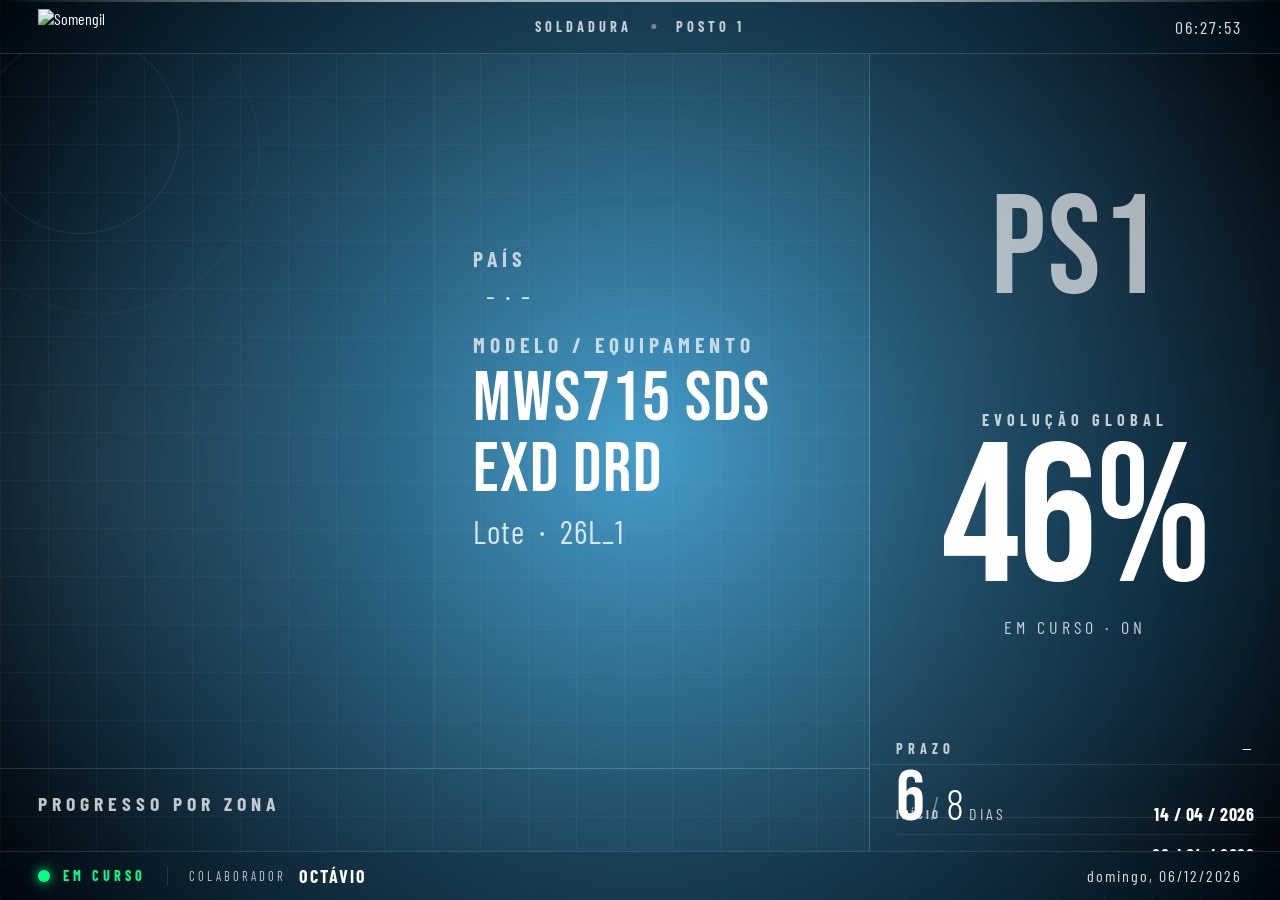
==== index.html @ e475632b "Initial commit" ====
<!DOCTYPE html>
<html lang="pt">
<head>
<meta charset="UTF-8">
<meta name="viewport" content="width=device-width, initial-scale=1.0">
<title>SOMENGIL · PS1</title>
<link href="https://fonts.googleapis.com/css2?family=Bebas+Neue&family=Barlow+Condensed:wght@300;400;600;700;900&display=swap" rel="stylesheet">
<style>
*, *::before, *::after { box-sizing: border-box; margin: 0; padding: 0; }

:root {
  --cyan:  #00d4ff;
  --green: #00ff87;
  --amber: #ffaa00;
  --red:   #ff3b3b;
  --bg:    #03060d;

  /* Alturas de referência — centralizam os números mágicos */
  --header-h: clamp(52px, 6vh, 70px);
  --footer-h: clamp(46px, 5.5vh, 60px);
  --side-pad: clamp(20px, 3vw, 48px);
}

html, body {
  width: 100%; height: 100%;
  background: radial-gradient(circle at center, rgba(81,184,234,1) 0%, rgba(0,0,0,1) 100%);
  background-attachment: fixed;
  color: #fff;
  font-family: 'Barlow Condensed', sans-serif;
  overflow-x: hidden;
  overflow-y: auto;
}

/* ══════════════════════════════════════
   LAYOUT
══════════════════════════════════════ */
.shell {
  display: grid;
  grid-template-rows: var(--header-h) 1fr var(--footer-h);
  height: 100vh;
  height: 100dvh; /* usa dvh quando disponível para evitar saltos em mobile */
  position: relative;
  min-height: 0;
}

/* ══════════════════════════════════════
   BACKGROUND TEXTURE
══════════════════════════════════════ */
.bg-grid {
  position: fixed;
  inset: 0;
  background-image:
    linear-gradient(rgba(255,255,255,0.04) 1px, transparent 1px),
    linear-gradient(90deg, rgba(255,255,255,0.04) 1px, transparent 1px);
  background-size: 48px 48px;
  pointer-events: none;
  z-index: 0;
}

.bg-glow-left {
  position: fixed;
  left: -200px; top: 20%;
  width: 600px; height: 600px;
  background: radial-gradient(circle, rgba(255,255,255,0.06) 0%, transparent 70%);
  pointer-events: none;
  z-index: 0;
}

.bg-glow-right {
  position: fixed;
  right: -100px; bottom: 10%;
  width: 500px; height: 500px;
  background: radial-gradient(circle, rgba(0,80,120,0.15) 0%, transparent 70%);
  pointer-events: none;
  z-index: 0;
}

/* ══════════════════════════════════════
   HEADER
══════════════════════════════════════ */
header {
  position: relative; z-index: 2;
  display: flex;
  align-items: center;
  justify-content: space-between;
  padding: 0 var(--side-pad);
  background: rgba(0,20,40,0.35);
  backdrop-filter: blur(12px);
  border-bottom: 1px solid rgba(255,255,255,0.15);
  min-height: 0;
}

.h-logo {
  display: flex; align-items: center; gap: 14px;
}
.h-logo img { height: clamp(26px, 4vh, 36px); width: auto; display: block; }

.h-brand {
  font-family: 'Bebas Neue', sans-serif;
  font-size: clamp(24px, 3vh, 36px);
  letter-spacing: 6px; color: #fff;
  text-shadow: 0 0 30px rgba(255,255,255,0.3);
}

.h-center {
  position: absolute; left: 50%; transform: translateX(-50%);
  display: flex; align-items: center; gap: clamp(10px, 1.5vw, 20px);
}

.h-badge {
  font-size: clamp(12px, 1.6vh, 16px); font-weight: 700; letter-spacing: 4px;
  text-transform: uppercase; color: rgba(255,255,255,0.75);
  white-space: nowrap;
}

.h-sep { width: 5px; height: 5px; border-radius: 50%; background: rgba(255,255,255,0.4); flex-shrink: 0; }

.h-op {
  font-family: 'Bebas Neue', sans-serif;
  font-size: clamp(18px, 2.6vh, 26px); letter-spacing: 3px; color: #fff;
  text-shadow: 0 0 20px rgba(255,255,255,0.5);
  white-space: nowrap;
}

.h-time {
  font-size: clamp(14px, 2vh, 20px); letter-spacing: 2px; color: rgba(255,255,255,0.85);
  white-space: nowrap;
}

.h-priority {
  position: absolute;
  top: clamp(8px, 1.4vh, 14px);
  right: clamp(10px, 1.5vw, 18px);
  z-index: 3;
  display: flex; flex-direction: column; align-items: flex-end;
  line-height: 1.05;
  padding: 4px 10px;
  border-left: 2px solid rgba(255, 255, 255, 0.5);
  border-right: 2px solid rgba(255, 255, 255, 0.5);
  background: rgba(255, 255, 255, 0.05);
}
.h-priority[hidden] { display: none !important; }
.h-priority-label {
  font-size: clamp(9px, 1.2vh, 12px);
  font-weight: 700; letter-spacing: 3px;
  text-transform: uppercase;
  color: rgba(255, 255, 255, 0.85);
  margin-bottom: 1.5em; /* Isto cria o espaço de "um parágrafo" entre os dois */
}
.h-priority-value {
  font-family: 'Bebas Neue', sans-serif;
  font-size: clamp(14px, 2.2vh, 22px);
  letter-spacing: 2px;
  color: #fff;
  text-shadow: 0 0 20px rgba(255, 255, 255, 0.4);
  white-space: nowrap;
}
.h-priority.is-empty .h-priority-value {
  color: rgba(255,255,255,0.4);
  text-shadow: none;
}

/* Variante esquerda: posicionada no canto superior esquerdo */
.h-priority-left {
  right: auto;
  left: clamp(10px, 1.5vw, 18px);
  align-items: center;
}

/* ══════════════════════════════════════
   MAIN
══════════════════════════════════════ */
main {
  position: relative; z-index: 2;
  display: grid;
  grid-template-columns: 1fr clamp(340px, 32vw, 475px);
  gap: 0;
  overflow: hidden;
  min-height: 0;
  min-width: 0;
}

/* ══════════════════════════════════════
   LEFT PANEL
   Mudança principal: em vez de 1.2fr / 1px / 0.8fr (que pode esmagar zonas),
   as zonas recebem auto (pelo conteúdo) e o hero recebe 1fr (enche o resto).
   Assim, quando a altura encolhe, é o hero que encolhe primeiro — e nunca as zonas.
══════════════════════════════════════ */
.left {
  display: grid;
  grid-template-rows: minmax(0, 1fr) 1px auto;
  border-right: 1px solid rgba(255,255,255,0.12);
  min-height: 0;
  min-width: 0;
}

.divider-h { background: rgba(255,255,255,0.1); }

/* TOP LEFT — HERO */
.hero {
  display: grid;
  grid-template-columns: 1fr 1fr;
  overflow: hidden;
  min-height: 0;
}

.hero-evolucao {
  padding: clamp(16px, 3vh, 32px) clamp(20px, 3vw, 40px);
  display: flex;
  flex-direction: column;
  justify-content: center;
  border-right: 1px solid rgba(255,255,255,0.08);
  position: relative;
  overflow: visible;
  background: rgba(0,20,50,0.2);
  min-height: 0;
  min-width: 0;
}

.hero-evolucao::before {
  content: '';
  position: absolute;
  left: -20px; top: -20px;
  width: 200px; height: 200px;
  border-radius: 50%;
  border: 1px solid rgba(255,255,255,0.08);
}
.hero-evolucao::after {
  content: '';
  position: absolute;
  left: -60px; top: -60px;
  width: 320px; height: 320px;
  border-radius: 50%;
  border: 1px solid rgba(255,255,255,0.04);
}

.ev-label {
  font-size: 16px; font-weight: 700; letter-spacing: 5px;
  text-transform: uppercase; color: rgba(255,255,255,0.75);
  margin-bottom: 8px; position: relative; z-index: 1;
}

.ev-number {
  font-family: 'Bebas Neue', sans-serif;
  font-size: clamp(120px, 15vw, 200px);
  line-height: .85;
  letter-spacing: -2px;
  position: relative; z-index: 1;
}

.ev-sub {
  font-size: 18px; letter-spacing: 4px;
  color: rgba(255,255,255,0.75);
  text-transform: uppercase;
  margin-top: 12px; position: relative; z-index: 1;
}

/* HERO RIGHT — IDENTIDADE
   Fontes reduzidas e fluidas para poupar altura vertical.
*/
.hero-id {
  padding: clamp(16px, 3vh, 32px) clamp(20px, 3vw, 40px);
  display: flex; flex-direction: column; justify-content: center;
  gap: 0;
  background: rgba(0,10,30,0.15);
  min-height: 0;
  min-width: 0;
  overflow: hidden;
}

.id-modelo-label,
.id-cliente-label {
  font-size: clamp(18px, 2.4vh, 32px);
  font-weight: 700; letter-spacing: 5px;
  text-transform: uppercase; color: rgba(255,255,255,0.7);
  margin-bottom: clamp(4px, 0.8vh, 10px);
}

.id-modelo {
  font-family: 'Bebas Neue', sans-serif;
  font-size: clamp(42px, 5.5vw, 92px);
  letter-spacing: 2px; color: #fff;
  line-height: 1;
  margin-bottom: clamp(4px, 0.8vh, 8px);
}

.posto-numero {
  position: absolute;
  top: clamp(10px, 1.5vh, 20px);
  right: clamp(12px, 1.5vw, 20px);
  z-index: 1;
  font-family: 'Bebas Neue', sans-serif;
  font-size: clamp(42px, 5.5vw, 92px);
  letter-spacing: 2px;
  color: rgba(255, 255, 255, 0.85);
  line-height: 1;
  text-shadow: 0 0 24px rgba(255, 255, 255, 0.45);
}

.id-lote {
  font-size: clamp(22px, 3.6vh, 46px);
  color: rgba(255,255,255,0.8);
  letter-spacing: 1px;
  margin-bottom: clamp(14px, 3vh, 36px);
}

.id-cliente {
  font-size: clamp(21.42px, 2.45vw, 48.96px);
  font-weight: 700;
  text-transform: uppercase; letter-spacing: 1px;
  color: #fff; line-height: 1.1;
  margin-bottom: clamp(4px, 0.8vh, 10px);
}

.id-pais {
  display: flex; align-items: center; gap: clamp(8px, 1vw, 14px);
}
.id-flag {
  font-size: clamp(32px, 5vh, 64px);
  line-height: 1;
}
.id-pais-info {
  font-size: clamp(20px, 3.2vh, 44px);
  letter-spacing: 2px;
  color: rgba(255,255,255,0.8); text-transform: uppercase;
}

/* Modo grid 2x2 quando há mais do que um país */
.id-pais.is-grid {
  display: grid;
  grid-template-columns: 1fr 1fr;
  gap: clamp(6px, 1vh, 12px) clamp(14px, 2vw, 28px);
  align-items: center;
}
.id-pais-cell {
  display: flex;
  align-items: center;
  gap: clamp(6px, 0.8vw, 10px);
  min-width: 0;
}
.id-pais-cell .id-flag {
  font-size: clamp(24px, 3.6vh, 43px);
  flex-shrink: 0;
}
.id-pais-cell .id-pais-info {
  font-size: clamp(17px, 2.4vh, 29px);
  letter-spacing: 1.5px;
  white-space: nowrap;
  overflow: hidden;
  text-overflow: ellipsis;
}

/* BOTTOM LEFT — ZONAS
   Paddings e fontes agora fluidos para garantir que cabem sempre.
*/
.zonas-panel {
  padding: clamp(14px, 2.4vh, 28px) clamp(20px, 3vw, 40px);
  display: flex; flex-direction: column; gap: 0;
  background: rgba(0,15,40,0.2);
  min-height: 0;
  min-width: 0;
}

.zonas-title {
  font-size: clamp(16px, 2.2vh, 22px);
  font-weight: 700; letter-spacing: 5px;
  text-transform: uppercase; color: rgba(255,255,255,0.75);
  margin-bottom: clamp(10px, 1.6vh, 16px);
}

.zonas-grid {
  display: grid;
  /* 4 colunas: Cuba/Envolv | Estrutura/Interior | Planeamento (-2%) | Histórico/Prox.Pri (+2%) */
  grid-template-columns: 1fr 1fr 0.92fr 1.08fr;
  grid-auto-rows: 1fr;
  gap: clamp(10px, 1.6vh, 16px) clamp(14px, 2vw, 24px);
  flex: 1;
  min-height: 0;
}

.zona-card {
  display: flex; flex-direction: column;
  gap: clamp(4px, 0.8vh, 8px);
  padding: clamp(10px, 1.6vh, 16px) clamp(12px, 1.4vw, 18px);
  border: 1px solid rgba(255,255,255,0.12);
  border-radius: 10px;
  background: rgba(255,255,255,0.07);
  backdrop-filter: blur(8px);
  position: relative;
  overflow: hidden;
  transition: border-color .3s, background .3s;
  min-width: 0;
}

.zona-card.done  { border-color: rgba(0,255,135,0.4);  background: rgba(0,255,135,0.08); }
.zona-card.going { border-color: rgba(255,255,255,0.25); background: rgba(255,255,255,0.1); }
.zona-card.empty { border-color: rgba(255,255,255,0.06); background: rgba(0,0,0,0.15); }

/* Card que ocupa 2 linhas do grid (ex: Planeamento, Testes) */
.zona-card.tall { grid-row: span 2; }

.zona-card-label {
  font-size: clamp(14px, 1.8vh, 22px);
  font-weight: 700; letter-spacing: 3px;
  text-transform: uppercase; color: rgba(255,255,255,0.75);
  white-space: nowrap;
  overflow: hidden;
  text-overflow: ellipsis;
}
.zona-card.done  .zona-card-label { color: #00ff87; }
.zona-card.going .zona-card-label { color: #fff; }
.zona-card.empty .zona-card-label { color: rgba(255,255,255,0.4); }

.zona-card-pct {
  font-family: 'Bebas Neue', sans-serif;
  font-size: clamp(38px, 6vh, 72px);
  line-height: 1; letter-spacing: 1px;
}

.zona-card-bar {
  height: clamp(6px, 1vh, 10px);
  background: rgba(255,255,255,0.12);
  border-radius: 5px; overflow: hidden;
}
.zona-card-fill { height: 100%; border-radius: 5px; }

/* Variante: card em modo lista (ex: Área Técnica → últimos lotes em soldadura) */
.zona-card.list {
  gap: clamp(2px, 0.4vh, 4px);
  justify-content: flex-start;
}
.zona-card.list .zona-card-label {
  margin-bottom: clamp(2px, 0.4vh, 4px);
}
.zona-card-list-header {
  font-size: clamp(10px, 1.2vh, 12px);
  font-weight: 700;
  letter-spacing: 2px;
  text-transform: uppercase;
  color: rgba(255,255,255,0.5);
  padding-bottom: clamp(2px, 0.4vh, 4px);
  border-bottom: 1px solid rgba(255,255,255,0.1);
}
.zona-card-list-items {
  display: flex;
  flex-direction: column;
  gap: clamp(1px, 0.3vh, 3px);
  flex: 1;
  min-height: 0;
  overflow: hidden;
}

/* Variante: items em grid (ex: Histórico em 3×4) */
.zona-card-list-items.is-grid-list {
  display: grid;
  grid-template-columns: repeat(var(--grid-cols, 3), minmax(0, 1fr));
  grid-template-rows: repeat(var(--grid-rows, 4), 1fr);
  gap: clamp(2px, 0.5vh, 6px) clamp(6px, 1vw, 14px);
  align-items: center;
}
.zona-card-list-items.is-grid-list .zona-card-list-item {
  text-align: left;
  padding: 0 2px;
}
.zona-card-list-item {
  font-family: 'Barlow Condensed', sans-serif;
  font-size: calc(clamp(23px, 1.7vh, 18px) * 1.1);
  font-weight: 600;
  color: rgba(255,255,255,0.9);
  letter-spacing: 0.5px;
  white-space: nowrap;
  overflow: hidden;
  text-overflow: ellipsis;
  line-height: 1.25;
}

/* Item destacado: corresponde ao modelo+lote actualmente em produção */
.zona-card-list-item.active {
  color: #fff;
  font-weight: 700;
  animation: list-item-glow 6s ease-in-out infinite;
}
@keyframes list-item-glow {
  0%, 100% {
    text-shadow:
      0 0 4px rgba(0, 212, 255, 0.5),
      0 0 8px rgba(0, 212, 255, 0.3);
  }
  50% {
    text-shadow:
      0 0 8px rgba(0, 212, 255, 0.95),
      0 0 18px rgba(0, 212, 255, 0.7),
      0 0 28px rgba(0, 212, 255, 0.4);
  }
}
.zona-card-list-item.dim {
  color: rgba(255,255,255,0.35);
}
.zona-card-list-empty {
  font-family: 'Barlow Condensed', sans-serif;
  font-size: clamp(12px, 1.5vh, 16px);
  color: rgba(255,255,255,0.35);
  font-style: italic;
}

/* Variante: card com um único valor centrado (ex: Próxima Prioridade) */
.zona-card.single {
  justify-content: space-between;
}
.zona-card-single-value {
  flex: 1;
  display: flex;
  align-items: center;
  justify-content: center;
  font-family: 'Bebas Neue', sans-serif;
  font-size: clamp(28px, 5vh, 56px);
  letter-spacing: 1px;
  color: #fff;
  text-shadow: 0 0 20px rgba(255, 255, 255, 0.4);
  line-height: 1;
  padding: 0 4px;
  min-height: 0;
  text-align: center;
  word-break: break-word;
}
.zona-card.single.empty .zona-card-single-value {
  color: rgba(255,255,255,0.35);
  text-shadow: none;
  font-size: clamp(20px, 3vh, 32px);
}

/* ══════════════════════════════════════
   RIGHT PANEL
══════════════════════════════════════ */
.right {
  display: flex;
  flex-direction: column;
  overflow: hidden;
  background: rgba(0,10,30,0.25);
  backdrop-filter: blur(4px);
  min-height: 0;
  min-width: 0;
}

/* GLOBO / EVOLUÇÃO */
.globe-section {
  flex: 1;
  display: flex;
  align-items: center;
  justify-content: center;
  position: relative;
  border-bottom: 1px solid rgba(255,255,255,0.1);
  overflow: hidden;
  min-height: 0;
  padding: clamp(10px, 1.5vh, 20px) 0;
}

.globe-brand {
  max-width: 100%;
  font-family: 'Bebas Neue', sans-serif;
  font-size: clamp(52px, 11vw, 150px);
  line-height: 1;
  letter-spacing: 2px;
  color: rgba(255,255,255,0.65);
  text-align: center;
  margin-bottom: 30px;
}
  

/* PRAZO */
.prazo-section {
  padding: clamp(14px, 2.2vh, 24px) clamp(18px, 2vw, 28px);
  border-bottom: 1px solid rgba(255,255,255,0.1);
  display: flex;
  flex-direction: column;
  justify-content: center;
  min-height: 0;
}

.prazo-top {
  display: flex; justify-content: space-between; align-items: flex-end;
  margin-bottom: clamp(8px, 1.2vh, 12px);
  gap: 10px;
}

.prazo-label {
  font-size: clamp(13px, 1.6vh, 16px);
  font-weight: 700; letter-spacing: 5px;
  text-transform: uppercase; color: rgba(255,255,255,0.75);
}

.prazo-folga {
  font-size: clamp(14px, 1.8vh, 18px);
  letter-spacing: 2px;
  text-transform: uppercase;
  text-align: right;
}

.prazo-numbers {
  display: flex; align-items: baseline; gap: 6px;
  margin-bottom: clamp(10px, 1.4vh, 14px);
}
.prazo-used {
  font-family: 'Bebas Neue', sans-serif;
  font-size: clamp(52px, 8vh, 80px);
  line-height: .9; letter-spacing: -1px;
}
.prazo-div { font-size: clamp(24px, 3.6vh, 36px); color: rgba(255,255,255,0.4); font-weight: 300; }
.prazo-total { font-size: clamp(32px, 4.8vh, 48px); color: #fff; font-weight: 300; letter-spacing: -1px; }
.prazo-unit { font-size: clamp(14px, 1.8vh, 18px); letter-spacing: 3px; text-transform: uppercase; color: rgba(255,255,255,0.75); align-self: flex-end; padding-bottom: clamp(6px, 1vh, 10px); }

/* Faixa "Prioridade em Curso" no fundo da secção de evolução */
.prio-curso {
  align-self: stretch;
  margin-top: auto;
  padding: clamp(6px, 1vh, 12px) clamp(10px, 1.5vw, 18px) 0;
  border-top: 1px solid rgba(255,255,255,0.1);
}
.prio-curso[hidden] { display: none; }
.prio-curso-top {
  display: flex; align-items: flex-end; justify-content: space-between;
  margin-bottom: clamp(4px, 0.6vh, 8px);
}
.prio-curso-label {
  font-size: clamp(11px, 1.5vh, 16px);
  font-weight: 700; letter-spacing: 3px;
  text-transform: uppercase;
  color: rgba(255,255,255,0.6);
}
.prio-curso-name {
  font-family: 'Bebas Neue', sans-serif;
  font-size: clamp(16px, 2.2vh, 24px);
  letter-spacing: 1px; line-height: 1.1;
  color: #fff;
}
.prio-curso-pct {
  font-family: 'Bebas Neue', sans-serif;
  font-size: clamp(30px, 4.6vh, 56px);
  line-height: .9;
  color: #00d4ff;
}
.prio-curso-pct small { font-size: .55em; }
.prio-curso-track {
  height: clamp(4px, 0.6vh, 7px);
  background: rgba(255,255,255,0.12);
  border-radius: 4px; overflow: hidden;
}
.prio-curso-bar {
  height: 100%; width: 0;
  border-radius: 4px;
  background: #00ff87;
  transition: width .6s ease;
}

.prazo-track {
  height: clamp(8px, 1.2vh, 12px);
  background: rgba(255,255,255,0.12);
  border-radius: 6px; overflow: hidden;
}
.prazo-fill-bar {
  height: 100%;
  border-radius: 6px;
  position: relative;
  overflow: hidden;
}
.prazo-fill-bar::after {
  content: '';
  position: absolute;
  top: 0; left: 0; right: 0;
  height: 50%;
  background: rgba(255,255,255,0.2);
  border-radius: 6px 6px 0 0;
}
.prazo-hours {
  display: none;
  margin-top: clamp(8px, 1.1vh, 12px);
}
.prazo-hours-track {
  height: 5px;
  overflow: hidden;
  border-radius: 4px;
  background: rgba(255,255,255,0.12);
}
.prazo-hours-bar {
  width: 0;
  height: 100%;
  border-radius: 4px;
  transition: width .6s ease;
}

/* DETALHES */
.details-section {
  padding: clamp(12px, 1.8vh, 20px) clamp(18px, 2vw, 28px);
  display: flex; flex-direction: column;
  justify-content: center;
  align-items: stretch;
  gap: 0;
  min-height: 0;
}
/* Agrupa os rows e mantém-nos coladinhos, centrados em bloco */
.details-inner {
  display: flex; flex-direction: column;
  width: 100%;
}

.detail-row {
  display: flex; justify-content: space-between; align-items: center;
  padding: clamp(6px, 1vh, 9px) 0;
  border-bottom: 1px solid rgba(255,255,255,0.08);
}
.detail-row:last-child { border-bottom: none; }

.d-k {
  font-size: clamp(11px, 1.4vh, 14px);
  font-weight: 700; letter-spacing: 3px;
  text-transform: uppercase; color: rgba(255,255,255,0.7);
}
.d-v {
  font-size: clamp(16px, 2vh, 20px);
  font-weight: 700;
  color: #fff; letter-spacing: .5px;
}

/* ══════════════════════════════════════
   FOOTER
══════════════════════════════════════ */
footer {
  position: relative; z-index: 2;
  display: flex; align-items: center; justify-content: space-between;
  padding: 0 var(--side-pad);
  background: rgba(0,20,40,0.35);
  backdrop-filter: blur(12px);
  border-top: 1px solid rgba(255,255,255,0.12);
  min-height: 0;
  gap: 10px;
}

.f-left { display: flex; align-items: center; gap: clamp(8px, 1vw, 16px); min-width: 0; }
.f-dot  { width: 12px; height: 12px; border-radius: 50%; background: var(--green); box-shadow: 0 0 12px var(--green); flex-shrink: 0; }
.f-status { font-size: clamp(12px, 1.6vh, 16px); font-weight: 700; letter-spacing: 4px; text-transform: uppercase; color: var(--green); white-space: nowrap; }
.f-op-label { font-size: clamp(11px, 1.4vh, 14px); letter-spacing: 3px; text-transform: uppercase; color: rgba(255,255,255,0.75); white-space: nowrap; }
.f-op { font-size: clamp(16px, 2vh, 22px); font-weight: 700; letter-spacing: 2px; text-transform: uppercase; color: #fff; white-space: nowrap; }

.f-right { text-align: right; flex-shrink: 0; }
.f-date  { font-size: clamp(13px, 1.8vh, 18px); letter-spacing: 2px; color: rgba(255,255,255,0.85); white-space: nowrap; }

/* ══════════════════════════════════════
   BREAK VIDEO (canto inferior esquerdo, 9:16, ciclo 36s ON / 2min OFF)
══════════════════════════════════════ */
.break-stage {
  position: fixed;
  left: 10vw;
  bottom: 0;
  height: 65vh;
  width: auto;             /* ajustado por JS quando o vídeo carrega */
  z-index: 50;
  pointer-events: none;
  /* Sem fade: aparece/desaparece de imediato (display none/block) */
  display: none;
}
.break-stage.is-visible {
  display: block;
}

.break-video {
  position: absolute;
  inset: 0;
  width: 100%;
  height: 100%;
  border-radius: 12px 12px 0 0;
  background: #000;
  object-fit: cover;
  display: block;
  opacity: 0;
  transition: opacity 1.5s ease-in-out;
}
.break-video.is-active {
  opacity: 1;
}

/* ══════════════════════════════════════
   TOP ACCENT
══════════════════════════════════════ */
.top-accent {
  position: fixed; top: 0; left: 0; right: 0; height: 2px; z-index: 100;
  background: linear-gradient(90deg, transparent, rgba(255,255,255,0.6) 30%, rgba(255,255,255,0.6) 70%, transparent);
}

/* ══════════════════════════════════════
   MEDIA QUERIES — ajuste em ecrãs baixos
   Quando a altura da viewport é pequena (típico em 13" touchscreen
   industrial), encolhemos ainda mais o hero-id e damos prioridade às zonas.
══════════════════════════════════════ */
@media (max-height: 820px) {
  .hero-id { padding-top: 14px; padding-bottom: 14px; }
  .id-lote { margin-bottom: 14px; }
  .id-cliente-label { margin-top: 0 !important; }
}

@media (max-height: 720px) {
  /* Em ecrãs muito baixos, esconde decorações laterais do globo para poupar GPU */
  .hero-evolucao::before,
  .hero-evolucao::after { display: none; }

  /* Labels de ID mais compactas */
  .id-modelo-label,
  .id-cliente-label { letter-spacing: 3px; }

  /* Centraliza o hero-id verticalmente para aproveitar espaço */
  .hero-id { gap: 0; }
}

@media (max-height: 620px) {
  /* Em alturas críticas, o hero-id passa de 2 blocos (modelo + cliente)
     para layout mais apertado e o globo fica um pouco mais pequeno. */
  .id-lote { margin-bottom: 8px; }
  .zonas-grid { gap: 8px 12px; }
  .zona-card { padding: 8px 12px; }
  .zona-card-pct { font-size: clamp(32px, 5vh, 48px); }
}

/* Ecrãs estreitos — empilha painéis (útil se a unidade rodar em portrait) */
@media (max-width: 900px) {
  html, body {
    min-width: 0;
  }

  .shell {
    width: 100%;
    max-width: 100%;
    height: auto;
    min-height: 100vh;
    overflow-x: hidden;
  }

  main {
    width: 100%;
    max-width: 100%;
    grid-template-columns: 1fr;
    grid-template-rows: 1fr auto;
  }

  .left,
  .right,
  .zonas-panel,
  .prazo-section,
  .details-section,
  .hero,
  .hero-evolucao,
  .hero-id {
    width: 100%;
    max-width: 100%;
  }

  .hero {
    grid-template-columns: 1fr;
  }

  .hero-evolucao,
  .hero-id,
  .zonas-panel,
  .prazo-section,
  .details-section {
    padding-left: clamp(12px, 3vw, 20px);
    padding-right: clamp(12px, 3vw, 20px);
  }

  .hero-evolucao {
    padding-top: clamp(14px, 2.5vh, 22px);
    padding-bottom: clamp(14px, 2.5vh, 22px);
  }

  .hero-id {
    padding-top: clamp(14px, 2.5vh, 22px);
    padding-bottom: clamp(14px, 2.5vh, 22px);
  }

  .prazo-numbers {
    flex-wrap: wrap;
    gap: 0.5rem;
  }

  .prazo-used {
    font-size: clamp(40px, 10vw, 60px);
  }

  .prazo-div,
  .prazo-total {
    font-size: clamp(22px, 6vw, 34px);
  }

  .prazo-unit {
    font-size: clamp(12px, 3.5vw, 16px);
  }

  .zona-card {
    padding: clamp(8px, 1.2vh, 12px);
  }

  .zonas-grid {
    width: 100%;
    max-width: 100%;
    grid-template-columns: repeat(2, minmax(0, 1fr));
    gap: clamp(8px, 1.2vh, 12px) clamp(10px, 2vw, 14px);
    grid-auto-rows: minmax(0, auto);
  }

  .zona-card {
    width: 100%;
    min-width: 0;
  }

  .id-modelo {
    font-size: clamp(28px, 8vw, 46px);
  }

  .posto-numero {
    font-size: clamp(28px, 8vw, 46px);
  }

  .id-cliente {
    font-size: clamp(18px, 5vw, 36px);
  }

  .id-pais-info {
    font-size: clamp(16px, 4vw, 30px);
  }

  .detail-row {
    flex-wrap: wrap;
    gap: 0.5rem;
  }

  .d-v {
    font-size: clamp(14px, 3.5vw, 18px);
  }

  .left { border-right: none; border-bottom: 1px solid rgba(255,255,255,0.12); }
  .h-center { display: none; } /* demasiado apertado */
}
</style>
</head>
<body>

<div class="top-accent"></div>
<div class="bg-grid"></div>
<div class="bg-glow-left"></div>
<div class="bg-glow-right"></div>

<div class="shell">

  <!-- HEADER -->
  <header>
    <div class="h-logo">
      <img src="https://res.cloudinary.com/djxxk3ipz/image/upload/v1776687956/somengil_logo_white_wzwrm0.png" alt="Somengil">
    </div>

    <div class="h-center">
      <span class="h-badge">Soldadura</span>
      <div class="h-sep"></div>
      <span class="h-badge">Posto 1</span>
    </div>

    <span class="h-time" id="htime">—</span>
  </header>

  <!-- MAIN -->
  <main>

    <!-- LEFT -->
    <div class="left">

      <!-- HERO -->
      <div class="hero">
        <div class="hero-evolucao" style="align-items:center;justify-content:center;padding:0;overflow:visible;position:relative;" id="globeContainer">
          <!-- Three.js globe renders here -->
        </div>

        <div class="hero-id">
          <div class="id-modelo-label">País</div>
          <div class="id-pais">
            <span class="id-flag"></span>
            <span class="id-pais-info">- · -</span>
          </div>

          <div class="id-cliente-label" style="margin-top:clamp(10px,2vh,20px);">Modelo / Equipamento</div>
          <div class="id-modelo">MWS715 SDS EXD DRD</div>
          <div class="id-lote">Lote &nbsp;·&nbsp; 26L_1</div>
        </div>
      </div>

      <div class="divider-h"></div>

      <!-- ZONAS -->
      <div class="zonas-panel">
        <div class="zonas-title">Progresso por Zona</div>
        <div class="zonas-grid" id="zonasGrid"></div>
      </div>

    </div>

    <!-- RIGHT -->
    <div class="right">

      <!-- EVOLUÇÃO -->
      <div class="globe-section" style="flex-direction:column;gap:clamp(6px,1vh,10px);position:relative;">
        <!--<span class="posto-numero">1</span>-->
        <div class="globe-brand">PS1</div>
        <div class="h-priority h-priority-left" id="prioridadeAtiva" hidden>
          <span class="h-priority-label">Prioridade Ativa</span>
          <span class="h-priority-value" id="prioridadeAtivaValue">—</span>
        </div>
        <div style="margin-top:50px;font-size:clamp(14px,1.8vh,20px);font-weight:700;letter-spacing:5px;text-transform:uppercase;color:rgba(255,255,255,0.75);">Evolução Global</div>
        <div id="evNum" style="font-family:'Bebas Neue',sans-serif;font-size:clamp(140px,22vh,340px);line-height:.85;letter-spacing:-2px;">46%</div>
        <div id="statusLabel" style="font-size:clamp(15px,2vh,22px);letter-spacing:4px;color:rgba(255,255,255,0.75);text-transform:uppercase;">Em Curso · ON</div>
        <div class="prio-curso" id="prioCurso" hidden>
          <div class="prio-curso-top">
            <div>
              <div class="prio-curso-label">Prioridade em Curso</div>
              <div class="prio-curso-name" id="prioCursoName">—</div>
            </div>
            <div class="prio-curso-pct"><span id="prioCursoPct">0</span><small>%</small></div>
          </div>
          <div class="prio-curso-track">
            <div class="prio-curso-bar" id="prioCursoBar"></div>
          </div>
        </div>
      </div>

      <!-- PRAZO -->
      <div class="prazo-section">
        <div class="prazo-top">
          <span class="prazo-label">Prazo</span>
          <span class="prazo-folga" id="folgaSpan">—</span>
        </div>
        <div class="prazo-numbers">
          <div class="prazo-used" id="prazoUsed">6</div>
          <div class="prazo-div">/</div>
          <div class="prazo-total">8</div>
          <div class="prazo-unit">dias</div>
        </div>
        <div class="prazo-track">
          <div class="prazo-fill-bar" id="prazoBar"></div>
        </div>
        <div class="prazo-hours" id="prazoHours" hidden>
          <div class="prazo-hours-track">
            <div class="prazo-hours-bar" id="prazoHoursBar" role="progressbar" aria-label="Horas úteis decorridas"></div>
          </div>
        </div>
      </div>

      <!-- DETALHES -->
      <div class="details-section">
        <div class="details-inner">
          <div class="detail-row">
            <span class="d-k">Início</span>
            <span class="d-v">14 / 04 / 2026</span>
          </div>
          <div class="detail-row">
            <span class="d-k">Previsto</span>
            <span class="d-v">22 / 04 / 2026</span>
          </div>
        </div>
      </div>

    </div>

  </main>

  <!-- FOOTER -->
  <footer>
    <div class="f-left">
      <div class="f-dot"></div>
      <span class="f-status">Em Curso</span>
      <span class="f-op-divider" style="width:1px;height:20px;background:rgba(255,255,255,0.1);margin:0 8px;flex-shrink:0;"></span>
      <span class="f-op-label">Colaborador</span>
      <span class="f-op">OCTÁVIO</span>
    </div>
    <div class="f-right">
      <div class="f-date" id="fdate">—</div>
    </div>
  </footer>

</div>

<!-- Vídeo de pausa: aparece a cada ~2.5min (visível enquanto a playlist toca + 2min oculto), canto inf. esquerdo.
     Dois elementos empilhados para suportar crossfade entre vídeos da playlist. -->
<div id="breakVideoStage" class="break-stage">
  <video id="breakVideoA" class="break-video break-video-a is-active" preload="auto" playsinline></video>
  <video id="breakVideoB" class="break-video break-video-b" preload="auto" playsinline></video>
</div>

<script src="https://cdnjs.cloudflare.com/ajax/libs/three.js/r128/three.min.js"></script>
<script>
const SHEET_CONFIG_DEFAULT = {
  id: '1GQUB52a2gKR429bjqJrNkbP5rjR7Z_4v85z9M7_Cr8Y',
  tab: 'PM1',
  keyHeader: null,
  keyValue: null,
  targetHeader: 'EVOLUÇÃO',
  targetColumn: 'Y',
};

// Cache system to avoid multiple fetches
let sheetCache = {};
let sheetCachePromises = {};

function getCacheKey(config) {
  const cfg = Object.assign({}, SHEET_CONFIG_DEFAULT, config);
  return `${cfg.id}|${cfg.tab}`;
}

function getSheetEndpoint(config) {
  const sheetId = encodeURIComponent(config.id);
  const sheetTab = encodeURIComponent(config.tab);
  // Com `range` (ex: 'L22:M26') pede só esse bloco de células, sem linha de cabeçalho.
  if (config.range) {
    return `https://docs.google.com/spreadsheets/d/${sheetId}/gviz/tq?tqx=out:json&sheet=${sheetTab}&range=${encodeURIComponent(config.range)}&headers=0`;
  }
  return `https://docs.google.com/spreadsheets/d/${sheetId}/gviz/tq?tqx=out:json&sheet=${sheetTab}&headers=1`;
}

function parseGvizResponse(text) {
  const match = text.match(/google\.visualization\.Query\.setResponse\((.*)\);?$/s);
  if (!match) {
    throw new Error('Invalid Google Sheets response format');
  }
  return JSON.parse(match[1]);
}

function normalizeString(value) {
  return String(value || '').trim().normalize('NFC').toLowerCase();
}

function columnLetterToIndex(letter) {
  if (!letter) return -1;
  const normalized = String(letter).trim().toUpperCase();
  let index = 0;
  for (let i = 0; i < normalized.length; i += 1) {
    const charCode = normalized.charCodeAt(i);
    if (charCode < 65 || charCode > 90) {
      return -1;
    }
    index = index * 26 + (charCode - 65 + 1);
  }
  return index - 1;
}

function findSheetCell(table, headerLabel, fallbackColumn) {
  if (!table || !Array.isArray(table.cols)) {
    return -1;
  }

  // Prioritize column letter if provided
  if (fallbackColumn) {
    const fallbackIndex = columnLetterToIndex(fallbackColumn);
    if (fallbackIndex >= 0 && fallbackIndex < table.cols.length) {
      return fallbackIndex;
    }
  }

  // Fall back to header matching
  if (headerLabel) {
    const label = normalizeString(headerLabel);
    return table.cols.findIndex(col => normalizeString(col.label || col.id || '') === label);
  }

  return -1;
}

function getValueFromRow(row, index) {
  if (!row || !Array.isArray(row.c) || index < 0) {
    return null;
  }
  const cell = row.c[index];
  if (!cell) {
    return null;
  }
  return cell.v != null ? cell.v : (cell.f != null ? cell.f : null);
}

function findRowByKey(table, keyHeader, keyValue) {
  if (!Array.isArray(table.rows) || table.rows.length === 0) {
    return null;
  }
  if (keyHeader && keyValue) {
    const keyIndex = findSheetCell(table, keyHeader);
    if (keyIndex >= 0) {
      const found = table.rows.find(row => {
        const cellValue = getValueFromRow(row, keyIndex);
        return normalizeString(cellValue) === normalizeString(keyValue);
      });
      if (found) {
        return found;
      }
    }
  }
  return table.rows[0] || null;
}

function parseSheetPercentage(value) {
  if (value == null) {
    return null;
  }

  if (typeof value === 'number') {
    const pct = Math.abs(value) <= 1 ? value * 100 : value;
    return Math.round(pct);
  }

  const str = String(value).trim();
  const percentMatch = str.match(/^(-?\d+(?:[\.,]\d+)?)\s*%$/);
  if (percentMatch) {
    return Math.round(Number(percentMatch[1].replace(',', '.')));
  }

  const numericMatch = str.replace(/\s+/g, '').replace(',', '.').match(/(-?\d+(?:\.\d+)?)/);
  if (!numericMatch) {
    return null;
  }
  const numeric = Number(numericMatch[1]);
  const pct = numeric <= 1 ? numeric * 100 : numeric;
  return Math.round(pct);
}

function parseSheetDate(value) {
  if (value == null) {
    return null;
  }

  // Handle Google Sheets date format like "Date(2026,3,14)"
  const dateMatch = String(value).match(/Date\((\d+),(\d+),(\d+)\)/);
  if (dateMatch) {
    const year = parseInt(dateMatch[1]);
    const month = parseInt(dateMatch[2]); // 0-based in JS Date
    const day = parseInt(dateMatch[3]);
    const date = new Date(year, month, day);
    return date;
  }

  // Try to parse as regular date string
  const date = new Date(String(value));
  if (!isNaN(date.getTime())) {
    return date;
  }

  return null;
}

function formatSheetDate(value) {
  const date = parseSheetDate(value);
  if (!date) {
    return String(value);
  }
  return date.toLocaleDateString('pt-PT', { day: '2-digit', month: '2-digit', year: 'numeric' });
}

function getDaysDiff(dateValue1, dateValue2) {
  const date1 = parseSheetDate(dateValue1);
  const date2 = parseSheetDate(dateValue2);
  
  if (!date1 || !date2) {
    return null;
  }

  // Reset time to midnight for accurate day difference
  date1.setHours(0, 0, 0, 0);
  date2.setHours(0, 0, 0, 0);

  return Math.floor((date2 - date1) / (1000 * 60 * 60 * 24));
}

async function fetchSheetTable(config) {
  const endpoint = getSheetEndpoint(config);
  const response = await fetch(endpoint, { cache: 'no-cache' });
  if (!response.ok) {
    throw new Error(`Sheet fetch failed: ${response.status} ${response.statusText}`);
  }
  const text = await response.text();
  const json = parseGvizResponse(text);
  if (!json || !json.table) {
    throw new Error('Sheet response did not contain table data');
  }
  return json.table;
}

function buildRowLookup(table, row) {
  const valuesByHeader = {};
  const valuesByColumn = {};

  if (!row || !Array.isArray(table.cols)) {
    return { valuesByHeader, valuesByColumn };
  }

  table.cols.forEach((col, index) => {
    const value = getValueFromRow(row, index);
    valuesByColumn[index] = value;

    const normalizedLabel = normalizeString(col.label || col.id || `col${index}`);
    valuesByHeader[normalizedLabel] = value;
  });

  return { valuesByHeader, valuesByColumn };
}

async function loadSheetDataCached(config = {}, options = {}) {
  const cfg = Object.assign({}, SHEET_CONFIG_DEFAULT, config);
  const cacheKey = getCacheKey(cfg);
  const forceReload = options.forceReload === true;

  if (!forceReload && sheetCache[cacheKey]) {
    return sheetCache[cacheKey];
  }

  if (!forceReload && sheetCachePromises[cacheKey]) {
    return await sheetCachePromises[cacheKey];
  }

  const promise = (async () => {
    const table = await fetchSheetTable(cfg);
    const row = findRowByKey(table, cfg.keyHeader, cfg.keyValue);
    if (!row) {
      throw new Error('No data row found in sheet');
    }

    const lookup = buildRowLookup(table, row);
    const result = { table, row, valuesByHeader: lookup.valuesByHeader, valuesByColumn: lookup.valuesByColumn };

    sheetCache[cacheKey] = result;
    delete sheetCachePromises[cacheKey];
    return result;
  })();

  sheetCachePromises[cacheKey] = promise;
  try {
    return await promise;
  } catch (error) {
    delete sheetCachePromises[cacheKey];
    throw error;
  }
}

async function loadSheetRow(config = {}) {
  const cached = await loadSheetDataCached(config);
  return cached;
}

function getSheetRowValue(rowData, targetHeader, targetColumn) {
  if (!rowData) {
    return null;
  }

  if (targetHeader) {
    const normalizedHeader = normalizeString(targetHeader);
    if (Object.prototype.hasOwnProperty.call(rowData.valuesByHeader, normalizedHeader)) {
      return rowData.valuesByHeader[normalizedHeader];
    }
  }

  if (targetColumn) {
    const index = columnLetterToIndex(targetColumn);
    if (index >= 0) {
      return rowData.valuesByColumn[index];
    }
  }

  return null;
}

async function loadSheetValue(config = {}) {
  const cfg = Object.assign({}, SHEET_CONFIG_DEFAULT, config);
  const cached = await loadSheetDataCached(cfg);

  return getSheetRowValue(cached, cfg.targetHeader, cfg.targetColumn);
}

function rowValuesSnapshot(rowData) {
  if (!rowData || !rowData.valuesByHeader) {
    return '';
  }
  const entries = Object.entries(rowData.valuesByHeader).sort(([a], [b]) => a.localeCompare(b));
  return JSON.stringify(entries);
}

// Watcher genérico de um separador inteiro: re-fetcha periodicamente e chama
// onChange sempre que o conteúdo da tabela mudar (snapshot por hash das células).
function watchSheetTab(config = {}, onChange, intervalMs = 20000) {
  const cfg = Object.assign({}, SHEET_CONFIG_DEFAULT, config);
  let lastSnapshot = null;
  let stopped = false;

  function tableSnapshot(table) {
    if (!table || !Array.isArray(table.rows)) return '';
    // Concatena valores brutos de todas as linhas/colunas
    const parts = [];
    for (let i = 0; i < table.rows.length; i += 1) {
      const row = table.rows[i];
      if (!row || !Array.isArray(row.c)) { parts.push(''); continue; }
      for (let j = 0; j < row.c.length; j += 1) {
        const cell = row.c[j];
        parts.push(cell ? (cell.v != null ? String(cell.v) : (cell.f != null ? String(cell.f) : '')) : '');
      }
      parts.push('|');
    }
    return parts.join(',');
  }

  async function check() {
    if (stopped) return;
    try {
      const table = await fetchSheetTable(cfg);
      const snapshot = tableSnapshot(table);
      if (snapshot !== lastSnapshot) {
        lastSnapshot = snapshot;
        onChange();
      }
    } catch (error) {
      console.warn(`Sheet watch error (${cfg.tab}):`, error);
    }
  }

  check();
  const intervalId = setInterval(check, intervalMs);
  return () => {
    stopped = true;
    clearInterval(intervalId);
  };
}

function watchSheetRow(config = {}, onChange, intervalMs = 20000) {
  let lastSnapshot = null;
  let stopped = false;

  async function check() {
    if (stopped) return;
    try {
      const cached = await loadSheetDataCached(config, { forceReload: true });
      const snapshot = rowValuesSnapshot(cached);
      if (snapshot !== lastSnapshot) {
        lastSnapshot = snapshot;
        onChange(cached);
      }
    } catch (error) {
      console.warn('Sheet watch error:', error);
    }
  }

  check();
  const intervalId = setInterval(check, intervalMs);
  return () => {
    stopped = true;
    clearInterval(intervalId);
  };
}

/**
 * Calcula dias úteis (segunda a sexta) entre duas datas em Portugal
 * @param {Date|String|Number} startDate - Data inicial
 * @param {Date|String|Number} endDate - Data final
 * @param {Boolean} includeStartDay - Se inclui o primeiro dia (padrão: true)
 * @param {Number} year - Ano para determinar feriados (padrão: ano da startDate)
 * @returns {Number} Número de dias úteis
 */
function getWorkDaysCount(startDate, endDate, includeStartDay = true, year = null) {
  const start = parseSheetDate(startDate);
  const end = parseSheetDate(endDate);
  
  if (!start || !end) {
    return null;
  }

  // Feriados nacionais em Portugal (formato: MM-DD)
  const ptHolidays = [
    '01-01', // Ano Novo
    '04-25', // Dia da Liberdade
    '05-01', // Dia do Trabalho
    '06-10', // Dia de Portugal
    '08-15', // Assunção
    '10-05', // Proclamação da República
    '11-01', // Dia de Todos os Santos
    '12-01', // Restauração da Independência
    '12-25', // Natal
  ];

  // Feriados móveis para 2026
  const mobileHolidays2026 = [
    '02-17', // Terça de Carnaval
    '04-17', // Sexta-feira Santa
  ];

  const year4Start = start.getFullYear();
  if (year === year4Start) {
    ptHolidays.push(...mobileHolidays2026);
  }

  const isHoliday = (date) => {
    const monthDay = String(date.getMonth() + 1).padStart(2, '0') + '-' + String(date.getDate()).padStart(2, '0');
    return ptHolidays.includes(monthDay);
  };

  const isWorkDay = (date) => {
    const dayOfWeek = date.getDay();
    // 0 = domingo, 1 = segunda, ..., 5 = sexta, 6 = sábado
    return dayOfWeek >= 1 && dayOfWeek <= 5 && !isHoliday(date);
  };

  let count = 0;
  const current = new Date(start);
  current.setHours(0, 0, 0, 0);
  end.setHours(0, 0, 0, 0);

  // Ajestar se não inclui o dia de início
  if (!includeStartDay) {
    current.setDate(current.getDate() + 1);
  }

  while (current <= end) {
    if (isWorkDay(current)) {
      count++;
    }
    current.setDate(current.getDate() + 1);
  }

  return count;
}

function parseSheetTime(value) {
  if (value == null || String(value).trim() === '') {
    return null;
  }

  if (typeof value === 'number' && Number.isFinite(value)) {
    return value >= 0 && value < 1 ? value * 24 * 60 : null;
  }

  const text = String(value).trim();
  const dateMatch = text.match(/^Date\(\d+,\d+,\d+(?:,(\d+),(\d+),(\d+))?\)$/);
  const timeMatch = text.match(/(?:^|T)(\d{1,2}):(\d{2})(?::(\d{2}))?/);
  let hours;
  let minutes;
  let seconds;

  if (dateMatch) {
    hours = Number(dateMatch[1] || 0);
    minutes = Number(dateMatch[2] || 0);
    seconds = Number(dateMatch[3] || 0);
  } else if (timeMatch) {
    hours = Number(timeMatch[1]);
    minutes = Number(timeMatch[2]);
    seconds = Number(timeMatch[3] || 0);
  } else {
    return null;
  }

  if (hours > 23 || minutes > 59 || seconds > 59) {
    return null;
  }
  return hours * 60 + minutes + seconds / 60;
}

function getShiftHoursBetween(startMinutes, endMinutes) {
  const workPeriods = [[8 * 60, 12 * 60], [13 * 60, 17 * 60]];
  return workPeriods.reduce((total, [periodStart, periodEnd]) => {
    return total + Math.max(0, Math.min(endMinutes, periodEnd) - Math.max(startMinutes, periodStart));
  }, 0) / 60;
}

function getDeadlineHours(startDate, dueDate, startTime, now = new Date()) {
  const start = parseSheetDate(startDate);
  const due = parseSheetDate(dueDate);
  const startMinutes = parseSheetTime(startTime);
  if (!start || !due || startMinutes == null) {
    return null;
  }

  start.setHours(0, 0, 0, 0);
  due.setHours(0, 0, 0, 0);
  if (due < start) {
    return { elapsed: 0, total: 0 };
  }

  const currentTime = new Date(now);
  const today = new Date(currentTime);
  today.setHours(0, 0, 0, 0);
  const nowMinutes = currentTime.getHours() * 60 + currentTime.getMinutes() + currentTime.getSeconds() / 60;
  let elapsed = 0;
  let total = 0;

  for (const day = new Date(start); day <= due; day.setDate(day.getDate() + 1)) {
    if (getWorkDaysCount(day, day, true, start.getFullYear()) !== 1) {
      continue;
    }

    const isStartDay = day.getTime() === start.getTime();
    total += getShiftHoursBetween(isStartDay ? startMinutes : 0, 17 * 60);

    if (day < today) {
      elapsed += getShiftHoursBetween(isStartDay ? startMinutes : 0, 17 * 60);
    } else if (day.getTime() === today.getTime()) {
      elapsed += getShiftHoursBetween(isStartDay ? startMinutes : 0, nowMinutes);
    }
  }

  return { elapsed: Math.min(elapsed, total), total };
}

function formatWorkHours(hours) {
  return (Math.round(hours * 10) / 10).toLocaleString('pt-PT', { maximumFractionDigits: 1 });
}

/**
 * Retorna informações de prazo com dias úteis
 * @param {Date|String|Number} startDate - Data de início
 * @param {Date|String|Number} dueDate - Data prevista
 * @param {Date|String|Number} todayDate - Data atual (padrão: hoje)
 * @returns {Object} { totalWorkDays, remainingWorkDays, percentage }
 */
function getDeadlineInfo(startDate, dueDate, todayDate = new Date()) {
  const start = parseSheetDate(startDate);
  const due = parseSheetDate(dueDate);
  const today = parseSheetDate(todayDate);
  
  if (!start || !due || !today) {
    return null;
  }

  const totalWorkDays = getWorkDaysCount(start, due, true, start.getFullYear());
  const remainingWorkDays = getWorkDaysCount(today, due, false, today.getFullYear());
  
  return {
    totalWorkDays,
    remainingWorkDays,
    daysElapsed: totalWorkDays - remainingWorkDays,
    percentage: totalWorkDays > 0 ? Math.round(((totalWorkDays - remainingWorkDays) / totalWorkDays) * 100) : 0
  };
}

/**
 * Retorna o emoji da bandeira baseado no nome do país
 * @param {String} countryName - Nome do país
 * @returns {String} Emoji da bandeira ou 🇺🇳 se não encontrado
 */
function getCountryFlag(countryName) {
  if (!countryName || typeof countryName !== 'string') {
    return '🇺🇳'; // United Nations flag as fallback
  }

  const country = countryName.trim().toLowerCase();

  // Mapeamento de países para códigos ISO de 2 letras
  const countryMap = {
    'portugal': 'PT',
    'portuguesa': 'PT',
    'espanha': 'ES',
    'spain': 'ES',
    'frança': 'FR',
    'france': 'FR',
    'itália': 'IT',
    'italy': 'IT',
    'alemanha': 'DE',
    'germany': 'DE',
    'reino unido': 'GB',
    'united kingdom': 'GB',
    'uk': 'GB',
    'estados unidos': 'US',
    'united states': 'US',
    'usa': 'US',
    'brasil': 'BR',
    'brazil': 'BR',
    'méxico': 'MX',
    'mexico': 'MX',
    'peru': 'PE',
    'perú': 'PE',
    'chile': 'CL',
    'colômbia': 'CO',
    'colombia': 'CO',
    'argentina': 'AR',
    'equador': 'EC',
    'ecuador': 'EC',
    'uruguai': 'UY',
    'uruguay': 'UY',
    'paraguai': 'PY',
    'paraguay': 'PY',
    'venezuela': 'VE',
    'bolívia': 'BO',
    'bolivia': 'BO',
    'panamá': 'PA',
    'panama': 'PA',
    'costa rica': 'CR',
    'costa-rica': 'CR',
    'nicarágua': 'NI',
    'nicaragua': 'NI',
    'honduras': 'HN',
    'el salvador': 'SV',
    'elsalvador': 'SV',
    'guatemala': 'GT',
    'belize': 'BZ',
    'andorra': 'AD',
    'angola': 'AO',
    'moçambique': 'MZ',
    'mozambique': 'MZ',
    'cabo verde': 'CV',
    'caboverde': 'CV',
    'guiné-bissau': 'GW',
    'guine-bissau': 'GW',
    'são tomé e príncipe': 'ST',
    'sao tome e principe': 'ST',
    'timor-leste': 'TL',
    'timor leste': 'TL',
    'macau': 'MO',
    'macao': 'MO',
    // Resto da Europa
    'suiça': 'CH',
    'suíça': 'CH',
    'suica': 'CH',
    'switzerland': 'CH',
    'áustria': 'AT',
    'austria': 'AT',
    'bélgica': 'BE',
    'belgica': 'BE',
    'belgium': 'BE',
    'holanda': 'NL',
    'países baixos': 'NL',
    'paises baixos': 'NL',
    'netherlands': 'NL',
    'luxemburgo': 'LU',
    'luxembourg': 'LU',
    'irlanda': 'IE',
    'ireland': 'IE',
    'noruega': 'NO',
    'norway': 'NO',
    'suécia': 'SE',
    'suecia': 'SE',
    'sweden': 'SE',
    'finlândia': 'FI',
    'finlandia': 'FI',
    'finland': 'FI',
    'dinamarca': 'DK',
    'denmark': 'DK',
    'islândia': 'IS',
    'islandia': 'IS',
    'iceland': 'IS',
    'polónia': 'PL',
    'polonia': 'PL',
    'poland': 'PL',
    'república checa': 'CZ',
    'republica checa': 'CZ',
    'czech republic': 'CZ',
    'czechia': 'CZ',
    'eslováquia': 'SK',
    'eslovaquia': 'SK',
    'slovakia': 'SK',
    'hungria': 'HU',
    'hungary': 'HU',
    'roménia': 'RO',
    'romenia': 'RO',
    'romania': 'RO',
    'bulgária': 'BG',
    'bulgaria': 'BG',
    'grécia': 'GR',
    'grecia': 'GR',
    'greece': 'GR',
    'ucrânia': 'UA',
    'ucrania': 'UA',
    'ukraine': 'UA',
    'turquia': 'TR',
    'turkey': 'TR',
    // Médio Oriente
    'israel': 'IL',
    'arábia saudita': 'SA',
    'arabia saudita': 'SA',
    'saudi arabia': 'SA',
    'emirados árabes unidos': 'AE',
    'emirados arabes unidos': 'AE',
    'uae': 'AE',
    'qatar': 'QA',
    'catar': 'QA',
    'kuwait': 'KW',
    'líbano': 'LB',
    'libano': 'LB',
    'lebanon': 'LB',
    'jordânia': 'JO',
    'jordania': 'JO',
    'jordan': 'JO',
    // Ásia
    'china': 'CN',
    'japão': 'JP',
    'japao': 'JP',
    'japan': 'JP',
    'coreia do sul': 'KR',
    'south korea': 'KR',
    'india': 'IN',
    'índia': 'IN',
    'indonésia': 'ID',
    'indonesia': 'ID',
    'tailândia': 'TH',
    'tailandia': 'TH',
    'thailand': 'TH',
    'vietname': 'VN',
    'vietnam': 'VN',
    'filipinas': 'PH',
    'philippines': 'PH',
    'malásia': 'MY',
    'malasia': 'MY',
    'malaysia': 'MY',
    'singapura': 'SG',
    'singapore': 'SG',
    // Norte de África
    'marrocos': 'MA',
    'morocco': 'MA',
    'argélia': 'DZ',
    'argelia': 'DZ',
    'algeria': 'DZ',
    'tunísia': 'TN',
    'tunisia': 'TN',
    'egito': 'EG',
    'egipto': 'EG',
    'egypt': 'EG',
    // África subsaariana
    'áfrica do sul': 'ZA',
    'africa do sul': 'ZA',
    'south africa': 'ZA',
    'nigéria': 'NG',
    'nigeria': 'NG',
    'quénia': 'KE',
    'quenia': 'KE',
    'kenya': 'KE',
    // América do Norte
    'canadá': 'CA',
    'canada': 'CA',
    // Oceania
    'austrália': 'AU',
    'australia': 'AU',
    'nova zelândia': 'NZ',
    'nova zelandia': 'NZ',
    'new zealand': 'NZ'
  };

  const countryCode = countryMap[country];
  if (!countryCode) {
    return '🇺🇳'; // Fallback
  }

  // Converter código ISO para emoji de bandeira
  // A = 127462 (🇦), B = 127463 (🇧), etc.
  const flag = countryCode
    .toUpperCase()
    .split('')
    .map(char => String.fromCodePoint(127462 + char.charCodeAt(0) - 65))
    .join('');

  return flag;
}

/**
 * Retorna as coordenadas geográficas (latitude, longitude) de um país
 * @param {String} countryName - Nome do país
 * @returns {Object} {lat, lon} ou coordenadas de Portugal como fallback
 */
function getCountryCoordinates(countryName) {
  if (!countryName || typeof countryName !== 'string') {
    return { lat: 38.7, lon: -9.1 }; // Portugal como fallback
  }

  const country = countryName.trim().toLowerCase();

  // Mapeamento de países para coordenadas [latitude, longitude]
  const coordinatesMap = {
    'portugal': { lat: 38.7, lon: -9.1 },
    'portuguesa': { lat: 38.7, lon: -9.1 },
    'espanha': { lat: 40.4, lon: -3.7 },
    'spain': { lat: 40.4, lon: -3.7 },
    'frança': { lat: 48.9, lon: 2.4 },
    'france': { lat: 48.9, lon: 2.4 },
    'itália': { lat: 41.9, lon: 12.5 },
    'italy': { lat: 41.9, lon: 12.5 },
    'alemanha': { lat: 52.5, lon: 13.4 },
    'germany': { lat: 52.5, lon: 13.4 },
    'reino unido': { lat: 51.5, lon: -0.1 },
    'united kingdom': { lat: 51.5, lon: -0.1 },
    'uk': { lat: 51.5, lon: -0.1 },
    'estados unidos': { lat: 38.9, lon: -77.0 },
    'united states': { lat: 38.9, lon: -77.0 },
    'usa': { lat: 38.9, lon: -77.0 },
    'brasil': { lat: -15.8, lon: -47.9 },
    'brazil': { lat: -15.8, lon: -47.9 },
    'méxico': { lat: 19.4, lon: -99.1 },
    'mexico': { lat: 19.4, lon: -99.1 },
    'peru': { lat: -9.2, lon: -75.0 },
    'perú': { lat: -9.2, lon: -75.0 },
    'chile': { lat: -33.4, lon: -70.7 },
    'colômbia': { lat: 4.7, lon: -74.1 },
    'colombia': { lat: 4.7, lon: -74.1 },
    'argentina': { lat: -34.6, lon: -58.4 },
    'equador': { lat: -0.2, lon: -78.5 },
    'ecuador': { lat: -0.2, lon: -78.5 },
    'uruguai': { lat: -34.9, lon: -56.2 },
    'uruguay': { lat: -34.9, lon: -56.2 },
    'paraguai': { lat: -25.3, lon: -57.6 },
    'paraguay': { lat: -25.3, lon: -57.6 },
    'venezuela': { lat: 10.5, lon: -66.9 },
    'bolívia': { lat: -16.5, lon: -68.1 },
    'bolivia': { lat: -16.5, lon: -68.1 },
    'panamá': { lat: 8.98, lon: -79.5 },
    'panama': { lat: 8.98, lon: -79.5 },
    'costa rica': { lat: 9.93, lon: -84.1 },
    'costa-rica': { lat: 9.93, lon: -84.1 },
    'nicarágua': { lat: 12.1, lon: -86.3 },
    'nicaragua': { lat: 12.1, lon: -86.3 },
    'honduras': { lat: 14.1, lon: -87.2 },
    'el salvador': { lat: 13.7, lon: -89.2 },
    'elsalvador': { lat: 13.7, lon: -89.2 },
    'guatemala': { lat: 14.6, lon: -90.5 },
    'belize': { lat: 17.3, lon: -88.8 },
    'andorra': { lat: 42.5, lon: 1.5 },
    'angola': { lat: -8.8, lon: 13.2 },
    'moçambique': { lat: -25.9, lon: 32.6 },
    'mozambique': { lat: -25.9, lon: 32.6 },
    'cabo verde': { lat: 14.9, lon: -23.5 },
    'caboverde': { lat: 14.9, lon: -23.5 },
    'guiné-bissau': { lat: 11.9, lon: -15.6 },
    'guine-bissau': { lat: 11.9, lon: -15.6 },
    'são tomé e príncipe': { lat: 0.3, lon: 6.7 },
    'sao tome e principe': { lat: 0.3, lon: 6.7 },
    'timor-leste': { lat: -8.6, lon: 125.6 },
    'timor leste': { lat: -8.6, lon: 125.6 },
    'macau': { lat: 22.2, lon: 113.5 },
    'macao': { lat: 22.2, lon: 113.5 },
    // Resto da Europa
    'suiça': { lat: 46.95, lon: 7.45 },
    'suíça': { lat: 46.95, lon: 7.45 },
    'suica': { lat: 46.95, lon: 7.45 },
    'switzerland': { lat: 46.95, lon: 7.45 },
    'áustria': { lat: 48.2, lon: 16.4 },
    'austria': { lat: 48.2, lon: 16.4 },
    'bélgica': { lat: 50.85, lon: 4.35 },
    'belgica': { lat: 50.85, lon: 4.35 },
    'belgium': { lat: 50.85, lon: 4.35 },
    'holanda': { lat: 52.37, lon: 4.9 },
    'países baixos': { lat: 52.37, lon: 4.9 },
    'paises baixos': { lat: 52.37, lon: 4.9 },
    'netherlands': { lat: 52.37, lon: 4.9 },
    'luxemburgo': { lat: 49.6, lon: 6.13 },
    'luxembourg': { lat: 49.6, lon: 6.13 },
    'irlanda': { lat: 53.35, lon: -6.26 },
    'ireland': { lat: 53.35, lon: -6.26 },
    'noruega': { lat: 59.91, lon: 10.75 },
    'norway': { lat: 59.91, lon: 10.75 },
    'suécia': { lat: 59.33, lon: 18.07 },
    'suecia': { lat: 59.33, lon: 18.07 },
    'sweden': { lat: 59.33, lon: 18.07 },
    'finlândia': { lat: 60.17, lon: 24.94 },
    'finlandia': { lat: 60.17, lon: 24.94 },
    'finland': { lat: 60.17, lon: 24.94 },
    'dinamarca': { lat: 55.68, lon: 12.57 },
    'denmark': { lat: 55.68, lon: 12.57 },
    'islândia': { lat: 64.13, lon: -21.82 },
    'islandia': { lat: 64.13, lon: -21.82 },
    'iceland': { lat: 64.13, lon: -21.82 },
    'polónia': { lat: 52.23, lon: 21.01 },
    'polonia': { lat: 52.23, lon: 21.01 },
    'poland': { lat: 52.23, lon: 21.01 },
    'república checa': { lat: 50.08, lon: 14.44 },
    'republica checa': { lat: 50.08, lon: 14.44 },
    'czech republic': { lat: 50.08, lon: 14.44 },
    'czechia': { lat: 50.08, lon: 14.44 },
    'eslováquia': { lat: 48.15, lon: 17.11 },
    'eslovaquia': { lat: 48.15, lon: 17.11 },
    'slovakia': { lat: 48.15, lon: 17.11 },
    'hungria': { lat: 47.5, lon: 19.04 },
    'hungary': { lat: 47.5, lon: 19.04 },
    'roménia': { lat: 44.43, lon: 26.1 },
    'romenia': { lat: 44.43, lon: 26.1 },
    'romania': { lat: 44.43, lon: 26.1 },
    'bulgária': { lat: 42.7, lon: 23.32 },
    'bulgaria': { lat: 42.7, lon: 23.32 },
    'grécia': { lat: 37.98, lon: 23.73 },
    'grecia': { lat: 37.98, lon: 23.73 },
    'greece': { lat: 37.98, lon: 23.73 },
    'ucrânia': { lat: 50.45, lon: 30.52 },
    'ucrania': { lat: 50.45, lon: 30.52 },
    'ukraine': { lat: 50.45, lon: 30.52 },
    'turquia': { lat: 39.93, lon: 32.86 },
    'turkey': { lat: 39.93, lon: 32.86 },
    // Médio Oriente
    'israel': { lat: 31.78, lon: 35.22 },
    'arábia saudita': { lat: 24.71, lon: 46.68 },
    'arabia saudita': { lat: 24.71, lon: 46.68 },
    'saudi arabia': { lat: 24.71, lon: 46.68 },
    'emirados árabes unidos': { lat: 24.45, lon: 54.38 },
    'emirados arabes unidos': { lat: 24.45, lon: 54.38 },
    'uae': { lat: 24.45, lon: 54.38 },
    'qatar': { lat: 25.28, lon: 51.52 },
    'catar': { lat: 25.28, lon: 51.52 },
    'kuwait': { lat: 29.38, lon: 47.99 },
    'líbano': { lat: 33.89, lon: 35.5 },
    'libano': { lat: 33.89, lon: 35.5 },
    'lebanon': { lat: 33.89, lon: 35.5 },
    'jordânia': { lat: 31.95, lon: 35.93 },
    'jordania': { lat: 31.95, lon: 35.93 },
    'jordan': { lat: 31.95, lon: 35.93 },
    // Ásia
    'china': { lat: 39.91, lon: 116.4 },
    'japão': { lat: 35.68, lon: 139.69 },
    'japao': { lat: 35.68, lon: 139.69 },
    'japan': { lat: 35.68, lon: 139.69 },
    'coreia do sul': { lat: 37.57, lon: 126.98 },
    'south korea': { lat: 37.57, lon: 126.98 },
    'india': { lat: 28.61, lon: 77.21 },
    'índia': { lat: 28.61, lon: 77.21 },
    'indonésia': { lat: -6.21, lon: 106.85 },
    'indonesia': { lat: -6.21, lon: 106.85 },
    'tailândia': { lat: 13.75, lon: 100.5 },
    'tailandia': { lat: 13.75, lon: 100.5 },
    'thailand': { lat: 13.75, lon: 100.5 },
    'vietname': { lat: 21.03, lon: 105.85 },
    'vietnam': { lat: 21.03, lon: 105.85 },
    'filipinas': { lat: 14.6, lon: 120.98 },
    'philippines': { lat: 14.6, lon: 120.98 },
    'malásia': { lat: 3.14, lon: 101.69 },
    'malasia': { lat: 3.14, lon: 101.69 },
    'malaysia': { lat: 3.14, lon: 101.69 },
    'singapura': { lat: 1.35, lon: 103.82 },
    'singapore': { lat: 1.35, lon: 103.82 },
    // Norte de África
    'marrocos': { lat: 34.02, lon: -6.83 },
    'morocco': { lat: 34.02, lon: -6.83 },
    'argélia': { lat: 36.75, lon: 3.06 },
    'argelia': { lat: 36.75, lon: 3.06 },
    'algeria': { lat: 36.75, lon: 3.06 },
    'tunísia': { lat: 36.81, lon: 10.18 },
    'tunisia': { lat: 36.81, lon: 10.18 },
    'egito': { lat: 30.04, lon: 31.24 },
    'egipto': { lat: 30.04, lon: 31.24 },
    'egypt': { lat: 30.04, lon: 31.24 },
    // África subsaariana
    'áfrica do sul': { lat: -25.75, lon: 28.19 },
    'africa do sul': { lat: -25.75, lon: 28.19 },
    'south africa': { lat: -25.75, lon: 28.19 },
    'nigéria': { lat: 9.08, lon: 7.4 },
    'nigeria': { lat: 9.08, lon: 7.4 },
    'quénia': { lat: -1.29, lon: 36.82 },
    'quenia': { lat: -1.29, lon: 36.82 },
    'kenya': { lat: -1.29, lon: 36.82 },
    // América do Norte
    'canadá': { lat: 45.42, lon: -75.7 },
    'canada': { lat: 45.42, lon: -75.7 },
    // Oceania
    'austrália': { lat: -35.28, lon: 149.13 },
    'australia': { lat: -35.28, lon: 149.13 },
    'nova zelândia': { lat: -41.29, lon: 174.78 },
    'nova zelandia': { lat: -41.29, lon: 174.78 },
    'new zealand': { lat: -41.29, lon: 174.78 }
  };

  return coordinatesMap[country] || null;
}

</script>
<script>
/* ── CORES ── */
const ec = v => v >= 75 ? '#00ff87' : v >= 40 ? '#00d4ff' : '#ffaa00';
const bc = v => v === 100 ? '#00ff87' : v > 0 ? '#00d4ff' : null;

/* ── CONFIGURAÇÃO DE SHEET ── */
const SHEET_POLL_INTERVAL = 20000;
// PS1 é a fonte primária (watcher detecta mudanças neste separador).
// O renderSheetData re-fetch ao PS1 e a outros separadores via fetchSecondaryRowFields.
const SHEET_CONFIG = { id: '1GQUB52a2gKR429bjqJrNkbP5rjR7Z_4v85z9M7_Cr8Y', tab: 'PS1' };

const FALLBACK_EV = 46;
const evEl = document.getElementById('evNum');
const modelEl = document.querySelector('.id-modelo');
let modelDataAvailable = false;
const MODEL_FALLBACK = modelEl ? modelEl.textContent.trim() : 'MWS715 SDS EXD DRD';
const loteEl = document.querySelector('.id-lote');
const LOTE_FALLBACK = loteEl ? loteEl.textContent.trim() : 'Lote · 26L_1';
const paisInfoEl = document.querySelector('.id-pais-info');
const PAIS_INFO_FALLBACK = paisInfoEl ? paisInfoEl.textContent.trim() : 'Peru · EN';
const flagEl = document.querySelector('.id-flag');
const paisContainerEl = document.querySelector('.id-pais');
const dataInicioEl = document.querySelectorAll('.d-v')[0];
const DATA_INICIO_FALLBACK = dataInicioEl ? dataInicioEl.textContent.trim() : '14 / 04 / 2026';
const dataPrevistaEl = document.querySelectorAll('.d-v')[1];
const DATA_PREVISTA_FALLBACK = dataPrevistaEl ? dataPrevistaEl.textContent.trim() : '22 / 04 / 2026';
const folgaEl = document.getElementById('folgaSpan');
const prazoUsedEl = document.getElementById('prazoUsed');
const prazoBarEl = document.getElementById('prazoBar');
const prazoHoursEl = document.getElementById('prazoHours');
const prazoHoursBarEl = document.getElementById('prazoHoursBar');
let deadlineHoursInput = null;
const prazoTotalEl = document.querySelector('.prazo-total');
const statusEl = document.getElementById('statusLabel');
const zg = document.getElementById('zonasGrid');

const ZONA_CONFIGS = [
  { nome: 'Cuba', tab: 'PS1', header: 'CUBA', column: 'O' },
  { nome: 'Estrutura', tab: 'PS1', header: 'ESTRUTURA', column: 'P' },
  {
    nome: 'Planeamento',
    type: 'list',
    tall: true,
    listSource: {
      tab: 'soldaduraEditávelMulti',
      header: 'LOTE',
      column: 'D',
      // Lotes cuja coluna K (FIM SOLDADURA / ACABAMENTO) já está preenchida
      // ficam visualmente esbatidos (concluídos).
      dimHeader: 'FIM SOLDADURA / ACABAMENTO',
      dimColumn: 'K',
      hideHeader: true,
      limit: 5,
    },
  },
  {
    nome: 'Histórico',
    type: 'list',
    listSource: {
      tab: 'PS1',
      mode: 'row-headers',
      startColumn: 'CU',
      endColumn: 'DT',
      matchValue: '1',
      replaceDots: true,
      hideHeader: true,
      gridLayout: { cols: 4, rows: 3, flow: 'column' },
      limit: 26,
    },
  },
  { nome: 'Envolventes', tab: 'PS1', header: 'Envolventes', column: 'R' },
  { nome: 'Interior', tab: 'PS1', header: 'INTERIOR', column: 'Q' },
  {
    nome: 'Próxima Prioridade',
    type: 'single',
    singleSource: {
      tab: 'PS1',
      header: 'Próxima Prioridade',
      column: 'CN',
    },
  },
];

// Cache simples para a lista de lotes — partilhado pelo refresh periódico
const ZONA_LIST_CACHE = {};

// Modelo+Lote actual (vindo do PS1!D2). Actualizado por refreshPs1Details.
// Usado para destacar o item correspondente nas listas (ex: Planeamento).
let currentModeloLote = null;

// Normaliza uma string para comparação de "modelo - lote":
// minúsculas, sem espaços extra à volta do "-", sem acentos.
function normalizeModeloLote(str) {
  return String(str || '')
    .normalize('NFD').replace(/[\u0300-\u036f]/g, '')
    .toLowerCase()
    .replace(/\s*-\s*/g, '-')   // "MWS500 SDS - 87L" → "mws500 sds-87l"
    .replace(/\s+/g, ' ')        // colapsa espaços múltiplos
    .trim();
}

// Percorre todos os itens das listas no DOM e marca como .active aqueles
// que correspondem ao modelo+lote actual. Idempotente — pode ser chamada
// quantas vezes for preciso.
function applyActiveHighlight() {
  const target = currentModeloLote ? normalizeModeloLote(currentModeloLote) : null;
  document.querySelectorAll('.zona-card-list-item').forEach(el => {
    const match = target && normalizeModeloLote(el.textContent) === target;
    el.classList.toggle('active', !!match);
  });
}

function updateEvolucao(value) {
  const pct = Number.isFinite(value) ? value : FALLBACK_EV;
  evEl.textContent = `${pct}%`;
  evEl.style.color = ec(pct);
  evEl.style.textShadow = `0 0 60px ${ec(pct)}40`;
}

function getFieldValue(rowData, header, column, fallback = null) {
  const value = rowData ? getSheetRowValue(rowData, header, column) : null;
  if (value == null || (typeof value === 'string' && value.trim() === '')) {
    return fallback;
  }
  return value;
}

function renderText(el, value, fallback = '') {
  if (!el) return;
  el.textContent = value != null ? String(value) : fallback;
}

function renderLote(value) {
  if (!loteEl) return;
  loteEl.innerHTML = `Lote &nbsp;·&nbsp; ${String(value != null ? value : LOTE_FALLBACK)}`;
}

// Helper: escape básico para conteúdo dinâmico inserido via innerHTML
function escapeHtml(str) {
  return String(str == null ? '' : str)
    .replace(/&/g, '&amp;')
    .replace(/</g, '&lt;')
    .replace(/>/g, '&gt;')
    .replace(/"/g, '&quot;')
    .replace(/'/g, '&#39;');
}

// Promises in-flight de fetch a separadores secundários, para de-dupe no mesmo tick.
const SECONDARY_TAB_INFLIGHT = {};

function fetchSecondaryTable(tab) {
  if (!SECONDARY_TAB_INFLIGHT[tab]) {
    SECONDARY_TAB_INFLIGHT[tab] = fetchSheetTable({ id: SHEET_CONFIG_DEFAULT.id, tab })
      .finally(() => { delete SECONDARY_TAB_INFLIGHT[tab]; });
  }
  return SECONDARY_TAB_INFLIGHT[tab];
}

// Vai buscar a linha 2 (primeira linha de dados) de um separador e devolve os
// campos pedidos como { [chave]: valor }. Cada campo é { header, column }.
// Faz de-dupe se já existe um fetch em curso para o mesmo separador.
async function fetchSecondaryRowFields(tab, fields) {
  const table = await fetchSecondaryTable(tab);
  const out = {};
  if (!table || !Array.isArray(table.rows) || !table.rows[0]) {
    return out;
  }
  const firstRow = table.rows[0];
  Object.keys(fields).forEach(key => {
    const { header, column } = fields[key];
    const idx = findSheetCell(table, header, column);
    out[key] = idx >= 0 ? getValueFromRow(firstRow, idx) : null;
  });
  return out;
}

// Lê valores de várias colunas em várias linhas de um separador.
// `columns` é um objecto { chave: { header, column } } a definir as colunas pretendidas.
// `startRow`/`endRow` são números de linha 1-indexed da Sheet (linha 1 = cabeçalho).
// Devolve um array de objectos, um por linha de dados, com as chaves pedidas.
//
// Nota técnica: o gviz com headers=1 desloca os índices — a linha 2 da Sheet
// corresponde a rows[0], a linha 3 a rows[1], etc. Esta função abstrai isso.
async function fetchSecondaryRowsRange(tab, columns, startRow, endRow) {
  const table = await fetchSecondaryTable(tab);
  if (!table || !Array.isArray(table.rows)) return [];

  // Resolver o índice de cada coluna uma vez
  const resolved = {};
  Object.keys(columns).forEach(key => {
    const { header, column } = columns[key];
    resolved[key] = findSheetCell(table, header, column);
  });

  // Linha N (1-indexed) da Sheet → rows[N-2] no gviz (porque rows[0] = linha 2)
  const startIdx = Math.max(0, startRow - 2);
  const endIdx = Math.min(table.rows.length - 1, endRow - 2);

  const out = [];
  for (let i = startIdx; i <= endIdx; i += 1) {
    const row = table.rows[i];
    if (!row) continue;
    const obj = {};
    Object.keys(resolved).forEach(key => {
      const idx = resolved[key];
      obj[key] = idx >= 0 ? getValueFromRow(row, idx) : null;
    });
    out.push(obj);
  }
  return out;
}

// Vai buscar valores de uma coluna do separador `tab` para alimentar um card-lista.
//
// Modo "column" (default): lê primeiras N linhas da coluna `column` (ou pelo `header`).
// Modo "row-headers": lê os labels do cabeçalho (linha 1) das colunas entre
// `startColumn` e `endColumn`, e devolve só aqueles cuja célula da linha 2
// não está vazia. Útil para mostrar "que postos estão activos agora".
async function fetchZonaListValues(source) {
  const cfg = {
    id: SHEET_CONFIG_DEFAULT.id,
    tab: source.tab,
  };
  const table = await fetchSheetTable(cfg);

  if (source.mode === 'row-headers') {
    if (!table || !Array.isArray(table.cols) || !Array.isArray(table.rows) || !table.rows[0]) {
      return [];
    }
    const startIdx = columnLetterToIndex(source.startColumn);
    const endIdx = columnLetterToIndex(source.endColumn);
    if (startIdx < 0 || endIdx < 0 || endIdx < startIdx) {
      return [];
    }
    const ignore = new Set((source.ignoreLabels || []).map(s => String(s).trim()));
    const firstRow = table.rows[0]; // linha 2 da Sheet (gviz com headers=1 desloca)
    const limit = Math.max(1, source.limit || 50);
    const labelAt = (idx) => {
      const col = table.cols[idx] || {};
      return col.label != null && String(col.label).trim() !== ''
        ? String(col.label).trim()
        : String(col.id || '').trim();
    };

    // percentLabel: colunas em pares [Posto | %]. Mostra o cabeçalho do posto
    // quando a célula da linha 2 na coluna "%" ao lado vale 100%.
    if (source.percentLabel) {
      const pctLabel = String(source.percentLabel).trim();
      const isFull = (value) => {
        if (value == null) return false;
        if (typeof value === 'number') return value === 1 || value === 100;
        const s = String(value).trim().replace(',', '.');
        if (s === '') return false;
        const num = s.endsWith('%') ? Number(s.slice(0, -1)) / 100 : Number(s);
        return num === 1 || num === 100;
      };
      const values = [];
      for (let i = startIdx + 1; i <= endIdx && i < table.cols.length && values.length < limit; i += 1) {
        if (labelAt(i) !== pctLabel) continue;
        if (!isFull(getValueFromRow(firstRow, i))) continue;
        const label = labelAt(i - 1);
        if (label === '' || label === pctLabel) continue;
        values.push(label);
      }
      return values;
    }
    // matchValue: se definido, só mostra colunas cuja célula da linha 2
    // tenha esse valor exacto.
    const matchValue = source.matchValue;
    const hasMatchFilter = matchValue !== undefined && matchValue !== null;
    const values = [];
    for (let i = startIdx; i <= endIdx && i < table.cols.length && values.length < limit; i += 1) {
      const value = getValueFromRow(firstRow, i);
      if (value == null || String(value).trim() === '') continue;

      if (hasMatchFilter) {
        const num = typeof value === 'number'
          ? value
          : Number(String(value).trim().replace(',', '.'));
        if (!Number.isFinite(num) || num !== Number(matchValue)) continue;
      }

      const col = table.cols[i] || {};
      const rawLabel = col.label != null && String(col.label).trim() !== ''
        ? String(col.label).trim()
        : String(col.id || '').trim();
      if (rawLabel === '' || ignore.has(rawLabel)) continue;

      values.push(source.replaceDots ? rawLabel.replace(/\./g, '_') : rawLabel);
    }
    return values;
  }

  // Modo default: percorre as primeiras linhas de uma única coluna
  // Modo default: percorre as primeiras linhas de uma única coluna.
  // Se `dimColumn`/`dimHeader` for fornecido, cada item vem como { value, dim }
  // onde dim=true se a célula da coluna de "dim" nessa mesma linha não estiver vazia.
  const colIndex = findSheetCell(table, source.header, source.column);
  if (colIndex < 0 || !Array.isArray(table.rows)) {
    return [];
  }
  const dimColIndex = (source.dimColumn || source.dimHeader)
    ? findSheetCell(table, source.dimHeader, source.dimColumn)
    : -1;
  const limit = Math.max(1, source.limit || 5);
  const values = [];
  for (let i = 0; i < table.rows.length && values.length < limit; i += 1) {
    const v = getValueFromRow(table.rows[i], colIndex);
    if (v != null && String(v).trim() !== '') {
      const item = { value: String(v).trim(), dim: false };
      if (dimColIndex >= 0) {
        const dimVal = getValueFromRow(table.rows[i], dimColIndex);
        item.dim = dimVal != null && String(dimVal).trim() !== '';
      }
      values.push(item);
    }
  }
  return values;
}

function buildZonaPctCard(config, rowData) {
  // Suporta dois modos:
  //   1) rowData é a linha completa do PM1 → vai buscar via getFieldValue
  //   2) rowData = { __raw: valor } → usa o valor directamente (cards lidos de separadores externos)
  let raw;
  if (rowData && Object.prototype.hasOwnProperty.call(rowData, '__raw')) {
    raw = rowData.__raw;
  } else {
    raw = getFieldValue(rowData, config.header, config.column, 0);
  }
  const pct = parseSheetPercentage(raw) || 0;
  const cls = pct === 100 ? 'done' : pct > 0 ? 'going' : 'empty';
  const col = bc(pct);
  const card = document.createElement('div');
  card.className = `zona-card ${cls}${config.tall ? ' tall' : ''}`;
  card.innerHTML = `
    <div class="zona-card-label">${escapeHtml(config.nome)}</div>
    <div class="zona-card-pct" style="color:${col || 'rgba(255,255,255,0.15)'}">${pct}%</div>
    <div class="zona-card-bar">
      <div class="zona-card-fill" style="width:${pct}%;background:${col || 'rgba(255,255,255,0.07)'}"></div>
    </div>`;
  return card;
}

function buildZonaListCard(config, items) {
  const list = Array.isArray(items) ? items : [];
  const cls = list.length > 0 ? 'going' : 'empty';
  const card = document.createElement('div');
  card.className = `zona-card list ${cls}${config.tall ? ' tall' : ''}`;

  // Cada item pode ser uma string (modo simples) ou um objecto { value, dim }
  // (quando há coluna auxiliar a controlar o "esbatido").
  const itemsHtml = list.length
    ? list.map(item => {
        const text = (item && typeof item === 'object') ? item.value : item;
        const dim = !!(item && typeof item === 'object' && item.dim);
        return `<div class="zona-card-list-item${dim ? ' dim' : ''}">${escapeHtml(text)}</div>`;
      }).join('')
    : '<div class="zona-card-list-empty">Sem dados</div>';

  const src = config.listSource || {};
  const headerLabel = src.headerLabel || src.header || 'LOTE';
  const headerHtml = src.hideHeader
    ? ''
    : `<div class="zona-card-list-header">${escapeHtml(headerLabel)}</div>`;

  // Layout em grid (ex: Histórico em 3×4 fluxo coluna-a-coluna)
  let itemsClass = 'zona-card-list-items';
  let itemsStyle = '';
  if (src.gridLayout) {
    const { cols = 3, rows = 4, flow = 'row' } = src.gridLayout;
    itemsClass += ' is-grid-list';
    itemsStyle = ` style="--grid-cols:${cols};--grid-rows:${rows};grid-auto-flow:${flow === 'column' ? 'column' : 'row'};"`;
  }

  card.innerHTML = `
    <div class="zona-card-label">${escapeHtml(config.nome)}</div>
    ${headerHtml}
    <div class="${itemsClass}"${itemsStyle}>${itemsHtml}</div>`;
  return card;
}

function buildZonaSingleCard(config, value) {
  const txt = value != null && String(value).trim() !== '' ? String(value).trim() : null;
  const cls = txt ? 'going' : 'empty';
  const card = document.createElement('div');
  card.className = `zona-card single ${cls}${config.tall ? ' tall' : ''}`;
  card.innerHTML = `
    <div class="zona-card-label">${escapeHtml(config.nome)}</div>
    <div class="zona-card-single-value">${escapeHtml(txt || '—')}</div>`;
  return card;
}

function renderZones(rowData) {
  zg.innerHTML = '';
  ZONA_CONFIGS.forEach(config => {
    if (config.type === 'list') {
      const src = config.listSource || {};
      const cacheKey = src.mode === 'row-headers'
        ? `list|${src.tab}|rowheaders|${src.startColumn}-${src.endColumn}`
        : `list|${src.tab}|${src.column || src.header}`;
      const cached = ZONA_LIST_CACHE[cacheKey];
      const card = buildZonaListCard(config, cached);
      zg.appendChild(card);

      fetchZonaListValues(src)
        .then(values => {
          ZONA_LIST_CACHE[cacheKey] = values;
          const fresh = buildZonaListCard(config, values);
          card.replaceWith(fresh);
          applyActiveHighlight();
        })
        .catch(err => console.warn(`Falha a carregar lista para "${config.nome}":`, err));
    } else if (config.type === 'single') {
      const src = config.singleSource || {};
      const cacheKey = `single|${src.tab}|${src.column || src.header}`;
      const cached = ZONA_LIST_CACHE[cacheKey];
      const card = buildZonaSingleCard(config, cached);
      zg.appendChild(card);

      fetchSecondaryRowFields(src.tab, {
        v: { header: src.header, column: src.column },
      }).then(({ v }) => {
        ZONA_LIST_CACHE[cacheKey] = v;
        const fresh = buildZonaSingleCard(config, v);
        card.replaceWith(fresh);
      }).catch(err => console.warn(`Falha a carregar valor para "${config.nome}":`, err));
    } else if (config.tab) {
      // Card percentual lido de um separador específico (ex: PS1)
      const cacheKey = `pct|${config.tab}|${config.column || config.header}`;
      const cached = ZONA_LIST_CACHE[cacheKey];
      // Render imediato com o que está em cache (evita pisca)
      const card = buildZonaPctCard(config, cached != null ? { __raw: cached } : null);
      zg.appendChild(card);

      fetchSecondaryRowFields(config.tab, {
        v: { header: config.header, column: config.column },
      }).then(({ v }) => {
        ZONA_LIST_CACHE[cacheKey] = v;
        // Constrói card fresco com o valor recebido
        const fresh = buildZonaPctCard(config, { __raw: v });
        card.replaceWith(fresh);
      }).catch(err => console.warn(`Falha a carregar pct para "${config.nome}":`, err));
    } else {
      zg.appendChild(buildZonaPctCard(config, rowData));
    }
  });
  // Aplica o destaque a quaisquer cartas-lista renderizadas a partir da cache
  applyActiveHighlight();
}

function renderDeadlineHours() {
  const hoursInfo = deadlineHoursInput
    ? getDeadlineHours(deadlineHoursInput.start, deadlineHoursInput.due, deadlineHoursInput.time)
    : null;
  const hasHours = Boolean(hoursInfo && hoursInfo.total > 0);

  if (prazoHoursEl) {
    prazoHoursEl.hidden = !hasHours;
  }
  if (!prazoHoursBarEl) {
    return;
  }
  if (!hasHours) {
    prazoHoursBarEl.style.width = '0%';
    prazoHoursBarEl.setAttribute('aria-valuenow', '0');
    prazoHoursBarEl.setAttribute('aria-valuemax', '0');
    prazoHoursBarEl.setAttribute('aria-valuetext', 'Sem horas úteis disponíveis');
    return;
  }

  const ratio = Math.min(1, hoursInfo.elapsed / hoursInfo.total);
  const color = ratio >= .9 ? '#ff3b3b' : ratio >= .7 ? '#ffaa00' : '#00ff87';
  prazoHoursBarEl.style.width = `${ratio * 100}%`;
  prazoHoursBarEl.style.background = color;
  prazoHoursBarEl.setAttribute('aria-valuemin', '0');
  prazoHoursBarEl.setAttribute('aria-valuemax', String(hoursInfo.total));
  prazoHoursBarEl.setAttribute('aria-valuenow', String(hoursInfo.elapsed));
  prazoHoursBarEl.setAttribute('aria-valuetext', `${formatWorkHours(hoursInfo.elapsed)} de ${formatWorkHours(hoursInfo.total)} horas úteis`);
}

setInterval(renderDeadlineHours, 60 * 1000);

function updateDeadline(startValue, dueValue, startTimeValue) {
  // Helper: limpa o bloco de prazo para o estado "sem dados"
  const clearDeadline = () => {
    const dash = '-';
    if (prazoUsedEl) {
      prazoUsedEl.textContent = dash;
      prazoUsedEl.style.color = 'rgba(255,255,255,0.4)';
      prazoUsedEl.style.textShadow = 'none';
    }
    if (prazoTotalEl) {
      prazoTotalEl.textContent = dash;
    }
    const unitEl = document.querySelector('.prazo-unit');
    if (unitEl) {
      unitEl.textContent = 'DIAS';
    }
    if (prazoBarEl) {
      prazoBarEl.style.width = '0%';
      prazoBarEl.style.background = 'rgba(255,255,255,0.15)';
    }
    if (prazoHoursEl) {
      prazoHoursEl.hidden = true;
    }
    deadlineHoursInput = null;
    renderDeadlineHours();
    if (folgaEl) {
      folgaEl.textContent = '—';
      folgaEl.style.color = 'rgba(255,255,255,0.4)';
    }
  };

  if (startValue == null || String(startValue).trim() === '' ||
      dueValue == null || String(dueValue).trim() === '') {
    clearDeadline();
    return;
  }

  const today = new Date();
  today.setHours(0, 0, 0, 0);

  const total = getWorkDaysCount(startValue, dueValue, true);
  const used = getWorkDaysCount(startValue, today, true);
  const remaining = getWorkDaysCount(today, dueValue, false);

  if (total == null || used == null || remaining == null) {
    clearDeadline();
    return;
  }

  const ratio = total > 0 ? Math.min(1, used / total) : 0;
  const isOverdue = used > total;
  const pc = isOverdue ? '#ff3b3b' : ratio >= .7 ? '#ffaa00' : '#00ff87';

  if (prazoUsedEl) {
    prazoUsedEl.textContent = used;
    prazoUsedEl.style.color = pc;
    prazoUsedEl.style.textShadow = `0 0 40px ${pc}50`;
  }
  if (prazoBarEl) {
    prazoBarEl.style.width = `${ratio * 100}%`;
    prazoBarEl.style.background = pc;
  }
  deadlineHoursInput = { start: startValue, due: dueValue, time: startTimeValue };
  renderDeadlineHours();
  if (folgaEl) {
    folgaEl.textContent = `${remaining} dias restantes`;
    folgaEl.style.color = isOverdue ? '#ff3b3b' : remaining <= 3 ? '#ffaa00' : '#00ff87';
  }
  if (prazoTotalEl) {
    prazoTotalEl.textContent = total;
  }
  const unitEl = document.querySelector('.prazo-unit');
  if (unitEl) {
    unitEl.textContent = 'dias';
  }
}

function updateStatus(chaveValue) {
  if (!statusEl) return;
  const hasValue = chaveValue != null && String(chaveValue).trim().length > 0;
  statusEl.textContent = hasValue ? 'EM CURSO · ON' : 'STANDBY';
}

/* ── PAÍSES (montagemEditável!L22:M26) ── */
const PAIS_PLACEHOLDER = '- · -';
// Lido por range explícito: o gviz omite linhas vazias quando se pede o separador
// inteiro, pelo que o índice da linha deixa de corresponder ao número da linha na Sheet.
const PAIS_RANGE = { tab: 'montagemEditável', range: 'L22:M26' };

function setPaisEmpty() {
  if (!paisContainerEl) return;
  paisContainerEl.classList.remove('is-grid');
  paisContainerEl.innerHTML = `
    <span class="id-flag"></span>
    <span class="id-pais-info">${modelDataAvailable ? PAIS_PLACEHOLDER : '--'}</span>`;
}

function setPaisSingle(pais, idioma) {
  if (!paisContainerEl) return;
  if (!modelDataAvailable) { setPaisEmpty(); return; }
  paisContainerEl.classList.remove('is-grid');
  const flag = getCountryFlag(pais) || '';
  const idiomaTxt = idioma ? idioma.toUpperCase() : '—';
  paisContainerEl.innerHTML = `
    <span class="id-flag">${escapeHtml(flag)}</span>
    <span class="id-pais-info">${escapeHtml(pais.toUpperCase())} · ${escapeHtml(idiomaTxt)}</span>`;
}

function setPaisGrid(pares) {
  if (!paisContainerEl) return;
  if (!modelDataAvailable) { setPaisEmpty(); return; }
  paisContainerEl.classList.add('is-grid');
  paisContainerEl.innerHTML = pares.map(p => {
    const flag = getCountryFlag(p.pais) || '';
    const idiomaTxt = p.idioma ? p.idioma.toUpperCase() : '—';
    return `
      <div class="id-pais-cell">
        <span class="id-flag">${escapeHtml(flag)}</span>
        <span class="id-pais-info">${escapeHtml(p.pais.toUpperCase())} · ${escapeHtml(idiomaTxt)}</span>
      </div>`;
  }).join('');
}

function loadAndRenderPaises() {
  return fetchSheetTable({ id: SHEET_CONFIG_DEFAULT.id, ...PAIS_RANGE }).then(table => {
    const rows = table && Array.isArray(table.rows) ? table.rows : [];
    const cellText = (row, idx) => {
      const value = getValueFromRow(row, idx);
      return value != null ? String(value).trim() : '';
    };
    // Coluna 0 = L (país), coluna 1 = M (idioma)
    const valid = rows
      .map(row => ({ pais: cellText(row, 0), idioma: cellText(row, 1) }))
      .filter(r => r.pais !== '');

    if (valid.length === 0) {
      setPaisEmpty();
      if (typeof updateGlobeDestinations === 'function') {
        updateGlobeDestinations([]);
      }
      return;
    }

    // Ordenação alfabética pelo nome do país (locale PT, insensível a acentos/maiúsculas)
    valid.sort((a, b) => a.pais.localeCompare(b.pais, 'pt', { sensitivity: 'base' }));

    if (valid.length === 1) {
      setPaisSingle(valid[0].pais, valid[0].idioma);
    } else {
      setPaisGrid(valid);
    }

    // Marcar todos os países no globo (Portugal mantém-se sempre como origem)
    if (typeof updateGlobeDestinations === 'function') {
      updateGlobeDestinations(valid.map(r => r.pais));
    }
  }).catch(err => {
    console.warn('Falha a carregar países do montagemEditável:', err);
    setPaisEmpty();
    if (typeof updateGlobeDestinations === 'function') {
      updateGlobeDestinations([]);
    }
  });
}

// Modelo/Lote (PS1!D2), Início (PS1!J2), Previsto (PS1!F2) e estado (PS1!A2).
function refreshPs1Details() {
  const DATE_PLACEHOLDER = '-- / -- / ----';
  const MODEL_PLACEHOLDER = '—';

  // Separa "MWS500 SDS - 87L" → { modelo: "MWS500 SDS", lote: "87L" }.
  // Se não terminar em "<2 dígitos>L", devolve { modelo: <string toda>, lote: null }.
  function parseModeloLote(raw) {
    const text = raw == null ? '' : String(raw).trim();
    if (text === '' || /^[-–—]+$/.test(text)) return { modelo: '', lote: null };
    // Padrão: começa pela parte do modelo, segue " - " (espaços flexíveis), 2 dígitos + L no fim
    const m = text.match(/^(.*?)\s*-\s*(\d{2}L)$/);
    if (m) {
      return { modelo: m[1].trim(), lote: m[2] };
    }
    return { modelo: text, lote: null };
  }

  return fetchSecondaryRowFields('PS1', {
    inicio: { header: 'INÍCIO SOLDADURA / ACABAMENTO', column: 'J' },
    inicioHora: { column: 'DW' },
    previsto: { header: 'DATA PRETENDIDA', column: 'F' },
    modeloLote: { header: 'LOTE', column: 'D' },
    chaveProcura: { header: 'Chave de Procura', column: 'A' },
  }).then(({ inicio, inicioHora, previsto, modeloLote, chaveProcura }) => {
    const inicioFmt = inicio != null && String(inicio).trim() !== ''
      ? formatSheetDate(inicio) || DATE_PLACEHOLDER
      : DATE_PLACEHOLDER;
    const previstoFmt = previsto != null && String(previsto).trim() !== ''
      ? formatSheetDate(previsto) || DATE_PLACEHOLDER
      : DATE_PLACEHOLDER;
    renderText(dataInicioEl, inicioFmt, DATE_PLACEHOLDER);
    renderText(dataPrevistaEl, previstoFmt, DATE_PLACEHOLDER);
    updateDeadline(inicio, previsto, inicioHora);

    const { modelo, lote } = parseModeloLote(modeloLote);
    modelDataAvailable = Boolean(modelo);
    renderText(modelEl, modelo || MODEL_PLACEHOLDER, MODEL_PLACEHOLDER);
    loadAndRenderPaises();
    if (loteEl) {
      loteEl.innerHTML = lote
        ? `Lote &nbsp;·&nbsp; ${escapeHtml(lote)}`
        : 'Sem Lote';
    }
    // Actualiza referência usada pelas listas para destacar o item activo
    currentModeloLote = (modelo && lote) ? `${modelo} - ${lote}` : null;
    applyActiveHighlight();

    updateStatus(chaveProcura);
  }).catch(err => {
    console.warn('Falha a carregar dados do PS1:', err);
    modelDataAvailable = false;
    loadAndRenderPaises();
    renderText(dataInicioEl, DATE_PLACEHOLDER, DATE_PLACEHOLDER);
    renderText(dataPrevistaEl, DATE_PLACEHOLDER, DATE_PLACEHOLDER);
    updateDeadline(null, null);
    renderText(modelEl, MODEL_PLACEHOLDER, MODEL_PLACEHOLDER);
    if (loteEl) {
      loteEl.innerHTML = 'Sem Lote';
    }
    updateStatus(null);
    currentModeloLote = null;
    applyActiveHighlight();
  });
}

function renderSheetData(sheetRow) {
  if (!sheetRow) return;

  // Modelo, Lote e datas vêm do PS1 (refreshPs1Details)
  // Evolução Global vem do PS1!N (refreshPs1Fields)
  // Países vêm de montagemEditável (refrescados pelo seu próprio watcher — ver loadAndRenderPaises)
  refreshPs1Details();
  refreshPs1Fields();
  renderZones(sheetRow);
}

function getPs1ActivePriorityPercentage(table, row, activePriority) {
  const priorityNumber = Number(String(activePriority == null ? '' : activePriority).trim());
  if (!Number.isInteger(priorityNumber) || priorityNumber < 1) return null;

  const startIndex = columnLetterToIndex('AL');
  const endIndex = columnLetterToIndex('CE');
  const targetHeader = normalizeString(`P${priorityNumber}`);
  for (let index = startIndex; index <= endIndex && index + 1 < table.cols.length; index += 1) {
    const header = normalizeString(table.cols[index].label || table.cols[index].id || '');
    if (header !== targetHeader) continue;

    const percentageHeader = normalizeString(table.cols[index + 1].label || table.cols[index + 1].id || '');
    if (percentageHeader !== '%') return null;

    const rawPercentage = getValueFromRow(row, index + 1);
    if (rawPercentage == null || String(rawPercentage).trim() === '') return null;
    const percentage = parseSheetPercentage(rawPercentage);
    return percentage != null && percentage !== 100 ? percentage : null;
  }
  return null;
}

// Prioridades com progresso calculado pelo tempo decorrido (horas de turno).
// Os inícios vêm de DX:EW; os tempos previstos, de EX:FW; done = % da prioridade (100% fecha).
const TIMED_PRIORITIES = {
  '0.1': { done: 'AM' },
  '0.2': { done: 'AO' },
  '11.1': { done: 'BO' },
  '11.2': { done: 'BQ' },
  '11.3': { done: 'BS' },
};

const TIMED_PRIORITY_SUFFIXES = [
  '0,1', '0,2', '0,3', '1', '2', '3', '4', '5', '6', '7.1', '7.2', '8', '9',
  '10', '11,1', '11,2', '11,3', '12,1', '12,2', '12,3', '13,1', '13,2', '13,3',
  '14', '15', '16',
];

function getTimedPriorityKey(prioridade) {
  const n = Number(String(prioridade == null ? '' : prioridade).trim().replace(',', '.'));
  if (!Number.isFinite(n)) return null;
  const key = n.toFixed(1);
  return TIMED_PRIORITIES[key] ? key : null;
}

function getTimedPriorityValue(table, priorityKey, prefix) {
  const headerRow = table && table.rows && table.rows[0];
  const valueRow = table && table.rows && table.rows[1];
  if (!headerRow || !valueRow) return null;

  const targetHeader = `${prefix}${priorityKey.replace('.', ',')}`;
  const headerIndex = headerRow.c.findIndex(cell =>
    String(cell && (cell.v != null ? cell.v : cell.f) || '').trim().toUpperCase() === targetHeader
  );
  const index = headerIndex >= 0 ? headerIndex : TIMED_PRIORITY_SUFFIXES.indexOf(priorityKey.replace('.', ','));
  return index >= 0 ? getValueFromRow(valueRow, index) : null;
}

// Hora de início → Date. Formato normal: "2026/10/21 16:04:01". Aceita também "09:30:00", "Date(y,m,d,h,mi,s)",
// [h,mi,s] (timeofday), "14:00" ou fração do dia.
// Se só houver hora, assume o dia de hoje.
function parsePriorityStart(value, now = new Date()) {
  if (value == null || String(value).trim() === '') return null;
  const atToday = (h, mi, sec) => {
    const d = new Date(now);
    d.setHours(h, mi, sec || 0, 0);
    return d;
  };
  if (Array.isArray(value)) return atToday(Number(value[0]) || 0, Number(value[1]) || 0, Number(value[2]) || 0);
  if (typeof value === 'number') {
    if (value >= 0 && value < 1) return atToday(0, Math.round(value * 24 * 60), 0);
    return null;
  }
  const text = String(value).trim();
  const dt = text.match(/^Date\((\d+),(\d+),(\d+)(?:,(\d+),(\d+)(?:,(\d+))?)?\)$/);
  if (dt) {
    const [, y, m, d, h, mi, sec] = dt.map(Number);
    if (y < 1900) return atToday(h || 0, mi || 0, sec || 0); // só hora (base 1899-12-30)
    return new Date(y, m, d, h || 0, mi || 0, sec || 0);
  }
  const iso = text.match(/^(\d{4})[\/-](\d{1,2})[\/-](\d{1,2})[\sT]+(\d{1,2}):(\d{2})(?::(\d{2}))?$/);
  if (iso) {
    const [, y, m, d, h, mi, sec] = iso.map(Number);
    return new Date(y, m - 1, d, h, mi, sec || 0);
  }
  const full = text.match(/^(\d{1,2})[\/-](\d{1,2})[\/-](\d{4})\s+(\d{1,2})[:h](\d{2})(?::(\d{2}))?$/);
  if (full) {
    const [, d, m, y, h, mi, sec] = full.map(Number);
    return new Date(y, m - 1, d, h, mi, sec || 0);
  }
  const time = text.match(/^(\d{1,2})[:h](\d{2})?(?::(\d{2}))?$/i);
  if (time) return atToday(Number(time[1]), Number(time[2] || 0), Number(time[3] || 0));
  return null;
}

// Duração estimada → horas. Aceita "04:00:00", número de horas (4 / "4,5"), "4h30" ou [h,mi,s].
function parsePriorityDurationHours(value) {
  if (value == null || String(value).trim() === '') return null;
  if (Array.isArray(value)) return (Number(value[0]) || 0) + (Number(value[1]) || 0) / 60 + (Number(value[2]) || 0) / 3600;
  if (typeof value === 'number') return value > 0 ? value : null;
  const text = String(value).trim();
  const dt = text.match(/^Date\(\d+,\d+,\d+,(\d+),(\d+)(?:,(\d+))?\)$/);
  if (dt) return Number(dt[1]) + Number(dt[2]) / 60 + Number(dt[3] || 0) / 3600;
  const hm = text.match(/^(\d+)\s*[:h]\s*(\d{1,2})?(?::(\d{2}))?$/i);
  if (hm) return Number(hm[1]) + Number(hm[2] || 0) / 60 + Number(hm[3] || 0) / 3600;
  const n = Number(text.replace(',', '.'));
  return Number.isFinite(n) && n > 0 ? n : null;
}

// Turnos de trabalho (minutos desde a meia-noite): 08:00–13:00 e 14:00–17:15.
const PRIORITY_SHIFTS = [[8 * 60, 13 * 60], [14 * 60, 17 * 60 + 15]];

// Horas de turno decorridas entre `start` e `now`, só em dias úteis.
function getPriorityShiftHours(start, now) {
  if (!(start < now)) return 0;
  const minutesOf = d => d.getHours() * 60 + d.getMinutes() + d.getSeconds() / 60;
  const firstDay = new Date(start); firstDay.setHours(0, 0, 0, 0);
  const lastDay = new Date(now); lastDay.setHours(0, 0, 0, 0);
  let minutes = 0;
  for (const day = new Date(firstDay); day <= lastDay; day.setDate(day.getDate() + 1)) {
    if (getWorkDaysCount(day, day, true, day.getFullYear()) !== 1) continue;
    const from = day.getTime() === firstDay.getTime() ? minutesOf(start) : 0;
    const to = day.getTime() === lastDay.getTime() ? minutesOf(now) : 24 * 60;
    PRIORITY_SHIFTS.forEach(([a, b]) => {
      minutes += Math.max(0, Math.min(to, b) - Math.max(from, a));
    });
  }
  return minutes / 60;
}

// Duração dividida em 6 partes: cada parte de horas de turno decorrida soma 1/6, até 5/6.
// A última parte só entra quando a % da prioridade na Sheet (AM2/AO2) = 100%.
function computeTimedPriorityPct(info, now = new Date()) {
  if (!info) return null;
  if (info.donePct === 100) return 100;
  const start = parsePriorityStart(info.start, now);
  const hours = parsePriorityDurationHours(info.duration);
  if (!start || !hours) return 0;
  const parts = Math.floor(getPriorityShiftHours(start, now) / (hours / 6));
  return Math.round(Math.min(5, parts) * (100 / 6) * 10) / 10;
}

async function fetchPs1Summary() {
  const table = await fetchSecondaryTable('PS1');
  const row = table && Array.isArray(table.rows) ? table.rows[0] : null;
  const readValue = (header, column) => {
    const index = findSheetCell(table, header, column);
    return index >= 0 ? getValueFromRow(row, index) : null;
  };
  const prioridadeAtiva = readValue('Posto1', 'CO');
  const timedKey = getTimedPriorityKey(prioridadeAtiva);
  let timedInfo = null;
  if (timedKey) {
    const cols = TIMED_PRIORITIES[timedKey];
    const [startTable, durationTable] = await Promise.all([
      fetchSheetTable({ id: SHEET_CONFIG_DEFAULT.id, tab: 'PS1', range: 'DX1:EW2' }),
      fetchSheetTable({ id: SHEET_CONFIG_DEFAULT.id, tab: 'PS1', range: 'EX1:FW2' }),
    ]);
    timedInfo = {
      start: getTimedPriorityValue(startTable, timedKey, 'T'),
      duration: getTimedPriorityValue(durationTable, timedKey, 'TP'),
      donePct: parseSheetPercentage(readValue(null, cols.done)),
    };
  }
  return {
    prioridadeAtiva,
    prioridadeAtivaPct: timedInfo
      ? computeTimedPriorityPct(timedInfo)
      : getPs1ActivePriorityPercentage(table, row, prioridadeAtiva),
    timedInfo,
    geral: readValue('GERAL(T)', 'N'),
  };
}

// Último estado da prioridade 0,1/0,2, para atualizar a % com o passar do tempo
// mesmo sem alterações na Sheet.
let currentTimedPriority = null;
setInterval(() => {
  if (!currentTimedPriority) return;
  updatePrioridadeEmCurso(currentTimedPriority.prioridade, computeTimedPriorityPct(currentTimedPriority.info));
}, 30 * 1000);

// Faixa "Prioridade em Curso": % de realização da prioridade ativa.
// Fica escondida apenas quando não há prioridade ativa.
function updatePrioridadeEmCurso(prioridade, pct) {
  const box = document.getElementById('prioCurso');
  if (!box) return;
  const visible = Boolean(prioridade);
  box.hidden = !visible;
  if (!visible) return;
  document.getElementById('prioCursoName').textContent = /^\d+(?:[.,]\d+)?$/.test(prioridade) ? `P${prioridade}` : prioridade;
  const percentage = pct == null ? 0 : Math.max(0, Math.min(100, pct));
  document.getElementById('prioCursoPct').textContent = percentage.toFixed(1).replace('.', ',');
  document.getElementById('prioCursoBar').style.width = `${percentage}%`;
}

function refreshPs1Fields() {
  return fetchPs1Summary().then(({ prioridadeAtiva, prioridadeAtivaPct, timedInfo, geral }) => {
    const ativaBox = document.getElementById('prioridadeAtiva');
    const ativaValueEl = document.getElementById('prioridadeAtivaValue');
    const prioridade = prioridadeAtiva != null && String(prioridadeAtiva).trim() !== ''
      ? String(prioridadeAtiva).trim()
      : null;
    if (ativaValueEl) ativaValueEl.textContent = prioridade || '—';
    if (ativaBox) ativaBox.classList.toggle('is-empty', !prioridade);
    currentTimedPriority = prioridade && timedInfo ? { prioridade, info: timedInfo } : null;
    updatePrioridadeEmCurso(prioridade, prioridadeAtivaPct);

    const geralPct = parseSheetPercentage(geral);
    if (geralPct == null) {
      console.warn('[evolução] valor de GERAL(T) (PS1!N2) não parseável:', geral);
    } else {
      console.log('[evolução] GERAL(T) (PS1!N2) =', geral, '→', geralPct, '%');
    }
    updateEvolucao(geralPct != null ? geralPct : 0);
  }).catch(err => {
    console.warn('Falha a carregar prioridade ativa/evolução do PS1:', err);
    const ativaBox = document.getElementById('prioridadeAtiva');
    const ativaValueEl = document.getElementById('prioridadeAtivaValue');
    if (ativaValueEl) ativaValueEl.textContent = '—';
    if (ativaBox) ativaBox.classList.add('is-empty');
    currentTimedPriority = null;
    updatePrioridadeEmCurso(null, null);
    updateEvolucao(0);
  });
}

function initializeSheetWatcher() {
  // Watcher principal: PS1 (fonte primária — ao mudar dispara re-render completo)
  const stopPs1 = watchSheetRow(SHEET_CONFIG, renderSheetData, SHEET_POLL_INTERVAL);

  // Watcher dedicado: montagemEditável (países) — dispara só re-render do bloco país
  const stopPaises = watchSheetTab(
    { tab: 'montagemEditável' },
    () => loadAndRenderPaises(),
    SHEET_POLL_INTERVAL
  );

  window.addEventListener('beforeunload', () => {
    stopPs1();
    stopPaises();
  });
}

initializeSheetWatcher();

// Refresh automático da página inteira a cada 10 minutos.
// Boa prática para kiosks: liberta memória de caches/long-running JS, recarrega texturas
// e garante que qualquer fix no código entra em produção sem intervenção manual.
setTimeout(() => {
  window.location.reload();
}, 10 * 60 * 1000);

// Carregar dados iniciais do sheet para atualizar o globo imediatamente
loadSheetDataCached().then(cached => renderSheetData(cached)).catch(err => console.warn('Initial sheet load failed:', err));

/* ── DATE / TIME ── */
function updateTime() {
  const now = new Date();
  document.getElementById('htime').textContent =
    now.toLocaleTimeString('pt-PT', { hour: '2-digit', minute: '2-digit', second: '2-digit' });
  document.getElementById('fdate').textContent =
    now.toLocaleDateString('pt-PT', { weekday: 'short', day: '2-digit', month: 'short', year: 'numeric' });
}
updateTime(); setInterval(updateTime, 1000);

/* ── BREAK VIDEO: playlist com crossfade entre vídeos ─────────────────
   Estratégia:
   - 2 elementos <video> empilhados (A e B) que alternam
   - showPlaylist() carrega vídeo 0 em A, fade-in do stage
   - Quando A está perto do fim (1.5s antes), pré-carrega vídeo 1 em B e arranca-o
     mudo, depois faz crossfade (B fica activo, A inactivo)
   - Após o último vídeo terminar, fade-out do stage
   - Tenta autoplay com som; se o browser bloquear, faz retry mudo
   - Disparo automático: 2x por dia em horário fixo Lisboa (09:55 e 15:55)
   - Clique no logo: dispara a playlist imediatamente (testes/demos)
*/
(function setupBreakVideo() {
  const stage = document.getElementById('breakVideoStage');
  const videoA = document.getElementById('breakVideoA');
  const videoB = document.getElementById('breakVideoB');
  if (!stage || !videoA || !videoB) return;

  const PLAYLIST = [
    // Cloudinary auto-optimization: qualidade automática + formato moderno (WebM/AV1
    // onde suportado) + limite de 720p de largura. Reduz substancialmente o peso
    // sem alteração visível em ecrãs até FullHD.
    'https://res.cloudinary.com/djxxk3ipz/video/upload/q_auto,f_auto,w_720/v1778168513/pikaso-untitled-project-2026-05-07_a2clz5.mp4',
  ];
  // Horários fixos Lisboa (HH, MM) em que a playlist deve aparecer
  const SCHEDULE_LISBON = [[9, 55], [13, 55]];
  const FADE_OUT_MS = 0;            // sem fade — desaparece imediato
  const CROSSFADE_MS = 1500;        // bate certo com transition .break-video

  let nextScheduleId = null;
  let crossfadePrepId = null;
  let fadeOutCleanupId = null;
  let isPlaying = false;

  function clearPending() {
    [nextScheduleId, crossfadePrepId, fadeOutCleanupId].forEach(id => {
      if (id != null) clearTimeout(id);
    });
    nextScheduleId = crossfadePrepId = fadeOutCleanupId = null;
  }

  // Tenta dar play com som; se autoplay com som falhar, faz fallback mudo
  function tryPlay(v) {
    v.muted = false;
    const p = v.play();
    if (p && typeof p.then === 'function') {
      p.catch(() => {
        v.muted = true;
        v.play().catch(() => {/* desiste em silêncio */});
      });
    }
  }

  // Ajusta a largura do stage ao ratio do vídeo activo (evita bandas pretas).
  function syncStageWidth(v) {
    if (v.videoWidth > 0 && v.videoHeight > 0) {
      const ratio = v.videoWidth / v.videoHeight;
      const heightPx = stage.offsetHeight;
      if (heightPx > 0) {
        stage.style.width = `${heightPx * ratio}px`;
      }
    }
  }
  videoA.addEventListener('loadedmetadata', () => {
    if (videoA.classList.contains('is-active')) syncStageWidth(videoA);
  });
  videoB.addEventListener('loadedmetadata', () => {
    if (videoB.classList.contains('is-active')) syncStageWidth(videoB);
  });

  function hideAndScheduleNext() {
    isPlaying = false;
    stage.classList.remove('is-visible');
    fadeOutCleanupId = setTimeout(() => {
      [videoA, videoB].forEach(v => {
        try {
          v.pause();
          v.removeAttribute('src');
          v.load();
          v.classList.remove('is-active');
          v.onended = null;
          v.ontimeupdate = null;
          v.onerror = null;
        } catch (e) {}
      });
      fadeOutCleanupId = null;
    }, FADE_OUT_MS);
    scheduleNextLisbon();
  }

  // Limpa todos os listeners/timers associados a um slot
  function detachSlot(slot) {
    slot.onended = null;
    slot.ontimeupdate = null;
    slot.onerror = null;
    slot.onpause = null;
  }

  // Watchdog: ID do timer global que força fade-out se nada acontecer
  let watchdogId = null;
  function clearWatchdog() {
    if (watchdogId != null) { clearTimeout(watchdogId); watchdogId = null; }
  }
  function armWatchdog(slot, onTimeout) {
    clearWatchdog();
    // Se metadata ainda não chegou, usa fallback de 60s
    const duration = Number.isFinite(slot.duration) && slot.duration > 0 ? slot.duration : 60;
    const remainingMs = (duration - (slot.currentTime || 0)) * 1000 + 5000; // +5s margem
    watchdogId = setTimeout(() => {
      watchdogId = null;
      console.warn('[break-video] watchdog: vídeo não terminou no tempo esperado, forçando fade-out');
      onTimeout();
    }, remainingMs);
  }

  // Toca o vídeo no índice i no slot dado (videoA ou videoB).
  function playSlot(slotCurrent, slotOther, i) {
    if (i >= PLAYLIST.length) {
      clearWatchdog();
      hideAndScheduleNext();
      return;
    }

    slotCurrent.classList.add('is-active');
    slotOther.classList.remove('is-active');
    detachSlot(slotCurrent);

    slotCurrent.src = PLAYLIST[i];
    slotCurrent.load();
    tryPlay(slotCurrent);
    syncStageWidth(slotCurrent);

    const nextIdx = i + 1;
    let advanced = false;
    function advance() {
      if (advanced) return;
      advanced = true;
      detachSlot(slotCurrent);
      clearWatchdog();
      playSlot(slotOther, slotCurrent, nextIdx);
    }

    // Quando metadata chegar, arma watchdog com a duração real
    slotCurrent.addEventListener('loadedmetadata', () => {
      armWatchdog(slotCurrent, advance);
    }, { once: true });
    // Watchdog inicial (caso metadata demore) — 60s genérico
    armWatchdog(slotCurrent, advance);

    if (nextIdx < PLAYLIST.length) {
      // Crossfade quando faltarem CROSSFADE_MS para o fim
      let crossfadeStarted = false;
      slotCurrent.ontimeupdate = () => {
        if (crossfadeStarted || advanced) return;
        const remaining = (slotCurrent.duration - slotCurrent.currentTime) * 1000;
        if (Number.isFinite(remaining) && remaining <= CROSSFADE_MS) {
          crossfadeStarted = true;
          slotCurrent.ontimeupdate = null;

          slotOther.src = PLAYLIST[nextIdx];
          slotOther.load();
          const startNext = () => {
            slotOther.removeEventListener('canplay', startNext);
            tryPlay(slotOther);
            slotOther.classList.add('is-active');
            slotCurrent.classList.remove('is-active');
            // Continua fluxo a partir do slotOther
            advanced = true;
            detachSlot(slotCurrent);
            clearWatchdog();
            // Chama playSlot mas sem trocar src (já está carregado), apenas para
            // armar watchdog e listeners no slotOther:
            playSlotContinue(slotOther, slotCurrent, nextIdx);
          };
          slotOther.addEventListener('canplay', startNext, { once: true });
        }
      };
    }

    // Eventos de término / falha — todos chamam advance() (que despacha conforme nextIdx)
    slotCurrent.onended = advance;
    slotCurrent.onerror = (e) => {
      console.warn('[break-video] erro no vídeo, a avançar:', e);
      advance();
    };
  }

  // Continua o fluxo para um slot que já foi carregado (usado depois do crossfade).
  // Diferença para playSlot: não troca o src nem chama load().
  function playSlotContinue(slotCurrent, slotOther, i) {
    if (i >= PLAYLIST.length) {
      clearWatchdog();
      hideAndScheduleNext();
      return;
    }
    detachSlot(slotCurrent);

    const nextIdx = i + 1;
    let advanced = false;
    function advance() {
      if (advanced) return;
      advanced = true;
      detachSlot(slotCurrent);
      clearWatchdog();
      playSlot(slotOther, slotCurrent, nextIdx);
    }

    armWatchdog(slotCurrent, advance);

    if (nextIdx < PLAYLIST.length) {
      let crossfadeStarted = false;
      slotCurrent.ontimeupdate = () => {
        if (crossfadeStarted || advanced) return;
        const remaining = (slotCurrent.duration - slotCurrent.currentTime) * 1000;
        if (Number.isFinite(remaining) && remaining <= CROSSFADE_MS) {
          crossfadeStarted = true;
          slotCurrent.ontimeupdate = null;
          slotOther.src = PLAYLIST[nextIdx];
          slotOther.load();
          const startNext = () => {
            slotOther.removeEventListener('canplay', startNext);
            tryPlay(slotOther);
            slotOther.classList.add('is-active');
            slotCurrent.classList.remove('is-active');
            advanced = true;
            detachSlot(slotCurrent);
            clearWatchdog();
            playSlotContinue(slotOther, slotCurrent, nextIdx);
          };
          slotOther.addEventListener('canplay', startNext, { once: true });
        }
      };
    }

    slotCurrent.onended = advance;
    slotCurrent.onerror = (e) => {
      console.warn('[break-video] erro no vídeo, a avançar:', e);
      advance();
    };
  }

  function showPlaylist() {
    nextScheduleId = null;
    isPlaying = true;
    stage.classList.add('is-visible');
    playSlot(videoA, videoB, 0);
  }

  // Trigger manual: clique no logo força a playlist agora (se não está a tocar)
  function triggerNow() {
    if (isPlaying) return;
    clearPending();
    [videoA, videoB].forEach(v => { try { v.pause(); } catch (e) {} });
    showPlaylist();
  }

  const logoEl = document.querySelector('.h-logo');
  if (logoEl) {
    logoEl.style.cursor = 'pointer';
    logoEl.addEventListener('click', triggerNow);
  }

  // ── Agendador: dispara nos horários SCHEDULE_LISBON, em hora de Lisboa ──
  // Tolerância de 60s: se o page load acontecer entre 09:55 e 09:56, ainda dispara.

  // Devolve "HH:MM" actual em Lisboa (string ZULU-safe).
  function nowLisbon() {
    const fmt = new Intl.DateTimeFormat('pt-PT', {
      timeZone: 'Europe/Lisbon',
      hour12: false,
      year: 'numeric', month: '2-digit', day: '2-digit',
      hour: '2-digit', minute: '2-digit', second: '2-digit',
    });
    const parts = {};
    fmt.formatToParts(new Date()).forEach(p => { if (p.type !== 'literal') parts[p.type] = p.value; });
    return {
      // Date object representando este instante em Lisboa (mas montado como local)
      lisbonDate: new Date(`${parts.year}-${parts.month}-${parts.day}T${parts.hour}:${parts.minute}:${parts.second}`),
      h: parseInt(parts.hour, 10),
      m: parseInt(parts.minute, 10),
      s: parseInt(parts.second, 10),
    };
  }

  // Devolve { delayMs, justMissedRecent } para o próximo trigger horário.
  // Se um trigger ocorreu nos últimos 60s, dispara já (tolerância para reload).
  function nextLisbonTrigger() {
    const now = nowLisbon();
    const minutesNow = now.h * 60 + now.m + now.s / 60;
    const TOL_S = 60; // 60s de tolerância depois do horário

    // Verifica se algum horário ocorreu nos últimos 60s — se sim, dispara já
    for (const [hh, mm] of SCHEDULE_LISBON) {
      const target = hh * 60 + mm;
      const diffSec = (minutesNow - target) * 60; // segundos depois do horário
      if (diffSec >= 0 && diffSec <= TOL_S) {
        return { delayMs: 0, justMissed: true };
      }
    }

    // Caso contrário: encontra o próximo horário no futuro
    let bestDelay = Infinity;
    for (const [hh, mm] of SCHEDULE_LISBON) {
      const target = hh * 60 + mm;
      let deltaMin = target - minutesNow;
      if (deltaMin <= 0) deltaMin += 24 * 60; // amanhã
      if (deltaMin * 60 * 1000 < bestDelay) bestDelay = deltaMin * 60 * 1000;
    }
    return { delayMs: bestDelay, justMissed: false };
  }

  function scheduleNextLisbon() {
    if (nextScheduleId != null) clearTimeout(nextScheduleId);
    const { delayMs } = nextLisbonTrigger();
    nextScheduleId = setTimeout(() => {
      nextScheduleId = null;
      if (!isPlaying) showPlaylist();
      else scheduleNextLisbon(); // se ainda a tocar (improvável), tenta de novo
    }, delayMs);
  }

  scheduleNextLisbon();
})();

/* ── SYNC: prazo+details = altura do zonas-panel ── */
(function syncRightHeights() {
  const zonas = document.querySelector('.zonas-panel');
  const prazo = document.querySelector('.prazo-section');
  const details = document.querySelector('.details-section');
  if (!zonas || !prazo || !details) return;

  // box-sizing: border-box garante que height inclui padding
  prazo.style.boxSizing = 'border-box';
  details.style.boxSizing = 'border-box';

  function applyHeight() {
    const total = zonas.getBoundingClientRect().height;
    if (total <= 0) return;
    // Split: 65% prazo / 25% details — soma 90% do zonas-panel (10% libertado)
    prazo.style.height = `${total * 0.65}px`;
    details.style.height = `${total * 0.25}px`;
  }

  // Aplica imediatamente e ao redimensionar
  applyHeight();
  window.addEventListener('resize', applyHeight);
  if (typeof ResizeObserver !== 'undefined') {
    new ResizeObserver(applyHeight).observe(zonas);
  }
})();

/* ── THREE.JS GLOBE ── */
(function() {
  const container = document.getElementById('globeContainer');
  const W = container.offsetWidth;
  const H = container.offsetHeight;

  const scene    = new THREE.Scene();
  const camera   = new THREE.PerspectiveCamera(45, W / H, 0.1, 2000);
  camera.position.set(0, 30, 380);
  camera.lookAt(0, 0, 0);

  const renderer = new THREE.WebGLRenderer({ antialias: true, alpha: true });
  renderer.setSize(W, H);
  renderer.setPixelRatio(Math.min(window.devicePixelRatio, 1.5));
  renderer.setClearColor(0x000000, 0);
  container.appendChild(renderer.domElement);

  const RADIUS = 140 * 0.96;
  const globeGroup = new THREE.Group();
  scene.add(globeGroup);

  // Luzes (afectam apenas materiais que reagem a luz — Phong/Standard/etc.
  // O globo e a atmosfera usam BasicMaterial/ShaderMaterial, ficam intactos)
  scene.add(new THREE.AmbientLight(0xffffff, 0.6));
  const dirLight = new THREE.DirectionalLight(0xffffff, 0.9);
  dirLight.position.set(120, 180, 200);
  scene.add(dirLight);
  const fillLight = new THREE.DirectionalLight(0x88aaff, 0.35);
  fillLight.position.set(-150, -80, -100);
  scene.add(fillLight);

  // ── SHADERS ──
  const globeVS = `
    varying vec3 vNormal;
    varying vec2 vUv;
    void main() {
      gl_Position = projectionMatrix * modelViewMatrix * vec4(position,1.0);
      vNormal = normalize(normalMatrix * normal);
      vUv = uv;
    }`;
  const globeFS = `
    uniform sampler2D globeTexture;
    varying vec3 vNormal;
    varying vec2 vUv;
    void main() {
      vec3 diffuse = texture2D(globeTexture, vUv).xyz * 0.8;
      float intensity = 1.05 - dot(vNormal, vec3(0.0,0.0,1.0));
      vec3 atmosphere = vec3(1.0,1.0,1.0) * pow(intensity, 3.0) * 0.4;
      gl_FragColor = vec4(diffuse + atmosphere, 1.04);
    }`;

  const atmVS = `
    varying vec3 vNormal;
    void main() {
      vNormal = normalize(normalMatrix * normal);
      gl_Position = projectionMatrix * modelViewMatrix * vec4(position,1.0);
    }`;
  const atmFS = `
    varying vec3 vNormal;
    void main() {
      float intensity = pow(0.7 - dot(vNormal, vec3(0.0,0.0,1.0)), 4.0);
      gl_FragColor = vec4(1.0,1.0,1.0,1.0) * intensity;
    }`;

  // ── GLOBE SPHERE with texture ──
  const loader   = new THREE.TextureLoader();
  const EARTH_TX = 'https://res.cloudinary.com/djxxk3ipz/image/upload/v1776693284/WhatsApp_Image_2025-11-16_at_11.26.19_ssekf5.jpg';

  const globeGeo = new THREE.SphereGeometry(RADIUS, 64, 64);
  const globeMat = new THREE.ShaderMaterial({
    uniforms: { globeTexture: { value: null } },
    vertexShader: globeVS,
    fragmentShader: globeFS,
    blending: THREE.AdditiveBlending,
    transparent: true,
  });

  loader.load(EARTH_TX, (tex) => {
    tex.minFilter = THREE.LinearFilter;
    tex.magFilter = THREE.LinearFilter;
    globeMat.uniforms.globeTexture.value = tex;
    globeMat.needsUpdate = true;
  }, undefined, () => {
    globeMat.fragmentShader = `
      varying vec3 vNormal;
      void main() {
        float i = 1.05 - dot(vNormal, vec3(0,0,1));
        vec3 atm = vec3(0.05,0.2,0.5) * pow(i,2.5);
        gl_FragColor = vec4(vec3(0.02,0.06,0.14) + atm, 0.95);
      }`;
    globeMat.needsUpdate = true;
  });

  const globeMesh = new THREE.Mesh(globeGeo, globeMat);
  globeGroup.add(globeMesh);

  // Esfera interior escura — dá densidade visual ao globo (compensa o additive blending
  // do material principal, que tende a deixar passar o fundo). Ligeiramente menor que
  // a esfera do mapa para nunca aparecer por fora.
  const innerSphereMesh = new THREE.Mesh(
    new THREE.SphereGeometry(RADIUS * 0.985, 48, 48),
    new THREE.MeshBasicMaterial({
      color: 0x020610,        // azul-marinho muito escuro, quase preto
      transparent: true,
      opacity: 0.95,
      depthWrite: true,
    })
  );
  globeGroup.add(innerSphereMesh);

  // ── ATMOSPHERE ──
  const atmMesh = new THREE.Mesh(
    new THREE.SphereGeometry(RADIUS, 64, 64),
    new THREE.ShaderMaterial({
      vertexShader: atmVS,
      fragmentShader: atmFS,
      blending: THREE.AdditiveBlending,
      side: THREE.BackSide,
      transparent: true,
    })
  );
  atmMesh.scale.set(1.2, 1.2, 1.2);
  globeGroup.add(atmMesh);

  // ── DISC TEXTURE ──
  function makeDiscTexture() {
    const c = document.createElement('canvas');
    c.width = c.height = 64;
    const ctx = c.getContext('2d');
    const g = ctx.createRadialGradient(32,32,0,32,32,32);
    g.addColorStop(0,   'rgba(255,255,255,1)');
    g.addColorStop(0.4, 'rgba(255,255,255,0.9)');
    g.addColorStop(1,   'rgba(255,255,255,0)');
    ctx.fillStyle = g;
    ctx.beginPath(); ctx.arc(32,32,32,0,Math.PI*2); ctx.fill();
    const t = new THREE.CanvasTexture(c);
    return t;
  }

  // ── DOTS grid ──
  function toXYZ(lat, lon, r) {
    const phi   = (90 - lat)  * Math.PI / 180;
    const theta = (180 - lon) * Math.PI / 180;
    return new THREE.Vector3(
      -r * Math.sin(phi) * Math.cos(theta),
      -r * Math.cos(phi),
      -r * Math.sin(phi) * Math.sin(theta)
    );
  }

  function coordToPos(lat, lon, r) {
    const phi   = (90 - lat)  * Math.PI / 180;
    const theta = (180 - lon) * Math.PI / 180;
    return new THREE.Vector3(
      -r * Math.sin(phi) * Math.cos(theta),
       r * Math.cos(phi),
      -r * Math.sin(phi) * Math.sin(theta)
    );
  }

  const dotR   = RADIUS + RADIUS * 0.025;
  const posArr = [];
  for (let lat = -80; lat <= 80; lat += 5) {
    const cols = Math.round(Math.cos(lat * Math.PI / 180) * 36);
    for (let i = 0; i < cols; i++) {
      const lon = (i / cols) * 360 - 180;
      const p   = toXYZ(lat, lon, dotR);
      posArr.push(p.x, p.y, p.z);
    }
  }
  const dotGeo = new THREE.BufferGeometry();
  dotGeo.setAttribute('position', new THREE.Float32BufferAttribute(posArr, 3));
  const dotMat = new THREE.PointsMaterial({
    color: 0x05d5fa,
    size: 2.2,
    map: makeDiscTexture(),
    transparent: true,
    opacity: 0.8,
    alphaTest: 0.05,
    blending: THREE.AdditiveBlending,
    depthWrite: false,
  });
  globeGroup.add(new THREE.Points(dotGeo, dotMat));

  // ── MARKERS ──
  function addMarker(lat, lon, color) {
    const pos  = coordToPos(lat, lon, RADIUS + 3);
    const group = new THREE.Group();
    group.position.copy(pos);

    const mesh = new THREE.Mesh(
      new THREE.SphereGeometry(3.5, 12, 12),
      new THREE.MeshBasicMaterial({ color, transparent: true, opacity: 0.95 })
    );
    group.add(mesh);

    const ring = new THREE.Mesh(
      new THREE.RingGeometry(5, 7.5, 24),
      new THREE.MeshBasicMaterial({ color, transparent: true, opacity: 0.5, side: THREE.DoubleSide })
    );
    ring.lookAt(new THREE.Vector3(0,0,0));
    group.add(ring);

    globeGroup.add(group);
    return group;
  }

  // Cria a geometria de um pushpin 3D (esfera + haste cilíndrica + ponta cónica).
  // Construído com a ponta na origem, esfera ao longo de +Y. Cacheado por chave de cor.
  const PUSHPIN_CACHE = {};
  function getPushpin(headColor, shaftColor) {
    const key = `${headColor}|${shaftColor}`;
    if (PUSHPIN_CACHE[key]) return PUSHPIN_CACHE[key].clone();

    // Dimensões (proporcionais — pin discreto). RADIUS≈134, então mantemos pequeno.
    const headR = 4.5;
    const shaftLen = 9;
    const shaftR = 0.7;
    const tipLen = 1.8;

    const group = new THREE.Group();

    // Ponta (cone) — na origem, a apontar para -Y
    const tipGeo = new THREE.ConeGeometry(shaftR, tipLen, 12);
    const tipMesh = new THREE.Mesh(tipGeo, new THREE.MeshPhongMaterial({
      color: shaftColor, shininess: 80, specular: 0x666666,
    }));
    // ConeGeometry tem ponta em +Y por defeito; queremos ponta em -Y
    tipMesh.rotation.x = Math.PI;
    tipMesh.position.y = tipLen / 2;
    group.add(tipMesh);

    // Haste (cilindro)
    const shaftGeo = new THREE.CylinderGeometry(shaftR, shaftR, shaftLen, 16);
    const shaftMesh = new THREE.Mesh(shaftGeo, new THREE.MeshPhongMaterial({
      color: shaftColor, shininess: 80, specular: 0x666666,
    }));
    shaftMesh.position.y = tipLen + shaftLen / 2;
    group.add(shaftMesh);

    // Esfera (cabeça)
    const headGeo = new THREE.SphereGeometry(headR, 24, 18);
    const headMesh = new THREE.Mesh(headGeo, new THREE.MeshPhongMaterial({
      color: headColor, shininess: 50, specular: 0x222222,
    }));
    headMesh.position.y = tipLen + shaftLen + headR * 0.85; // ligeira sobreposição com a haste
    group.add(headMesh);

    PUSHPIN_CACHE[key] = group;
    return group.clone();
  }

  // Marcador em forma de pushpin 3D. A ponta fica nas coords (lat, lon)
  // e o pin orienta-se radialmente para fora (cabeça para o céu, ponta no globo).
  function add3DPinMarker(lat, lon, headColor, shaftColor) {
    const tipPos = coordToPos(lat, lon, RADIUS + 0.2);
    const outwardDir = tipPos.clone().normalize();

    const pin = getPushpin(headColor, shaftColor || '#cfd2d6');

    pin.position.copy(tipPos);
    const upLocal = new THREE.Vector3(0, 1, 0);
    pin.quaternion.setFromUnitVectors(upLocal, outwardDir);

    pin.renderOrder = 999;
    globeGroup.add(pin);
    return pin;
  }
  // Marcadores iniciais — Portugal como pushpin (esfera branca, haste cinzenta)
  let ptRing = add3DPinMarker(38.7, -9.1, '#ffffff', '#b8bcc2');
  let destRings = [];

  // Atualiza marcadores de destino. Aceita uma lista de nomes de países (ou um único string,
  // por compatibilidade com a API antiga). Países repetidos são ignorados.
  function updateGlobeDestinations(countries) {
    const list = Array.isArray(countries) ? countries : (countries ? [countries] : []);

    // Remover marcadores antigos
    destRings.forEach(g => globeGroup.remove(g));
    destRings = [];

    // Deduplicar (case-insensitive, ignorando acentos)
    const seen = new Set();
    list.forEach(name => {
      if (!name) return;
      const key = String(name).trim().toLowerCase().normalize('NFD').replace(/[\u0300-\u036f]/g, '');
      if (key === '' || seen.has(key)) return;
      seen.add(key);
      const coords = getCountryCoordinates(name);
      if (!coords) return;
      destRings.push(addMarker(coords.lat, coords.lon, 0x00ff87));
    });
  }
  // Wrapper de compatibilidade — código antigo ainda chama updateGlobeDestination(country)
  function updateGlobeDestination(country) {
    updateGlobeDestinations(country);
  }
  window.updateGlobeDestinations = updateGlobeDestinations;
  window.updateGlobeDestination = updateGlobeDestination;

  // O destino do globo será atualizado a partir de renderSheetData()

  globeGroup.rotation.y = THREE.MathUtils.degToRad(-(180 - 9.1));
  globeGroup.rotation.x = THREE.MathUtils.degToRad(20);

  let isRotating    = false;
  let rotStart      = 0;
  let rotStartAngle = 0;
  const ROT_DUR     = 8000;

  setInterval(() => {
    if (isRotating) return;
    isRotating    = true;
    rotStart      = Date.now();
    rotStartAngle = globeGroup.rotation.y;
  }, 5 * 60 * 1000);

  let t = 0;
  function animate() {
    requestAnimationFrame(animate);
    t += 0.008;

    const p = 0.88 + 0.18 * Math.sin(t * 3);
    // Pin de Portugal (3D) sem animação — só os marcadores de destino pulsam
    destRings.forEach(r => r.scale.set(p, p, 1));

    if (!isRotating) globeGroup.rotation.y -= 0.0015;

    if (isRotating) {
      const elapsed  = Date.now() - rotStart;
      const progress = Math.min(elapsed / ROT_DUR, 1);
      const ease     = progress < 0.5 ? 2*progress*progress : -1+(4-2*progress)*progress;
      globeGroup.rotation.y = rotStartAngle + ease * Math.PI * 2;
      if (progress >= 1) { globeGroup.rotation.y = rotStartAngle; isRotating = false; }
    }

    renderer.render(scene, camera);
  }
  animate();

  // Resize com ResizeObserver — mais robusto do que window.resize
  // (dispara também quando o layout do grid muda, não só quando a janela muda)
  const ro = new ResizeObserver(() => {
    const W2 = container.offsetWidth, H2 = container.offsetHeight;
    if (W2 === 0 || H2 === 0) return;
    camera.aspect = W2 / H2;
    camera.updateProjectionMatrix();
    renderer.setSize(W2, H2);
  });
  ro.observe(container);
})();
</script>
</body>
</html>
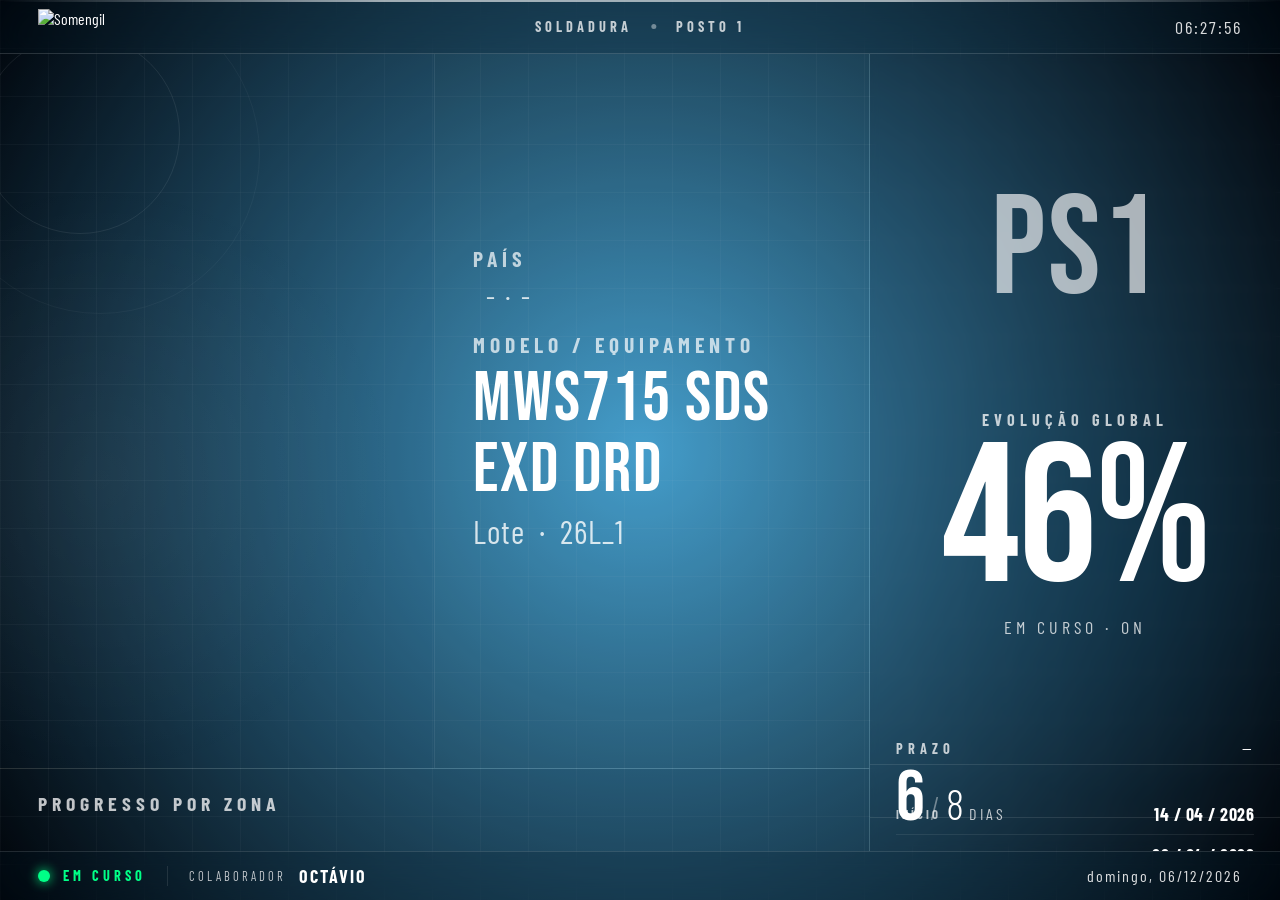
==== commit 0447f0f2: "Estrutura 1-5 (PS1, PS2a, PS3, PS4, PS5) com estilo partilhado shared/weld.css Co-Authored-By: Claud" ====
--- a/index.html
+++ b/index.html
@@ -5,940 +5,7 @@
 <meta name="viewport" content="width=device-width, initial-scale=1.0">
 <title>SOMENGIL · PS1</title>
 <link href="https://fonts.googleapis.com/css2?family=Bebas+Neue&family=Barlow+Condensed:wght@300;400;600;700;900&display=swap" rel="stylesheet">
-<style>
-*, *::before, *::after { box-sizing: border-box; margin: 0; padding: 0; }
-
-:root {
-  --cyan:  #00d4ff;
-  --green: #00ff87;
-  --amber: #ffaa00;
-  --red:   #ff3b3b;
-  --bg:    #03060d;
-
-  /* Alturas de referência — centralizam os números mágicos */
-  --header-h: clamp(52px, 6vh, 70px);
-  --footer-h: clamp(46px, 5.5vh, 60px);
-  --side-pad: clamp(20px, 3vw, 48px);
-}
-
-html, body {
-  width: 100%; height: 100%;
-  background: radial-gradient(circle at center, rgba(81,184,234,1) 0%, rgba(0,0,0,1) 100%);
-  background-attachment: fixed;
-  color: #fff;
-  font-family: 'Barlow Condensed', sans-serif;
-  overflow-x: hidden;
-  overflow-y: auto;
-}
-
-/* ══════════════════════════════════════
-   LAYOUT
-══════════════════════════════════════ */
-.shell {
-  display: grid;
-  grid-template-rows: var(--header-h) 1fr var(--footer-h);
-  height: 100vh;
-  height: 100dvh; /* usa dvh quando disponível para evitar saltos em mobile */
-  position: relative;
-  min-height: 0;
-}
-
-/* ══════════════════════════════════════
-   BACKGROUND TEXTURE
-══════════════════════════════════════ */
-.bg-grid {
-  position: fixed;
-  inset: 0;
-  background-image:
-    linear-gradient(rgba(255,255,255,0.04) 1px, transparent 1px),
-    linear-gradient(90deg, rgba(255,255,255,0.04) 1px, transparent 1px);
-  background-size: 48px 48px;
-  pointer-events: none;
-  z-index: 0;
-}
-
-.bg-glow-left {
-  position: fixed;
-  left: -200px; top: 20%;
-  width: 600px; height: 600px;
-  background: radial-gradient(circle, rgba(255,255,255,0.06) 0%, transparent 70%);
-  pointer-events: none;
-  z-index: 0;
-}
-
-.bg-glow-right {
-  position: fixed;
-  right: -100px; bottom: 10%;
-  width: 500px; height: 500px;
-  background: radial-gradient(circle, rgba(0,80,120,0.15) 0%, transparent 70%);
-  pointer-events: none;
-  z-index: 0;
-}
-
-/* ══════════════════════════════════════
-   HEADER
-══════════════════════════════════════ */
-header {
-  position: relative; z-index: 2;
-  display: flex;
-  align-items: center;
-  justify-content: space-between;
-  padding: 0 var(--side-pad);
-  background: rgba(0,20,40,0.35);
-  backdrop-filter: blur(12px);
-  border-bottom: 1px solid rgba(255,255,255,0.15);
-  min-height: 0;
-}
-
-.h-logo {
-  display: flex; align-items: center; gap: 14px;
-}
-.h-logo img { height: clamp(26px, 4vh, 36px); width: auto; display: block; }
-
-.h-brand {
-  font-family: 'Bebas Neue', sans-serif;
-  font-size: clamp(24px, 3vh, 36px);
-  letter-spacing: 6px; color: #fff;
-  text-shadow: 0 0 30px rgba(255,255,255,0.3);
-}
-
-.h-center {
-  position: absolute; left: 50%; transform: translateX(-50%);
-  display: flex; align-items: center; gap: clamp(10px, 1.5vw, 20px);
-}
-
-.h-badge {
-  font-size: clamp(12px, 1.6vh, 16px); font-weight: 700; letter-spacing: 4px;
-  text-transform: uppercase; color: rgba(255,255,255,0.75);
-  white-space: nowrap;
-}
-
-.h-sep { width: 5px; height: 5px; border-radius: 50%; background: rgba(255,255,255,0.4); flex-shrink: 0; }
-
-.h-op {
-  font-family: 'Bebas Neue', sans-serif;
-  font-size: clamp(18px, 2.6vh, 26px); letter-spacing: 3px; color: #fff;
-  text-shadow: 0 0 20px rgba(255,255,255,0.5);
-  white-space: nowrap;
-}
-
-.h-time {
-  font-size: clamp(14px, 2vh, 20px); letter-spacing: 2px; color: rgba(255,255,255,0.85);
-  white-space: nowrap;
-}
-
-.h-priority {
-  position: absolute;
-  top: clamp(8px, 1.4vh, 14px);
-  right: clamp(10px, 1.5vw, 18px);
-  z-index: 3;
-  display: flex; flex-direction: column; align-items: flex-end;
-  line-height: 1.05;
-  padding: 4px 10px;
-  border-left: 2px solid rgba(255, 255, 255, 0.5);
-  border-right: 2px solid rgba(255, 255, 255, 0.5);
-  background: rgba(255, 255, 255, 0.05);
-}
-.h-priority[hidden] { display: none !important; }
-.h-priority-label {
-  font-size: clamp(9px, 1.2vh, 12px);
-  font-weight: 700; letter-spacing: 3px;
-  text-transform: uppercase;
-  color: rgba(255, 255, 255, 0.85);
-  margin-bottom: 1.5em; /* Isto cria o espaço de "um parágrafo" entre os dois */
-}
-.h-priority-value {
-  font-family: 'Bebas Neue', sans-serif;
-  font-size: clamp(14px, 2.2vh, 22px);
-  letter-spacing: 2px;
-  color: #fff;
-  text-shadow: 0 0 20px rgba(255, 255, 255, 0.4);
-  white-space: nowrap;
-}
-.h-priority.is-empty .h-priority-value {
-  color: rgba(255,255,255,0.4);
-  text-shadow: none;
-}
-
-/* Variante esquerda: posicionada no canto superior esquerdo */
-.h-priority-left {
-  right: auto;
-  left: clamp(10px, 1.5vw, 18px);
-  align-items: center;
-}
-
-/* ══════════════════════════════════════
-   MAIN
-══════════════════════════════════════ */
-main {
-  position: relative; z-index: 2;
-  display: grid;
-  grid-template-columns: 1fr clamp(340px, 32vw, 475px);
-  gap: 0;
-  overflow: hidden;
-  min-height: 0;
-  min-width: 0;
-}
-
-/* ══════════════════════════════════════
-   LEFT PANEL
-   Mudança principal: em vez de 1.2fr / 1px / 0.8fr (que pode esmagar zonas),
-   as zonas recebem auto (pelo conteúdo) e o hero recebe 1fr (enche o resto).
-   Assim, quando a altura encolhe, é o hero que encolhe primeiro — e nunca as zonas.
-══════════════════════════════════════ */
-.left {
-  display: grid;
-  grid-template-rows: minmax(0, 1fr) 1px auto;
-  border-right: 1px solid rgba(255,255,255,0.12);
-  min-height: 0;
-  min-width: 0;
-}
-
-.divider-h { background: rgba(255,255,255,0.1); }
-
-/* TOP LEFT — HERO */
-.hero {
-  display: grid;
-  grid-template-columns: 1fr 1fr;
-  overflow: hidden;
-  min-height: 0;
-}
-
-.hero-evolucao {
-  padding: clamp(16px, 3vh, 32px) clamp(20px, 3vw, 40px);
-  display: flex;
-  flex-direction: column;
-  justify-content: center;
-  border-right: 1px solid rgba(255,255,255,0.08);
-  position: relative;
-  overflow: visible;
-  background: rgba(0,20,50,0.2);
-  min-height: 0;
-  min-width: 0;
-}
-
-.hero-evolucao::before {
-  content: '';
-  position: absolute;
-  left: -20px; top: -20px;
-  width: 200px; height: 200px;
-  border-radius: 50%;
-  border: 1px solid rgba(255,255,255,0.08);
-}
-.hero-evolucao::after {
-  content: '';
-  position: absolute;
-  left: -60px; top: -60px;
-  width: 320px; height: 320px;
-  border-radius: 50%;
-  border: 1px solid rgba(255,255,255,0.04);
-}
-
-.ev-label {
-  font-size: 16px; font-weight: 700; letter-spacing: 5px;
-  text-transform: uppercase; color: rgba(255,255,255,0.75);
-  margin-bottom: 8px; position: relative; z-index: 1;
-}
-
-.ev-number {
-  font-family: 'Bebas Neue', sans-serif;
-  font-size: clamp(120px, 15vw, 200px);
-  line-height: .85;
-  letter-spacing: -2px;
-  position: relative; z-index: 1;
-}
-
-.ev-sub {
-  font-size: 18px; letter-spacing: 4px;
-  color: rgba(255,255,255,0.75);
-  text-transform: uppercase;
-  margin-top: 12px; position: relative; z-index: 1;
-}
-
-/* HERO RIGHT — IDENTIDADE
-   Fontes reduzidas e fluidas para poupar altura vertical.
-*/
-.hero-id {
-  padding: clamp(16px, 3vh, 32px) clamp(20px, 3vw, 40px);
-  display: flex; flex-direction: column; justify-content: center;
-  gap: 0;
-  background: rgba(0,10,30,0.15);
-  min-height: 0;
-  min-width: 0;
-  overflow: hidden;
-}
-
-.id-modelo-label,
-.id-cliente-label {
-  font-size: clamp(18px, 2.4vh, 32px);
-  font-weight: 700; letter-spacing: 5px;
-  text-transform: uppercase; color: rgba(255,255,255,0.7);
-  margin-bottom: clamp(4px, 0.8vh, 10px);
-}
-
-.id-modelo {
-  font-family: 'Bebas Neue', sans-serif;
-  font-size: clamp(42px, 5.5vw, 92px);
-  letter-spacing: 2px; color: #fff;
-  line-height: 1;
-  margin-bottom: clamp(4px, 0.8vh, 8px);
-}
-
-.posto-numero {
-  position: absolute;
-  top: clamp(10px, 1.5vh, 20px);
-  right: clamp(12px, 1.5vw, 20px);
-  z-index: 1;
-  font-family: 'Bebas Neue', sans-serif;
-  font-size: clamp(42px, 5.5vw, 92px);
-  letter-spacing: 2px;
-  color: rgba(255, 255, 255, 0.85);
-  line-height: 1;
-  text-shadow: 0 0 24px rgba(255, 255, 255, 0.45);
-}
-
-.id-lote {
-  font-size: clamp(22px, 3.6vh, 46px);
-  color: rgba(255,255,255,0.8);
-  letter-spacing: 1px;
-  margin-bottom: clamp(14px, 3vh, 36px);
-}
-
-.id-cliente {
-  font-size: clamp(21.42px, 2.45vw, 48.96px);
-  font-weight: 700;
-  text-transform: uppercase; letter-spacing: 1px;
-  color: #fff; line-height: 1.1;
-  margin-bottom: clamp(4px, 0.8vh, 10px);
-}
-
-.id-pais {
-  display: flex; align-items: center; gap: clamp(8px, 1vw, 14px);
-}
-.id-flag {
-  font-size: clamp(32px, 5vh, 64px);
-  line-height: 1;
-}
-.id-pais-info {
-  font-size: clamp(20px, 3.2vh, 44px);
-  letter-spacing: 2px;
-  color: rgba(255,255,255,0.8); text-transform: uppercase;
-}
-
-/* Modo grid 2x2 quando há mais do que um país */
-.id-pais.is-grid {
-  display: grid;
-  grid-template-columns: 1fr 1fr;
-  gap: clamp(6px, 1vh, 12px) clamp(14px, 2vw, 28px);
-  align-items: center;
-}
-.id-pais-cell {
-  display: flex;
-  align-items: center;
-  gap: clamp(6px, 0.8vw, 10px);
-  min-width: 0;
-}
-.id-pais-cell .id-flag {
-  font-size: clamp(24px, 3.6vh, 43px);
-  flex-shrink: 0;
-}
-.id-pais-cell .id-pais-info {
-  font-size: clamp(17px, 2.4vh, 29px);
-  letter-spacing: 1.5px;
-  white-space: nowrap;
-  overflow: hidden;
-  text-overflow: ellipsis;
-}
-
-/* BOTTOM LEFT — ZONAS
-   Paddings e fontes agora fluidos para garantir que cabem sempre.
-*/
-.zonas-panel {
-  padding: clamp(14px, 2.4vh, 28px) clamp(20px, 3vw, 40px);
-  display: flex; flex-direction: column; gap: 0;
-  background: rgba(0,15,40,0.2);
-  min-height: 0;
-  min-width: 0;
-}
-
-.zonas-title {
-  font-size: clamp(16px, 2.2vh, 22px);
-  font-weight: 700; letter-spacing: 5px;
-  text-transform: uppercase; color: rgba(255,255,255,0.75);
-  margin-bottom: clamp(10px, 1.6vh, 16px);
-}
-
-.zonas-grid {
-  display: grid;
-  /* 4 colunas: Cuba/Envolv | Estrutura/Interior | Planeamento (-2%) | Histórico/Prox.Pri (+2%) */
-  grid-template-columns: 1fr 1fr 0.92fr 1.08fr;
-  grid-auto-rows: 1fr;
-  gap: clamp(10px, 1.6vh, 16px) clamp(14px, 2vw, 24px);
-  flex: 1;
-  min-height: 0;
-}
-
-.zona-card {
-  display: flex; flex-direction: column;
-  gap: clamp(4px, 0.8vh, 8px);
-  padding: clamp(10px, 1.6vh, 16px) clamp(12px, 1.4vw, 18px);
-  border: 1px solid rgba(255,255,255,0.12);
-  border-radius: 10px;
-  background: rgba(255,255,255,0.07);
-  backdrop-filter: blur(8px);
-  position: relative;
-  overflow: hidden;
-  transition: border-color .3s, background .3s;
-  min-width: 0;
-}
-
-.zona-card.done  { border-color: rgba(0,255,135,0.4);  background: rgba(0,255,135,0.08); }
-.zona-card.going { border-color: rgba(255,255,255,0.25); background: rgba(255,255,255,0.1); }
-.zona-card.empty { border-color: rgba(255,255,255,0.06); background: rgba(0,0,0,0.15); }
-
-/* Card que ocupa 2 linhas do grid (ex: Planeamento, Testes) */
-.zona-card.tall { grid-row: span 2; }
-
-.zona-card-label {
-  font-size: clamp(14px, 1.8vh, 22px);
-  font-weight: 700; letter-spacing: 3px;
-  text-transform: uppercase; color: rgba(255,255,255,0.75);
-  white-space: nowrap;
-  overflow: hidden;
-  text-overflow: ellipsis;
-}
-.zona-card.done  .zona-card-label { color: #00ff87; }
-.zona-card.going .zona-card-label { color: #fff; }
-.zona-card.empty .zona-card-label { color: rgba(255,255,255,0.4); }
-
-.zona-card-pct {
-  font-family: 'Bebas Neue', sans-serif;
-  font-size: clamp(38px, 6vh, 72px);
-  line-height: 1; letter-spacing: 1px;
-}
-
-.zona-card-bar {
-  height: clamp(6px, 1vh, 10px);
-  background: rgba(255,255,255,0.12);
-  border-radius: 5px; overflow: hidden;
-}
-.zona-card-fill { height: 100%; border-radius: 5px; }
-
-/* Variante: card em modo lista (ex: Área Técnica → últimos lotes em soldadura) */
-.zona-card.list {
-  gap: clamp(2px, 0.4vh, 4px);
-  justify-content: flex-start;
-}
-.zona-card.list .zona-card-label {
-  margin-bottom: clamp(2px, 0.4vh, 4px);
-}
-.zona-card-list-header {
-  font-size: clamp(10px, 1.2vh, 12px);
-  font-weight: 700;
-  letter-spacing: 2px;
-  text-transform: uppercase;
-  color: rgba(255,255,255,0.5);
-  padding-bottom: clamp(2px, 0.4vh, 4px);
-  border-bottom: 1px solid rgba(255,255,255,0.1);
-}
-.zona-card-list-items {
-  display: flex;
-  flex-direction: column;
-  gap: clamp(1px, 0.3vh, 3px);
-  flex: 1;
-  min-height: 0;
-  overflow: hidden;
-}
-
-/* Variante: items em grid (ex: Histórico em 3×4) */
-.zona-card-list-items.is-grid-list {
-  display: grid;
-  grid-template-columns: repeat(var(--grid-cols, 3), minmax(0, 1fr));
-  grid-template-rows: repeat(var(--grid-rows, 4), 1fr);
-  gap: clamp(2px, 0.5vh, 6px) clamp(6px, 1vw, 14px);
-  align-items: center;
-}
-.zona-card-list-items.is-grid-list .zona-card-list-item {
-  text-align: left;
-  padding: 0 2px;
-}
-.zona-card-list-item {
-  font-family: 'Barlow Condensed', sans-serif;
-  font-size: calc(clamp(23px, 1.7vh, 18px) * 1.1);
-  font-weight: 600;
-  color: rgba(255,255,255,0.9);
-  letter-spacing: 0.5px;
-  white-space: nowrap;
-  overflow: hidden;
-  text-overflow: ellipsis;
-  line-height: 1.25;
-}
-
-/* Item destacado: corresponde ao modelo+lote actualmente em produção */
-.zona-card-list-item.active {
-  color: #fff;
-  font-weight: 700;
-  animation: list-item-glow 6s ease-in-out infinite;
-}
-@keyframes list-item-glow {
-  0%, 100% {
-    text-shadow:
-      0 0 4px rgba(0, 212, 255, 0.5),
-      0 0 8px rgba(0, 212, 255, 0.3);
-  }
-  50% {
-    text-shadow:
-      0 0 8px rgba(0, 212, 255, 0.95),
-      0 0 18px rgba(0, 212, 255, 0.7),
-      0 0 28px rgba(0, 212, 255, 0.4);
-  }
-}
-.zona-card-list-item.dim {
-  color: rgba(255,255,255,0.35);
-}
-.zona-card-list-empty {
-  font-family: 'Barlow Condensed', sans-serif;
-  font-size: clamp(12px, 1.5vh, 16px);
-  color: rgba(255,255,255,0.35);
-  font-style: italic;
-}
-
-/* Variante: card com um único valor centrado (ex: Próxima Prioridade) */
-.zona-card.single {
-  justify-content: space-between;
-}
-.zona-card-single-value {
-  flex: 1;
-  display: flex;
-  align-items: center;
-  justify-content: center;
-  font-family: 'Bebas Neue', sans-serif;
-  font-size: clamp(28px, 5vh, 56px);
-  letter-spacing: 1px;
-  color: #fff;
-  text-shadow: 0 0 20px rgba(255, 255, 255, 0.4);
-  line-height: 1;
-  padding: 0 4px;
-  min-height: 0;
-  text-align: center;
-  word-break: break-word;
-}
-.zona-card.single.empty .zona-card-single-value {
-  color: rgba(255,255,255,0.35);
-  text-shadow: none;
-  font-size: clamp(20px, 3vh, 32px);
-}
-
-/* ══════════════════════════════════════
-   RIGHT PANEL
-══════════════════════════════════════ */
-.right {
-  display: flex;
-  flex-direction: column;
-  overflow: hidden;
-  background: rgba(0,10,30,0.25);
-  backdrop-filter: blur(4px);
-  min-height: 0;
-  min-width: 0;
-}
-
-/* GLOBO / EVOLUÇÃO */
-.globe-section {
-  flex: 1;
-  display: flex;
-  align-items: center;
-  justify-content: center;
-  position: relative;
-  border-bottom: 1px solid rgba(255,255,255,0.1);
-  overflow: hidden;
-  min-height: 0;
-  padding: clamp(10px, 1.5vh, 20px) 0;
-}
-
-.globe-brand {
-  max-width: 100%;
-  font-family: 'Bebas Neue', sans-serif;
-  font-size: clamp(52px, 11vw, 150px);
-  line-height: 1;
-  letter-spacing: 2px;
-  color: rgba(255,255,255,0.65);
-  text-align: center;
-  margin-bottom: 30px;
-}
-  
-
-/* PRAZO */
-.prazo-section {
-  padding: clamp(14px, 2.2vh, 24px) clamp(18px, 2vw, 28px);
-  border-bottom: 1px solid rgba(255,255,255,0.1);
-  display: flex;
-  flex-direction: column;
-  justify-content: center;
-  min-height: 0;
-}
-
-.prazo-top {
-  display: flex; justify-content: space-between; align-items: flex-end;
-  margin-bottom: clamp(8px, 1.2vh, 12px);
-  gap: 10px;
-}
-
-.prazo-label {
-  font-size: clamp(13px, 1.6vh, 16px);
-  font-weight: 700; letter-spacing: 5px;
-  text-transform: uppercase; color: rgba(255,255,255,0.75);
-}
-
-.prazo-folga {
-  font-size: clamp(14px, 1.8vh, 18px);
-  letter-spacing: 2px;
-  text-transform: uppercase;
-  text-align: right;
-}
-
-.prazo-numbers {
-  display: flex; align-items: baseline; gap: 6px;
-  margin-bottom: clamp(10px, 1.4vh, 14px);
-}
-.prazo-used {
-  font-family: 'Bebas Neue', sans-serif;
-  font-size: clamp(52px, 8vh, 80px);
-  line-height: .9; letter-spacing: -1px;
-}
-.prazo-div { font-size: clamp(24px, 3.6vh, 36px); color: rgba(255,255,255,0.4); font-weight: 300; }
-.prazo-total { font-size: clamp(32px, 4.8vh, 48px); color: #fff; font-weight: 300; letter-spacing: -1px; }
-.prazo-unit { font-size: clamp(14px, 1.8vh, 18px); letter-spacing: 3px; text-transform: uppercase; color: rgba(255,255,255,0.75); align-self: flex-end; padding-bottom: clamp(6px, 1vh, 10px); }
-
-/* Faixa "Prioridade em Curso" no fundo da secção de evolução */
-.prio-curso {
-  align-self: stretch;
-  margin-top: auto;
-  padding: clamp(6px, 1vh, 12px) clamp(10px, 1.5vw, 18px) 0;
-  border-top: 1px solid rgba(255,255,255,0.1);
-}
-.prio-curso[hidden] { display: none; }
-.prio-curso-top {
-  display: flex; align-items: flex-end; justify-content: space-between;
-  margin-bottom: clamp(4px, 0.6vh, 8px);
-}
-.prio-curso-label {
-  font-size: clamp(11px, 1.5vh, 16px);
-  font-weight: 700; letter-spacing: 3px;
-  text-transform: uppercase;
-  color: rgba(255,255,255,0.6);
-}
-.prio-curso-name {
-  font-family: 'Bebas Neue', sans-serif;
-  font-size: clamp(16px, 2.2vh, 24px);
-  letter-spacing: 1px; line-height: 1.1;
-  color: #fff;
-}
-.prio-curso-pct {
-  font-family: 'Bebas Neue', sans-serif;
-  font-size: clamp(30px, 4.6vh, 56px);
-  line-height: .9;
-  color: #00d4ff;
-}
-.prio-curso-pct small { font-size: .55em; }
-.prio-curso-track {
-  height: clamp(4px, 0.6vh, 7px);
-  background: rgba(255,255,255,0.12);
-  border-radius: 4px; overflow: hidden;
-}
-.prio-curso-bar {
-  height: 100%; width: 0;
-  border-radius: 4px;
-  background: #00ff87;
-  transition: width .6s ease;
-}
-
-.prazo-track {
-  height: clamp(8px, 1.2vh, 12px);
-  background: rgba(255,255,255,0.12);
-  border-radius: 6px; overflow: hidden;
-}
-.prazo-fill-bar {
-  height: 100%;
-  border-radius: 6px;
-  position: relative;
-  overflow: hidden;
-}
-.prazo-fill-bar::after {
-  content: '';
-  position: absolute;
-  top: 0; left: 0; right: 0;
-  height: 50%;
-  background: rgba(255,255,255,0.2);
-  border-radius: 6px 6px 0 0;
-}
-.prazo-hours {
-  display: none;
-  margin-top: clamp(8px, 1.1vh, 12px);
-}
-.prazo-hours-track {
-  height: 5px;
-  overflow: hidden;
-  border-radius: 4px;
-  background: rgba(255,255,255,0.12);
-}
-.prazo-hours-bar {
-  width: 0;
-  height: 100%;
-  border-radius: 4px;
-  transition: width .6s ease;
-}
-
-/* DETALHES */
-.details-section {
-  padding: clamp(12px, 1.8vh, 20px) clamp(18px, 2vw, 28px);
-  display: flex; flex-direction: column;
-  justify-content: center;
-  align-items: stretch;
-  gap: 0;
-  min-height: 0;
-}
-/* Agrupa os rows e mantém-nos coladinhos, centrados em bloco */
-.details-inner {
-  display: flex; flex-direction: column;
-  width: 100%;
-}
-
-.detail-row {
-  display: flex; justify-content: space-between; align-items: center;
-  padding: clamp(6px, 1vh, 9px) 0;
-  border-bottom: 1px solid rgba(255,255,255,0.08);
-}
-.detail-row:last-child { border-bottom: none; }
-
-.d-k {
-  font-size: clamp(11px, 1.4vh, 14px);
-  font-weight: 700; letter-spacing: 3px;
-  text-transform: uppercase; color: rgba(255,255,255,0.7);
-}
-.d-v {
-  font-size: clamp(16px, 2vh, 20px);
-  font-weight: 700;
-  color: #fff; letter-spacing: .5px;
-}
-
-/* ══════════════════════════════════════
-   FOOTER
-══════════════════════════════════════ */
-footer {
-  position: relative; z-index: 2;
-  display: flex; align-items: center; justify-content: space-between;
-  padding: 0 var(--side-pad);
-  background: rgba(0,20,40,0.35);
-  backdrop-filter: blur(12px);
-  border-top: 1px solid rgba(255,255,255,0.12);
-  min-height: 0;
-  gap: 10px;
-}
-
-.f-left { display: flex; align-items: center; gap: clamp(8px, 1vw, 16px); min-width: 0; }
-.f-dot  { width: 12px; height: 12px; border-radius: 50%; background: var(--green); box-shadow: 0 0 12px var(--green); flex-shrink: 0; }
-.f-status { font-size: clamp(12px, 1.6vh, 16px); font-weight: 700; letter-spacing: 4px; text-transform: uppercase; color: var(--green); white-space: nowrap; }
-.f-op-label { font-size: clamp(11px, 1.4vh, 14px); letter-spacing: 3px; text-transform: uppercase; color: rgba(255,255,255,0.75); white-space: nowrap; }
-.f-op { font-size: clamp(16px, 2vh, 22px); font-weight: 700; letter-spacing: 2px; text-transform: uppercase; color: #fff; white-space: nowrap; }
-
-.f-right { text-align: right; flex-shrink: 0; }
-.f-date  { font-size: clamp(13px, 1.8vh, 18px); letter-spacing: 2px; color: rgba(255,255,255,0.85); white-space: nowrap; }
-
-/* ══════════════════════════════════════
-   BREAK VIDEO (canto inferior esquerdo, 9:16, ciclo 36s ON / 2min OFF)
-══════════════════════════════════════ */
-.break-stage {
-  position: fixed;
-  left: 10vw;
-  bottom: 0;
-  height: 65vh;
-  width: auto;             /* ajustado por JS quando o vídeo carrega */
-  z-index: 50;
-  pointer-events: none;
-  /* Sem fade: aparece/desaparece de imediato (display none/block) */
-  display: none;
-}
-.break-stage.is-visible {
-  display: block;
-}
-
-.break-video {
-  position: absolute;
-  inset: 0;
-  width: 100%;
-  height: 100%;
-  border-radius: 12px 12px 0 0;
-  background: #000;
-  object-fit: cover;
-  display: block;
-  opacity: 0;
-  transition: opacity 1.5s ease-in-out;
-}
-.break-video.is-active {
-  opacity: 1;
-}
-
-/* ══════════════════════════════════════
-   TOP ACCENT
-══════════════════════════════════════ */
-.top-accent {
-  position: fixed; top: 0; left: 0; right: 0; height: 2px; z-index: 100;
-  background: linear-gradient(90deg, transparent, rgba(255,255,255,0.6) 30%, rgba(255,255,255,0.6) 70%, transparent);
-}
-
-/* ══════════════════════════════════════
-   MEDIA QUERIES — ajuste em ecrãs baixos
-   Quando a altura da viewport é pequena (típico em 13" touchscreen
-   industrial), encolhemos ainda mais o hero-id e damos prioridade às zonas.
-══════════════════════════════════════ */
-@media (max-height: 820px) {
-  .hero-id { padding-top: 14px; padding-bottom: 14px; }
-  .id-lote { margin-bottom: 14px; }
-  .id-cliente-label { margin-top: 0 !important; }
-}
-
-@media (max-height: 720px) {
-  /* Em ecrãs muito baixos, esconde decorações laterais do globo para poupar GPU */
-  .hero-evolucao::before,
-  .hero-evolucao::after { display: none; }
-
-  /* Labels de ID mais compactas */
-  .id-modelo-label,
-  .id-cliente-label { letter-spacing: 3px; }
-
-  /* Centraliza o hero-id verticalmente para aproveitar espaço */
-  .hero-id { gap: 0; }
-}
-
-@media (max-height: 620px) {
-  /* Em alturas críticas, o hero-id passa de 2 blocos (modelo + cliente)
-     para layout mais apertado e o globo fica um pouco mais pequeno. */
-  .id-lote { margin-bottom: 8px; }
-  .zonas-grid { gap: 8px 12px; }
-  .zona-card { padding: 8px 12px; }
-  .zona-card-pct { font-size: clamp(32px, 5vh, 48px); }
-}
-
-/* Ecrãs estreitos — empilha painéis (útil se a unidade rodar em portrait) */
-@media (max-width: 900px) {
-  html, body {
-    min-width: 0;
-  }
-
-  .shell {
-    width: 100%;
-    max-width: 100%;
-    height: auto;
-    min-height: 100vh;
-    overflow-x: hidden;
-  }
-
-  main {
-    width: 100%;
-    max-width: 100%;
-    grid-template-columns: 1fr;
-    grid-template-rows: 1fr auto;
-  }
-
-  .left,
-  .right,
-  .zonas-panel,
-  .prazo-section,
-  .details-section,
-  .hero,
-  .hero-evolucao,
-  .hero-id {
-    width: 100%;
-    max-width: 100%;
-  }
-
-  .hero {
-    grid-template-columns: 1fr;
-  }
-
-  .hero-evolucao,
-  .hero-id,
-  .zonas-panel,
-  .prazo-section,
-  .details-section {
-    padding-left: clamp(12px, 3vw, 20px);
-    padding-right: clamp(12px, 3vw, 20px);
-  }
-
-  .hero-evolucao {
-    padding-top: clamp(14px, 2.5vh, 22px);
-    padding-bottom: clamp(14px, 2.5vh, 22px);
-  }
-
-  .hero-id {
-    padding-top: clamp(14px, 2.5vh, 22px);
-    padding-bottom: clamp(14px, 2.5vh, 22px);
-  }
-
-  .prazo-numbers {
-    flex-wrap: wrap;
-    gap: 0.5rem;
-  }
-
-  .prazo-used {
-    font-size: clamp(40px, 10vw, 60px);
-  }
-
-  .prazo-div,
-  .prazo-total {
-    font-size: clamp(22px, 6vw, 34px);
-  }
-
-  .prazo-unit {
-    font-size: clamp(12px, 3.5vw, 16px);
-  }
-
-  .zona-card {
-    padding: clamp(8px, 1.2vh, 12px);
-  }
-
-  .zonas-grid {
-    width: 100%;
-    max-width: 100%;
-    grid-template-columns: repeat(2, minmax(0, 1fr));
-    gap: clamp(8px, 1.2vh, 12px) clamp(10px, 2vw, 14px);
-    grid-auto-rows: minmax(0, auto);
-  }
-
-  .zona-card {
-    width: 100%;
-    min-width: 0;
-  }
-
-  .id-modelo {
-    font-size: clamp(28px, 8vw, 46px);
-  }
-
-  .posto-numero {
-    font-size: clamp(28px, 8vw, 46px);
-  }
-
-  .id-cliente {
-    font-size: clamp(18px, 5vw, 36px);
-  }
-
-  .id-pais-info {
-    font-size: clamp(16px, 4vw, 30px);
-  }
-
-  .detail-row {
-    flex-wrap: wrap;
-    gap: 0.5rem;
-  }
-
-  .d-v {
-    font-size: clamp(14px, 3.5vw, 18px);
-  }
-
-  .left { border-right: none; border-bottom: 1px solid rgba(255,255,255,0.12); }
-  .h-center { display: none; } /* demasiado apertado */
-}
-</style>
+<link rel="stylesheet" href="shared/weld.css">
 </head>
 <body>
 
--- a/shared/weld.css
+++ b/shared/weld.css
@@ -0,0 +1,932 @@
+*, *::before, *::after { box-sizing: border-box; margin: 0; padding: 0; }
+
+:root {
+  --cyan:  #00d4ff;
+  --green: #00ff87;
+  --amber: #ffaa00;
+  --red:   #ff3b3b;
+  --bg:    #03060d;
+
+  /* Alturas de referência — centralizam os números mágicos */
+  --header-h: clamp(52px, 6vh, 70px);
+  --footer-h: clamp(46px, 5.5vh, 60px);
+  --side-pad: clamp(20px, 3vw, 48px);
+}
+
+html, body {
+  width: 100%; height: 100%;
+  background: radial-gradient(circle at center, rgba(81,184,234,1) 0%, rgba(0,0,0,1) 100%);
+  background-attachment: fixed;
+  color: #fff;
+  font-family: 'Barlow Condensed', sans-serif;
+  overflow-x: hidden;
+  overflow-y: auto;
+}
+
+/* ══════════════════════════════════════
+   LAYOUT
+══════════════════════════════════════ */
+.shell {
+  display: grid;
+  grid-template-rows: var(--header-h) 1fr var(--footer-h);
+  height: 100vh;
+  height: 100dvh; /* usa dvh quando disponível para evitar saltos em mobile */
+  position: relative;
+  min-height: 0;
+}
+
+/* ══════════════════════════════════════
+   BACKGROUND TEXTURE
+══════════════════════════════════════ */
+.bg-grid {
+  position: fixed;
+  inset: 0;
+  background-image:
+    linear-gradient(rgba(255,255,255,0.04) 1px, transparent 1px),
+    linear-gradient(90deg, rgba(255,255,255,0.04) 1px, transparent 1px);
+  background-size: 48px 48px;
+  pointer-events: none;
+  z-index: 0;
+}
+
+.bg-glow-left {
+  position: fixed;
+  left: -200px; top: 20%;
+  width: 600px; height: 600px;
+  background: radial-gradient(circle, rgba(255,255,255,0.06) 0%, transparent 70%);
+  pointer-events: none;
+  z-index: 0;
+}
+
+.bg-glow-right {
+  position: fixed;
+  right: -100px; bottom: 10%;
+  width: 500px; height: 500px;
+  background: radial-gradient(circle, rgba(0,80,120,0.15) 0%, transparent 70%);
+  pointer-events: none;
+  z-index: 0;
+}
+
+/* ══════════════════════════════════════
+   HEADER
+══════════════════════════════════════ */
+header {
+  position: relative; z-index: 2;
+  display: flex;
+  align-items: center;
+  justify-content: space-between;
+  padding: 0 var(--side-pad);
+  background: rgba(0,20,40,0.35);
+  backdrop-filter: blur(12px);
+  border-bottom: 1px solid rgba(255,255,255,0.15);
+  min-height: 0;
+}
+
+.h-logo {
+  display: flex; align-items: center; gap: 14px;
+}
+.h-logo img { height: clamp(26px, 4vh, 36px); width: auto; display: block; }
+
+.h-brand {
+  font-family: 'Bebas Neue', sans-serif;
+  font-size: clamp(24px, 3vh, 36px);
+  letter-spacing: 6px; color: #fff;
+  text-shadow: 0 0 30px rgba(255,255,255,0.3);
+}
+
+.h-center {
+  position: absolute; left: 50%; transform: translateX(-50%);
+  display: flex; align-items: center; gap: clamp(10px, 1.5vw, 20px);
+}
+
+.h-badge {
+  font-size: clamp(12px, 1.6vh, 16px); font-weight: 700; letter-spacing: 4px;
+  text-transform: uppercase; color: rgba(255,255,255,0.75);
+  white-space: nowrap;
+}
+
+.h-sep { width: 5px; height: 5px; border-radius: 50%; background: rgba(255,255,255,0.4); flex-shrink: 0; }
+
+.h-op {
+  font-family: 'Bebas Neue', sans-serif;
+  font-size: clamp(18px, 2.6vh, 26px); letter-spacing: 3px; color: #fff;
+  text-shadow: 0 0 20px rgba(255,255,255,0.5);
+  white-space: nowrap;
+}
+
+.h-time {
+  font-size: clamp(14px, 2vh, 20px); letter-spacing: 2px; color: rgba(255,255,255,0.85);
+  white-space: nowrap;
+}
+
+.h-priority {
+  position: absolute;
+  top: clamp(8px, 1.4vh, 14px);
+  right: clamp(10px, 1.5vw, 18px);
+  z-index: 3;
+  display: flex; flex-direction: column; align-items: flex-end;
+  line-height: 1.05;
+  padding: 4px 10px;
+  border-left: 2px solid rgba(255, 255, 255, 0.5);
+  border-right: 2px solid rgba(255, 255, 255, 0.5);
+  background: rgba(255, 255, 255, 0.05);
+}
+.h-priority[hidden] { display: none !important; }
+.h-priority-label {
+  font-size: clamp(9px, 1.2vh, 12px);
+  font-weight: 700; letter-spacing: 3px;
+  text-transform: uppercase;
+  color: rgba(255, 255, 255, 0.85);
+  margin-bottom: 1.5em; /* Isto cria o espaço de "um parágrafo" entre os dois */
+}
+.h-priority-value {
+  font-family: 'Bebas Neue', sans-serif;
+  font-size: clamp(14px, 2.2vh, 22px);
+  letter-spacing: 2px;
+  color: #fff;
+  text-shadow: 0 0 20px rgba(255, 255, 255, 0.4);
+  white-space: nowrap;
+}
+.h-priority.is-empty .h-priority-value {
+  color: rgba(255,255,255,0.4);
+  text-shadow: none;
+}
+
+/* Variante esquerda: posicionada no canto superior esquerdo */
+.h-priority-left {
+  right: auto;
+  left: clamp(10px, 1.5vw, 18px);
+  align-items: center;
+}
+
+/* ══════════════════════════════════════
+   MAIN
+══════════════════════════════════════ */
+main {
+  position: relative; z-index: 2;
+  display: grid;
+  grid-template-columns: 1fr clamp(340px, 32vw, 475px);
+  gap: 0;
+  overflow: hidden;
+  min-height: 0;
+  min-width: 0;
+}
+
+/* ══════════════════════════════════════
+   LEFT PANEL
+   Mudança principal: em vez de 1.2fr / 1px / 0.8fr (que pode esmagar zonas),
+   as zonas recebem auto (pelo conteúdo) e o hero recebe 1fr (enche o resto).
+   Assim, quando a altura encolhe, é o hero que encolhe primeiro — e nunca as zonas.
+══════════════════════════════════════ */
+.left {
+  display: grid;
+  grid-template-rows: minmax(0, 1fr) 1px auto;
+  border-right: 1px solid rgba(255,255,255,0.12);
+  min-height: 0;
+  min-width: 0;
+}
+
+.divider-h { background: rgba(255,255,255,0.1); }
+
+/* TOP LEFT — HERO */
+.hero {
+  display: grid;
+  grid-template-columns: 1fr 1fr;
+  overflow: hidden;
+  min-height: 0;
+}
+
+.hero-evolucao {
+  padding: clamp(16px, 3vh, 32px) clamp(20px, 3vw, 40px);
+  display: flex;
+  flex-direction: column;
+  justify-content: center;
+  border-right: 1px solid rgba(255,255,255,0.08);
+  position: relative;
+  overflow: visible;
+  background: rgba(0,20,50,0.2);
+  min-height: 0;
+  min-width: 0;
+}
+
+.hero-evolucao::before {
+  content: '';
+  position: absolute;
+  left: -20px; top: -20px;
+  width: 200px; height: 200px;
+  border-radius: 50%;
+  border: 1px solid rgba(255,255,255,0.08);
+}
+.hero-evolucao::after {
+  content: '';
+  position: absolute;
+  left: -60px; top: -60px;
+  width: 320px; height: 320px;
+  border-radius: 50%;
+  border: 1px solid rgba(255,255,255,0.04);
+}
+
+.ev-label {
+  font-size: 16px; font-weight: 700; letter-spacing: 5px;
+  text-transform: uppercase; color: rgba(255,255,255,0.75);
+  margin-bottom: 8px; position: relative; z-index: 1;
+}
+
+.ev-number {
+  font-family: 'Bebas Neue', sans-serif;
+  font-size: clamp(120px, 15vw, 200px);
+  line-height: .85;
+  letter-spacing: -2px;
+  position: relative; z-index: 1;
+}
+
+.ev-sub {
+  font-size: 18px; letter-spacing: 4px;
+  color: rgba(255,255,255,0.75);
+  text-transform: uppercase;
+  margin-top: 12px; position: relative; z-index: 1;
+}
+
+/* HERO RIGHT — IDENTIDADE
+   Fontes reduzidas e fluidas para poupar altura vertical.
+*/
+.hero-id {
+  padding: clamp(16px, 3vh, 32px) clamp(20px, 3vw, 40px);
+  display: flex; flex-direction: column; justify-content: center;
+  gap: 0;
+  background: rgba(0,10,30,0.15);
+  min-height: 0;
+  min-width: 0;
+  overflow: hidden;
+}
+
+.id-modelo-label,
+.id-cliente-label {
+  font-size: clamp(18px, 2.4vh, 32px);
+  font-weight: 700; letter-spacing: 5px;
+  text-transform: uppercase; color: rgba(255,255,255,0.7);
+  margin-bottom: clamp(4px, 0.8vh, 10px);
+}
+
+.id-modelo {
+  font-family: 'Bebas Neue', sans-serif;
+  font-size: clamp(42px, 5.5vw, 92px);
+  letter-spacing: 2px; color: #fff;
+  line-height: 1;
+  margin-bottom: clamp(4px, 0.8vh, 8px);
+}
+
+.posto-numero {
+  position: absolute;
+  top: clamp(10px, 1.5vh, 20px);
+  right: clamp(12px, 1.5vw, 20px);
+  z-index: 1;
+  font-family: 'Bebas Neue', sans-serif;
+  font-size: clamp(42px, 5.5vw, 92px);
+  letter-spacing: 2px;
+  color: rgba(255, 255, 255, 0.85);
+  line-height: 1;
+  text-shadow: 0 0 24px rgba(255, 255, 255, 0.45);
+}
+
+.id-lote {
+  font-size: clamp(22px, 3.6vh, 46px);
+  color: rgba(255,255,255,0.8);
+  letter-spacing: 1px;
+  margin-bottom: clamp(14px, 3vh, 36px);
+}
+
+.id-cliente {
+  font-size: clamp(21.42px, 2.45vw, 48.96px);
+  font-weight: 700;
+  text-transform: uppercase; letter-spacing: 1px;
+  color: #fff; line-height: 1.1;
+  margin-bottom: clamp(4px, 0.8vh, 10px);
+}
+
+.id-pais {
+  display: flex; align-items: center; gap: clamp(8px, 1vw, 14px);
+}
+.id-flag {
+  font-size: clamp(32px, 5vh, 64px);
+  line-height: 1;
+}
+.id-pais-info {
+  font-size: clamp(20px, 3.2vh, 44px);
+  letter-spacing: 2px;
+  color: rgba(255,255,255,0.8); text-transform: uppercase;
+}
+
+/* Modo grid 2x2 quando há mais do que um país */
+.id-pais.is-grid {
+  display: grid;
+  grid-template-columns: 1fr 1fr;
+  gap: clamp(6px, 1vh, 12px) clamp(14px, 2vw, 28px);
+  align-items: center;
+}
+.id-pais-cell {
+  display: flex;
+  align-items: center;
+  gap: clamp(6px, 0.8vw, 10px);
+  min-width: 0;
+}
+.id-pais-cell .id-flag {
+  font-size: clamp(24px, 3.6vh, 43px);
+  flex-shrink: 0;
+}
+.id-pais-cell .id-pais-info {
+  font-size: clamp(17px, 2.4vh, 29px);
+  letter-spacing: 1.5px;
+  white-space: nowrap;
+  overflow: hidden;
+  text-overflow: ellipsis;
+}
+
+/* BOTTOM LEFT — ZONAS
+   Paddings e fontes agora fluidos para garantir que cabem sempre.
+*/
+.zonas-panel {
+  padding: clamp(14px, 2.4vh, 28px) clamp(20px, 3vw, 40px);
+  display: flex; flex-direction: column; gap: 0;
+  background: rgba(0,15,40,0.2);
+  min-height: 0;
+  min-width: 0;
+}
+
+.zonas-title {
+  font-size: clamp(16px, 2.2vh, 22px);
+  font-weight: 700; letter-spacing: 5px;
+  text-transform: uppercase; color: rgba(255,255,255,0.75);
+  margin-bottom: clamp(10px, 1.6vh, 16px);
+}
+
+.zonas-grid {
+  display: grid;
+  /* 4 colunas: Cuba/Envolv | Estrutura/Interior | Planeamento (-2%) | Histórico/Prox.Pri (+2%) */
+  grid-template-columns: 1fr 1fr 0.92fr 1.08fr;
+  grid-auto-rows: 1fr;
+  gap: clamp(10px, 1.6vh, 16px) clamp(14px, 2vw, 24px);
+  flex: 1;
+  min-height: 0;
+}
+
+.zona-card {
+  display: flex; flex-direction: column;
+  gap: clamp(4px, 0.8vh, 8px);
+  padding: clamp(10px, 1.6vh, 16px) clamp(12px, 1.4vw, 18px);
+  border: 1px solid rgba(255,255,255,0.12);
+  border-radius: 10px;
+  background: rgba(255,255,255,0.07);
+  backdrop-filter: blur(8px);
+  position: relative;
+  overflow: hidden;
+  transition: border-color .3s, background .3s;
+  min-width: 0;
+}
+
+.zona-card.done  { border-color: rgba(0,255,135,0.4);  background: rgba(0,255,135,0.08); }
+.zona-card.going { border-color: rgba(255,255,255,0.25); background: rgba(255,255,255,0.1); }
+.zona-card.empty { border-color: rgba(255,255,255,0.06); background: rgba(0,0,0,0.15); }
+
+/* Card que ocupa 2 linhas do grid (ex: Planeamento, Testes) */
+.zona-card.tall { grid-row: span 2; }
+
+.zona-card-label {
+  font-size: clamp(14px, 1.8vh, 22px);
+  font-weight: 700; letter-spacing: 3px;
+  text-transform: uppercase; color: rgba(255,255,255,0.75);
+  white-space: nowrap;
+  overflow: hidden;
+  text-overflow: ellipsis;
+}
+.zona-card.done  .zona-card-label { color: #00ff87; }
+.zona-card.going .zona-card-label { color: #fff; }
+.zona-card.empty .zona-card-label { color: rgba(255,255,255,0.4); }
+
+.zona-card-pct {
+  font-family: 'Bebas Neue', sans-serif;
+  font-size: clamp(38px, 6vh, 72px);
+  line-height: 1; letter-spacing: 1px;
+}
+
+.zona-card-bar {
+  height: clamp(6px, 1vh, 10px);
+  background: rgba(255,255,255,0.12);
+  border-radius: 5px; overflow: hidden;
+}
+.zona-card-fill { height: 100%; border-radius: 5px; }
+
+/* Variante: card em modo lista (ex: Área Técnica → últimos lotes em soldadura) */
+.zona-card.list {
+  gap: clamp(2px, 0.4vh, 4px);
+  justify-content: flex-start;
+}
+.zona-card.list .zona-card-label {
+  margin-bottom: clamp(2px, 0.4vh, 4px);
+}
+.zona-card-list-header {
+  font-size: clamp(10px, 1.2vh, 12px);
+  font-weight: 700;
+  letter-spacing: 2px;
+  text-transform: uppercase;
+  color: rgba(255,255,255,0.5);
+  padding-bottom: clamp(2px, 0.4vh, 4px);
+  border-bottom: 1px solid rgba(255,255,255,0.1);
+}
+.zona-card-list-items {
+  display: flex;
+  flex-direction: column;
+  gap: clamp(1px, 0.3vh, 3px);
+  flex: 1;
+  min-height: 0;
+  overflow: hidden;
+}
+
+/* Variante: items em grid (ex: Histórico em 3×4) */
+.zona-card-list-items.is-grid-list {
+  display: grid;
+  grid-template-columns: repeat(var(--grid-cols, 3), minmax(0, 1fr));
+  grid-template-rows: repeat(var(--grid-rows, 4), 1fr);
+  gap: clamp(2px, 0.5vh, 6px) clamp(6px, 1vw, 14px);
+  align-items: center;
+}
+.zona-card-list-items.is-grid-list .zona-card-list-item {
+  text-align: left;
+  padding: 0 2px;
+}
+.zona-card-list-item {
+  font-family: 'Barlow Condensed', sans-serif;
+  font-size: calc(clamp(23px, 1.7vh, 18px) * 1.1);
+  font-weight: 600;
+  color: rgba(255,255,255,0.9);
+  letter-spacing: 0.5px;
+  white-space: nowrap;
+  overflow: hidden;
+  text-overflow: ellipsis;
+  line-height: 1.25;
+}
+
+/* Item destacado: corresponde ao modelo+lote actualmente em produção */
+.zona-card-list-item.active {
+  color: #fff;
+  font-weight: 700;
+  animation: list-item-glow 6s ease-in-out infinite;
+}
+@keyframes list-item-glow {
+  0%, 100% {
+    text-shadow:
+      0 0 4px rgba(0, 212, 255, 0.5),
+      0 0 8px rgba(0, 212, 255, 0.3);
+  }
+  50% {
+    text-shadow:
+      0 0 8px rgba(0, 212, 255, 0.95),
+      0 0 18px rgba(0, 212, 255, 0.7),
+      0 0 28px rgba(0, 212, 255, 0.4);
+  }
+}
+.zona-card-list-item.dim {
+  color: rgba(255,255,255,0.35);
+}
+.zona-card-list-empty {
+  font-family: 'Barlow Condensed', sans-serif;
+  font-size: clamp(12px, 1.5vh, 16px);
+  color: rgba(255,255,255,0.35);
+  font-style: italic;
+}
+
+/* Variante: card com um único valor centrado (ex: Próxima Prioridade) */
+.zona-card.single {
+  justify-content: space-between;
+}
+.zona-card-single-value {
+  flex: 1;
+  display: flex;
+  align-items: center;
+  justify-content: center;
+  font-family: 'Bebas Neue', sans-serif;
+  font-size: clamp(28px, 5vh, 56px);
+  letter-spacing: 1px;
+  color: #fff;
+  text-shadow: 0 0 20px rgba(255, 255, 255, 0.4);
+  line-height: 1;
+  padding: 0 4px;
+  min-height: 0;
+  text-align: center;
+  word-break: break-word;
+}
+.zona-card.single.empty .zona-card-single-value {
+  color: rgba(255,255,255,0.35);
+  text-shadow: none;
+  font-size: clamp(20px, 3vh, 32px);
+}
+
+/* ══════════════════════════════════════
+   RIGHT PANEL
+══════════════════════════════════════ */
+.right {
+  display: flex;
+  flex-direction: column;
+  overflow: hidden;
+  background: rgba(0,10,30,0.25);
+  backdrop-filter: blur(4px);
+  min-height: 0;
+  min-width: 0;
+}
+
+/* GLOBO / EVOLUÇÃO */
+.globe-section {
+  flex: 1;
+  display: flex;
+  align-items: center;
+  justify-content: center;
+  position: relative;
+  border-bottom: 1px solid rgba(255,255,255,0.1);
+  overflow: hidden;
+  min-height: 0;
+  padding: clamp(10px, 1.5vh, 20px) 0;
+}
+
+.globe-brand {
+  max-width: 100%;
+  font-family: 'Bebas Neue', sans-serif;
+  font-size: clamp(52px, 11vw, 150px);
+  line-height: 1;
+  letter-spacing: 2px;
+  color: rgba(255,255,255,0.65);
+  text-align: center;
+  margin-bottom: 30px;
+}
+  
+
+/* PRAZO */
+.prazo-section {
+  padding: clamp(14px, 2.2vh, 24px) clamp(18px, 2vw, 28px);
+  border-bottom: 1px solid rgba(255,255,255,0.1);
+  display: flex;
+  flex-direction: column;
+  justify-content: center;
+  min-height: 0;
+}
+
+.prazo-top {
+  display: flex; justify-content: space-between; align-items: flex-end;
+  margin-bottom: clamp(8px, 1.2vh, 12px);
+  gap: 10px;
+}
+
+.prazo-label {
+  font-size: clamp(13px, 1.6vh, 16px);
+  font-weight: 700; letter-spacing: 5px;
+  text-transform: uppercase; color: rgba(255,255,255,0.75);
+}
+
+.prazo-folga {
+  font-size: clamp(14px, 1.8vh, 18px);
+  letter-spacing: 2px;
+  text-transform: uppercase;
+  text-align: right;
+}
+
+.prazo-numbers {
+  display: flex; align-items: baseline; gap: 6px;
+  margin-bottom: clamp(10px, 1.4vh, 14px);
+}
+.prazo-used {
+  font-family: 'Bebas Neue', sans-serif;
+  font-size: clamp(52px, 8vh, 80px);
+  line-height: .9; letter-spacing: -1px;
+}
+.prazo-div { font-size: clamp(24px, 3.6vh, 36px); color: rgba(255,255,255,0.4); font-weight: 300; }
+.prazo-total { font-size: clamp(32px, 4.8vh, 48px); color: #fff; font-weight: 300; letter-spacing: -1px; }
+.prazo-unit { font-size: clamp(14px, 1.8vh, 18px); letter-spacing: 3px; text-transform: uppercase; color: rgba(255,255,255,0.75); align-self: flex-end; padding-bottom: clamp(6px, 1vh, 10px); }
+
+/* Faixa "Prioridade em Curso" no fundo da secção de evolução */
+.prio-curso {
+  align-self: stretch;
+  margin-top: auto;
+  padding: clamp(6px, 1vh, 12px) clamp(10px, 1.5vw, 18px) 0;
+  border-top: 1px solid rgba(255,255,255,0.1);
+}
+.prio-curso[hidden] { display: none; }
+.prio-curso-top {
+  display: flex; align-items: flex-end; justify-content: space-between;
+  margin-bottom: clamp(4px, 0.6vh, 8px);
+}
+.prio-curso-label {
+  font-size: clamp(11px, 1.5vh, 16px);
+  font-weight: 700; letter-spacing: 3px;
+  text-transform: uppercase;
+  color: rgba(255,255,255,0.6);
+}
+.prio-curso-name {
+  font-family: 'Bebas Neue', sans-serif;
+  font-size: clamp(16px, 2.2vh, 24px);
+  letter-spacing: 1px; line-height: 1.1;
+  color: #fff;
+}
+.prio-curso-pct {
+  font-family: 'Bebas Neue', sans-serif;
+  font-size: clamp(30px, 4.6vh, 56px);
+  line-height: .9;
+  color: #00d4ff;
+}
+.prio-curso-pct small { font-size: .55em; }
+.prio-curso-track {
+  height: clamp(4px, 0.6vh, 7px);
+  background: rgba(255,255,255,0.12);
+  border-radius: 4px; overflow: hidden;
+}
+.prio-curso-bar {
+  height: 100%; width: 0;
+  border-radius: 4px;
+  background: #00ff87;
+  transition: width .6s ease;
+}
+
+.prazo-track {
+  height: clamp(8px, 1.2vh, 12px);
+  background: rgba(255,255,255,0.12);
+  border-radius: 6px; overflow: hidden;
+}
+.prazo-fill-bar {
+  height: 100%;
+  border-radius: 6px;
+  position: relative;
+  overflow: hidden;
+}
+.prazo-fill-bar::after {
+  content: '';
+  position: absolute;
+  top: 0; left: 0; right: 0;
+  height: 50%;
+  background: rgba(255,255,255,0.2);
+  border-radius: 6px 6px 0 0;
+}
+.prazo-hours {
+  display: none;
+  margin-top: clamp(8px, 1.1vh, 12px);
+}
+.prazo-hours-track {
+  height: 5px;
+  overflow: hidden;
+  border-radius: 4px;
+  background: rgba(255,255,255,0.12);
+}
+.prazo-hours-bar {
+  width: 0;
+  height: 100%;
+  border-radius: 4px;
+  transition: width .6s ease;
+}
+
+/* DETALHES */
+.details-section {
+  padding: clamp(12px, 1.8vh, 20px) clamp(18px, 2vw, 28px);
+  display: flex; flex-direction: column;
+  justify-content: center;
+  align-items: stretch;
+  gap: 0;
+  min-height: 0;
+}
+/* Agrupa os rows e mantém-nos coladinhos, centrados em bloco */
+.details-inner {
+  display: flex; flex-direction: column;
+  width: 100%;
+}
+
+.detail-row {
+  display: flex; justify-content: space-between; align-items: center;
+  padding: clamp(6px, 1vh, 9px) 0;
+  border-bottom: 1px solid rgba(255,255,255,0.08);
+}
+.detail-row:last-child { border-bottom: none; }
+
+.d-k {
+  font-size: clamp(11px, 1.4vh, 14px);
+  font-weight: 700; letter-spacing: 3px;
+  text-transform: uppercase; color: rgba(255,255,255,0.7);
+}
+.d-v {
+  font-size: clamp(16px, 2vh, 20px);
+  font-weight: 700;
+  color: #fff; letter-spacing: .5px;
+}
+
+/* ══════════════════════════════════════
+   FOOTER
+══════════════════════════════════════ */
+footer {
+  position: relative; z-index: 2;
+  display: flex; align-items: center; justify-content: space-between;
+  padding: 0 var(--side-pad);
+  background: rgba(0,20,40,0.35);
+  backdrop-filter: blur(12px);
+  border-top: 1px solid rgba(255,255,255,0.12);
+  min-height: 0;
+  gap: 10px;
+}
+
+.f-left { display: flex; align-items: center; gap: clamp(8px, 1vw, 16px); min-width: 0; }
+.f-dot  { width: 12px; height: 12px; border-radius: 50%; background: var(--green); box-shadow: 0 0 12px var(--green); flex-shrink: 0; }
+.f-status { font-size: clamp(12px, 1.6vh, 16px); font-weight: 700; letter-spacing: 4px; text-transform: uppercase; color: var(--green); white-space: nowrap; }
+.f-op-label { font-size: clamp(11px, 1.4vh, 14px); letter-spacing: 3px; text-transform: uppercase; color: rgba(255,255,255,0.75); white-space: nowrap; }
+.f-op { font-size: clamp(16px, 2vh, 22px); font-weight: 700; letter-spacing: 2px; text-transform: uppercase; color: #fff; white-space: nowrap; }
+
+.f-right { text-align: right; flex-shrink: 0; }
+.f-date  { font-size: clamp(13px, 1.8vh, 18px); letter-spacing: 2px; color: rgba(255,255,255,0.85); white-space: nowrap; }
+
+/* ══════════════════════════════════════
+   BREAK VIDEO (canto inferior esquerdo, 9:16, ciclo 36s ON / 2min OFF)
+══════════════════════════════════════ */
+.break-stage {
+  position: fixed;
+  left: 10vw;
+  bottom: 0;
+  height: 65vh;
+  width: auto;             /* ajustado por JS quando o vídeo carrega */
+  z-index: 50;
+  pointer-events: none;
+  /* Sem fade: aparece/desaparece de imediato (display none/block) */
+  display: none;
+}
+.break-stage.is-visible {
+  display: block;
+}
+
+.break-video {
+  position: absolute;
+  inset: 0;
+  width: 100%;
+  height: 100%;
+  border-radius: 12px 12px 0 0;
+  background: #000;
+  object-fit: cover;
+  display: block;
+  opacity: 0;
+  transition: opacity 1.5s ease-in-out;
+}
+.break-video.is-active {
+  opacity: 1;
+}
+
+/* ══════════════════════════════════════
+   TOP ACCENT
+══════════════════════════════════════ */
+.top-accent {
+  position: fixed; top: 0; left: 0; right: 0; height: 2px; z-index: 100;
+  background: linear-gradient(90deg, transparent, rgba(255,255,255,0.6) 30%, rgba(255,255,255,0.6) 70%, transparent);
+}
+
+/* ══════════════════════════════════════
+   MEDIA QUERIES — ajuste em ecrãs baixos
+   Quando a altura da viewport é pequena (típico em 13" touchscreen
+   industrial), encolhemos ainda mais o hero-id e damos prioridade às zonas.
+══════════════════════════════════════ */
+@media (max-height: 820px) {
+  .hero-id { padding-top: 14px; padding-bottom: 14px; }
+  .id-lote { margin-bottom: 14px; }
+  .id-cliente-label { margin-top: 0 !important; }
+}
+
+@media (max-height: 720px) {
+  /* Em ecrãs muito baixos, esconde decorações laterais do globo para poupar GPU */
+  .hero-evolucao::before,
+  .hero-evolucao::after { display: none; }
+
+  /* Labels de ID mais compactas */
+  .id-modelo-label,
+  .id-cliente-label { letter-spacing: 3px; }
+
+  /* Centraliza o hero-id verticalmente para aproveitar espaço */
+  .hero-id { gap: 0; }
+}
+
+@media (max-height: 620px) {
+  /* Em alturas críticas, o hero-id passa de 2 blocos (modelo + cliente)
+     para layout mais apertado e o globo fica um pouco mais pequeno. */
+  .id-lote { margin-bottom: 8px; }
+  .zonas-grid { gap: 8px 12px; }
+  .zona-card { padding: 8px 12px; }
+  .zona-card-pct { font-size: clamp(32px, 5vh, 48px); }
+}
+
+/* Ecrãs estreitos — empilha painéis (útil se a unidade rodar em portrait) */
+@media (max-width: 900px) {
+  html, body {
+    min-width: 0;
+  }
+
+  .shell {
+    width: 100%;
+    max-width: 100%;
+    height: auto;
+    min-height: 100vh;
+    overflow-x: hidden;
+  }
+
+  main {
+    width: 100%;
+    max-width: 100%;
+    grid-template-columns: 1fr;
+    grid-template-rows: 1fr auto;
+  }
+
+  .left,
+  .right,
+  .zonas-panel,
+  .prazo-section,
+  .details-section,
+  .hero,
+  .hero-evolucao,
+  .hero-id {
+    width: 100%;
+    max-width: 100%;
+  }
+
+  .hero {
+    grid-template-columns: 1fr;
+  }
+
+  .hero-evolucao,
+  .hero-id,
+  .zonas-panel,
+  .prazo-section,
+  .details-section {
+    padding-left: clamp(12px, 3vw, 20px);
+    padding-right: clamp(12px, 3vw, 20px);
+  }
+
+  .hero-evolucao {
+    padding-top: clamp(14px, 2.5vh, 22px);
+    padding-bottom: clamp(14px, 2.5vh, 22px);
+  }
+
+  .hero-id {
+    padding-top: clamp(14px, 2.5vh, 22px);
+    padding-bottom: clamp(14px, 2.5vh, 22px);
+  }
+
+  .prazo-numbers {
+    flex-wrap: wrap;
+    gap: 0.5rem;
+  }
+
+  .prazo-used {
+    font-size: clamp(40px, 10vw, 60px);
+  }
+
+  .prazo-div,
+  .prazo-total {
+    font-size: clamp(22px, 6vw, 34px);
+  }
+
+  .prazo-unit {
+    font-size: clamp(12px, 3.5vw, 16px);
+  }
+
+  .zona-card {
+    padding: clamp(8px, 1.2vh, 12px);
+  }
+
+  .zonas-grid {
+    width: 100%;
+    max-width: 100%;
+    grid-template-columns: repeat(2, minmax(0, 1fr));
+    gap: clamp(8px, 1.2vh, 12px) clamp(10px, 2vw, 14px);
+    grid-auto-rows: minmax(0, auto);
+  }
+
+  .zona-card {
+    width: 100%;
+    min-width: 0;
+  }
+
+  .id-modelo {
+    font-size: clamp(28px, 8vw, 46px);
+  }
+
+  .posto-numero {
+    font-size: clamp(28px, 8vw, 46px);
+  }
+
+  .id-cliente {
+    font-size: clamp(18px, 5vw, 36px);
+  }
+
+  .id-pais-info {
+    font-size: clamp(16px, 4vw, 30px);
+  }
+
+  .detail-row {
+    flex-wrap: wrap;
+    gap: 0.5rem;
+  }
+
+  .d-v {
+    font-size: clamp(14px, 3.5vw, 18px);
+  }
+
+  .left { border-right: none; border-bottom: 1px solid rgba(255,255,255,0.12); }
+  .h-center { display: none; } /* demasiado apertado */
+}
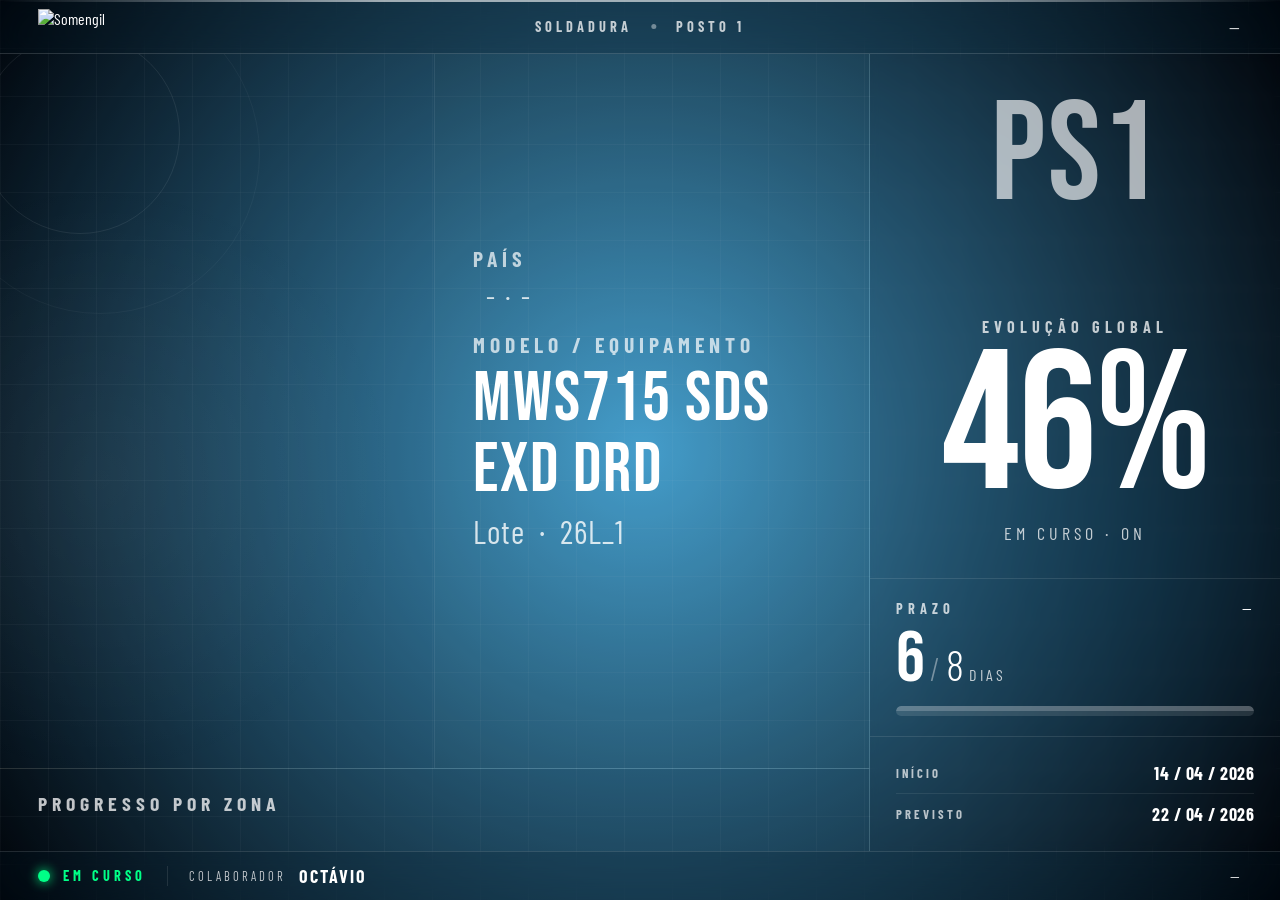
==== commit fa246080: "Update index.html" ====
--- a/index.html
+++ b/index.html
@@ -900,7 +900,9 @@
     'australia': 'AU',
     'nova zelândia': 'NZ',
     'nova zelandia': 'NZ',
-    'new zealand': 'NZ'
+    'new zealand': 'NZ',
+    'russia': 'RU",
+    'rússia': 'RU'
   };
 
   const countryCode = countryMap[country];
